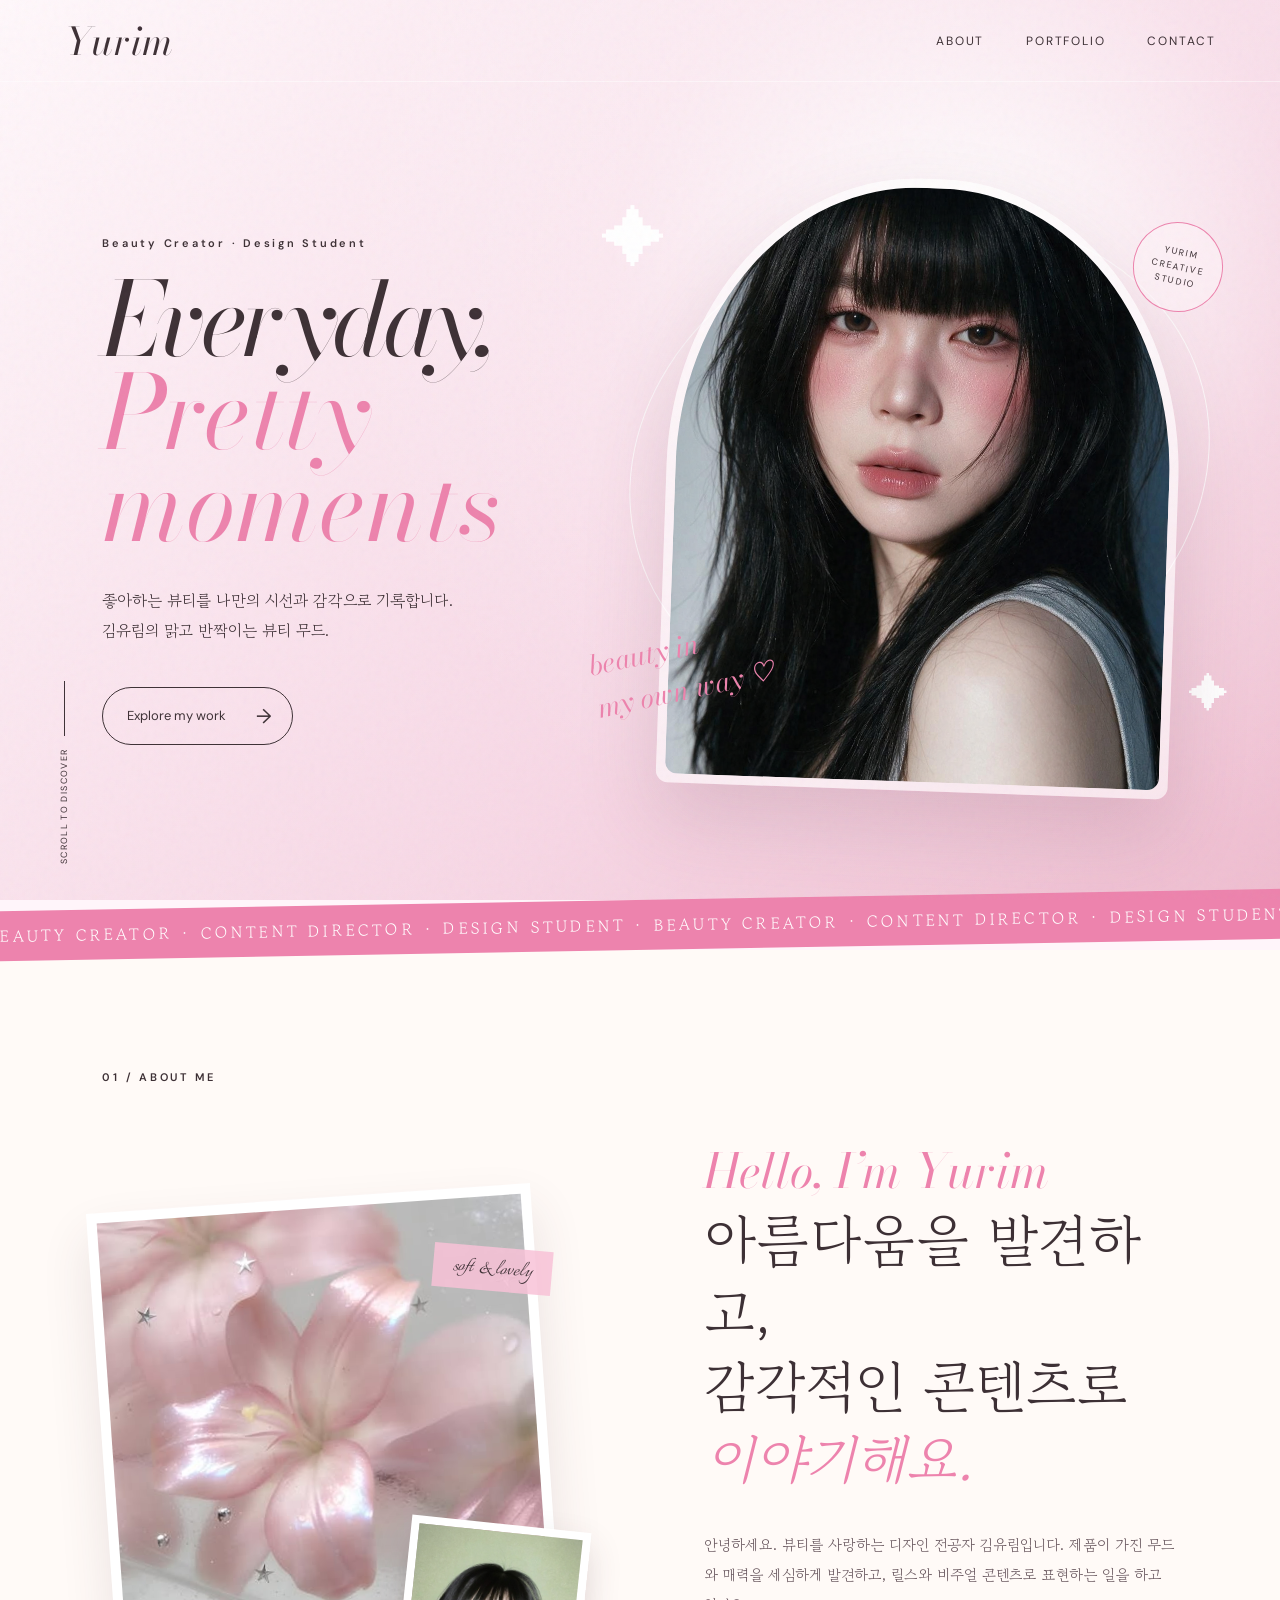
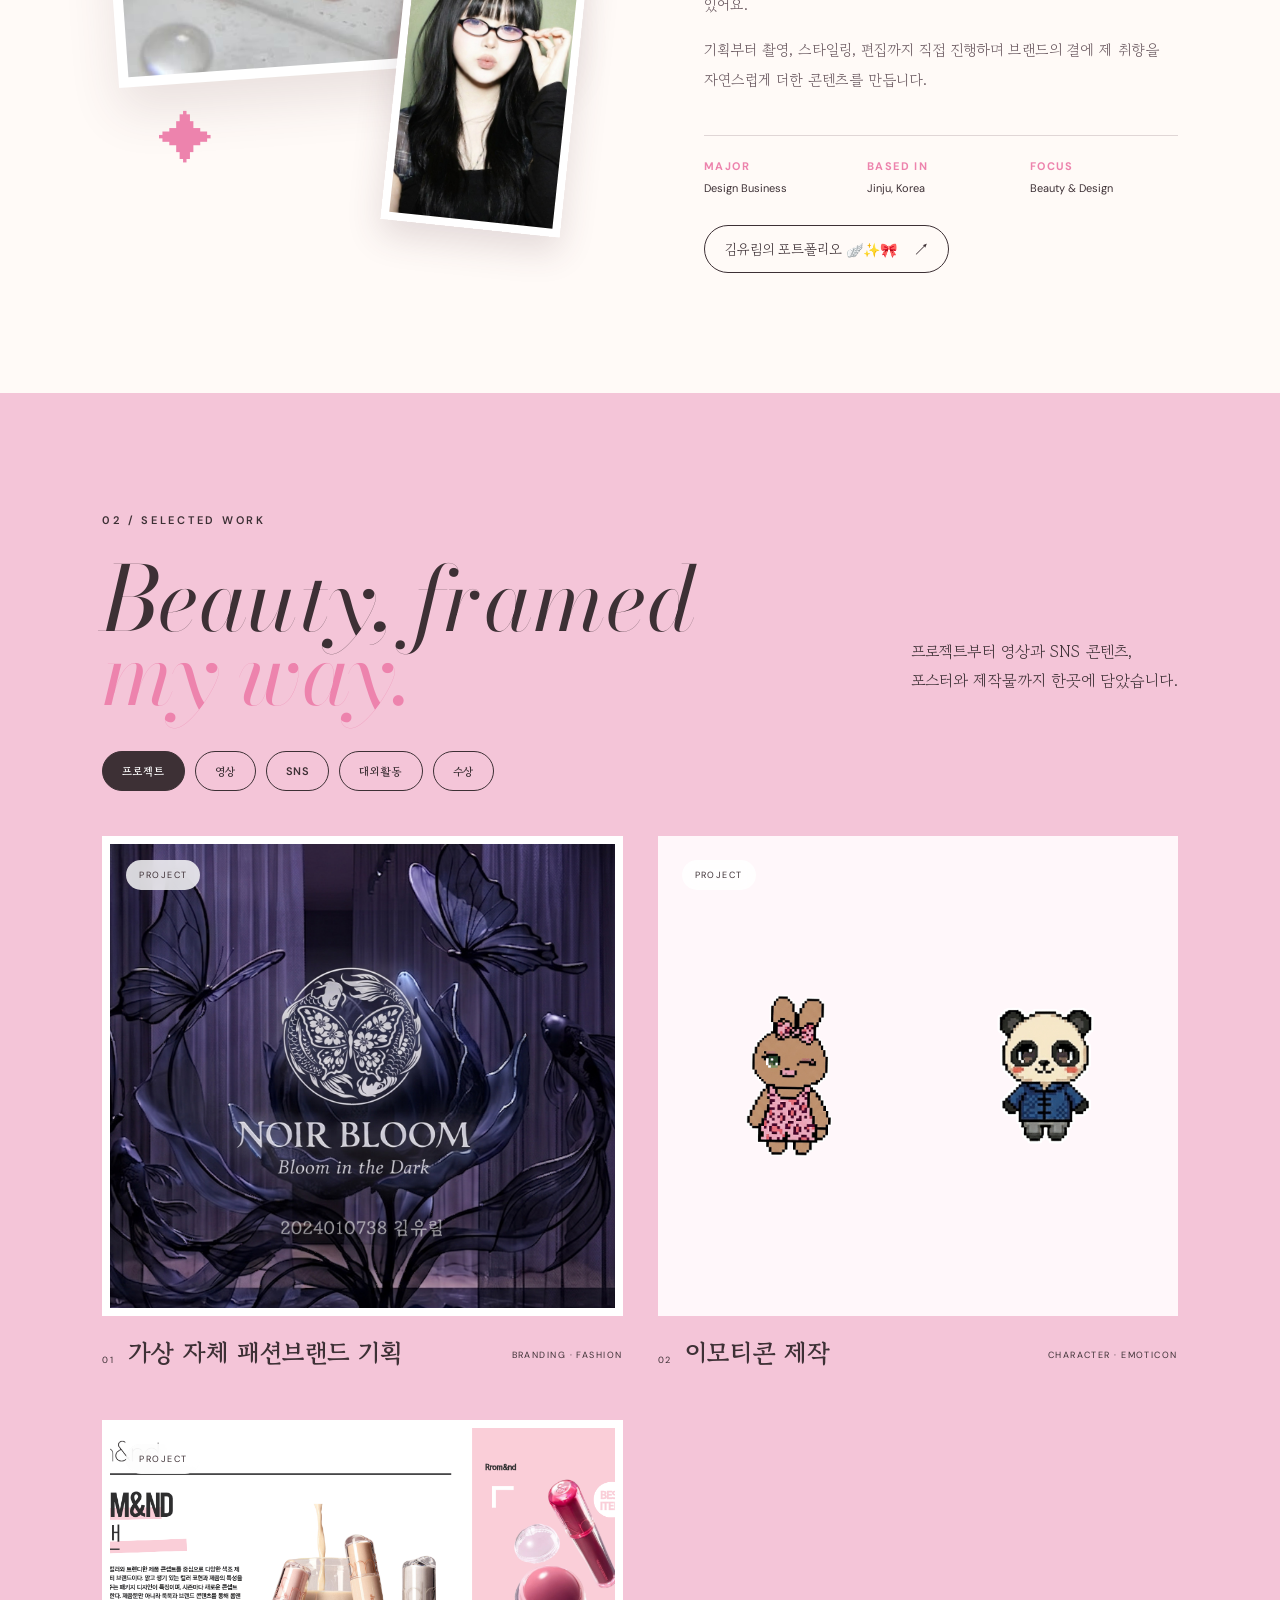
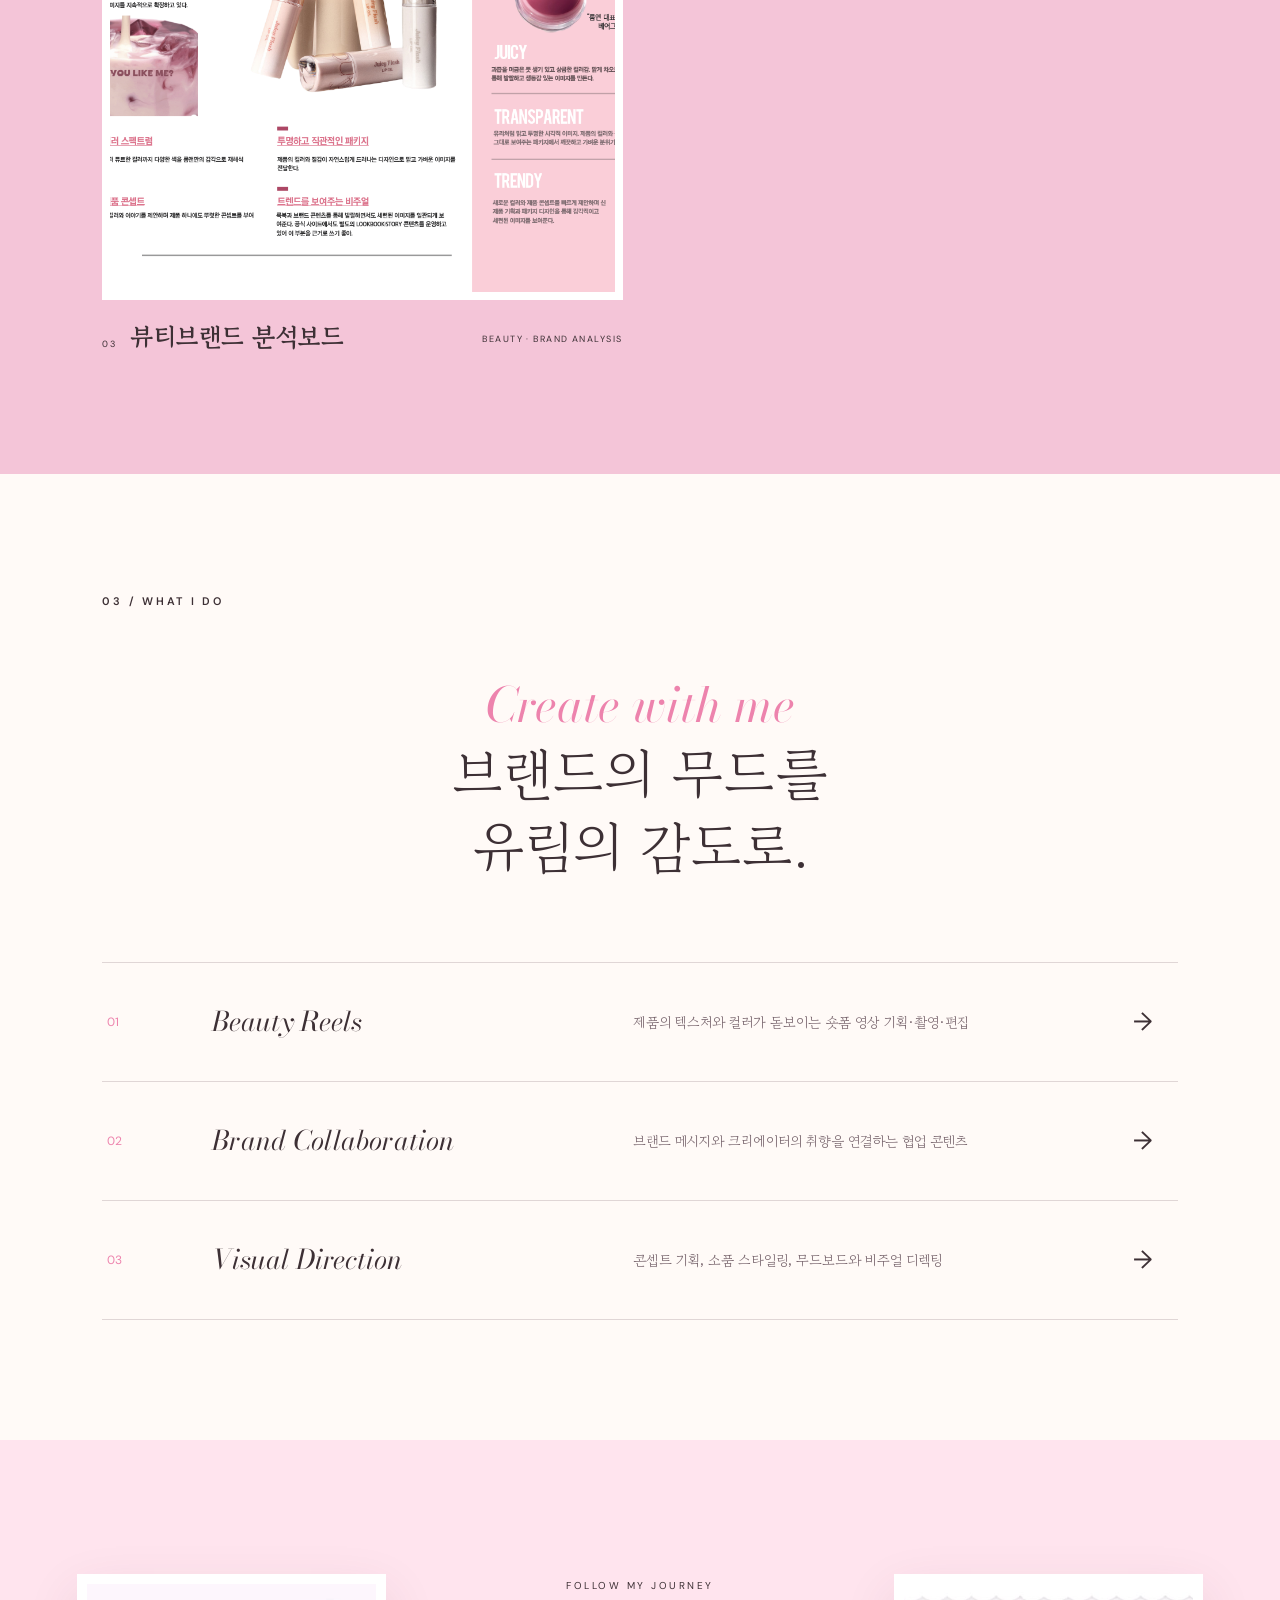
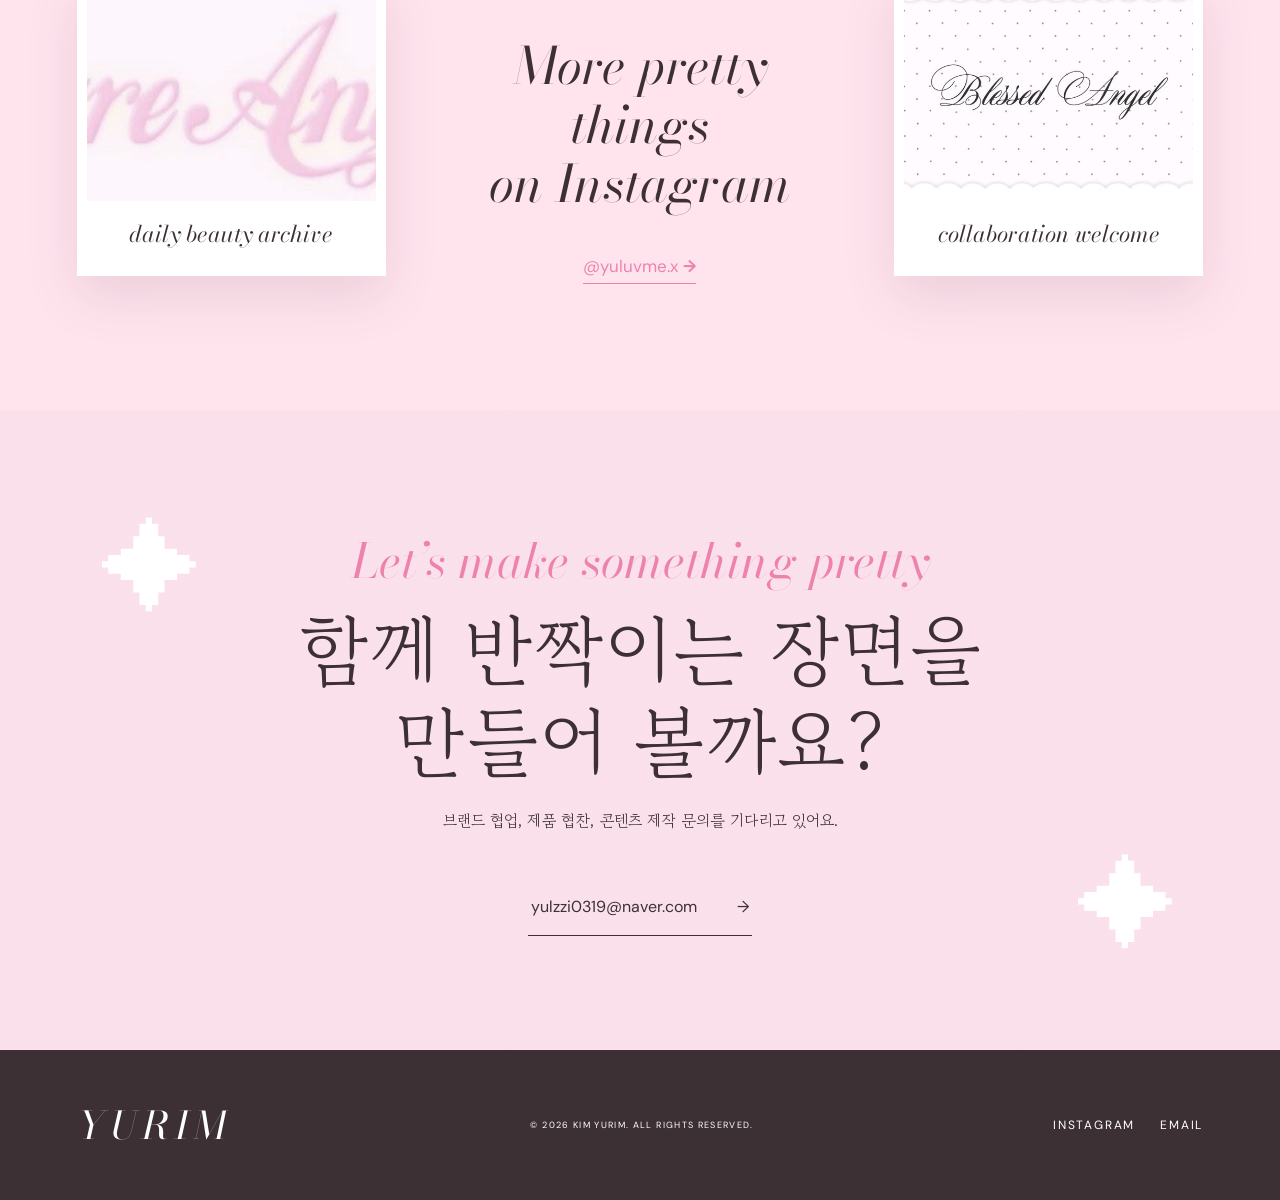
==== index.html @ 6511f972 "feat(projects): add emoticon showcase" ====
<!doctype html>
<html lang="ko">
<head>
  <meta charset="UTF-8">
  <meta name="viewport" content="width=device-width, initial-scale=1.0">
  <meta name="description" content="뷰티 크리에이터이자 디자인 전공자 김유림의 포트폴리오">
  <title>Kim Yurim — Beauty Creator</title>
  <link rel="preconnect" href="https://fonts.googleapis.com">
  <link rel="preconnect" href="https://fonts.gstatic.com" crossorigin>
  <link href="https://fonts.googleapis.com/css2?family=Bodoni+Moda:ital,wght@0,400;0,500;1,400;1,500&family=DM+Sans:wght@400;500;600&family=Gowun+Batang:wght@400;700&family=Italianno&display=swap" rel="stylesheet">
  <link rel="stylesheet" href="style.css">
</head>
<body>
  <div class="noise" aria-hidden="true"></div>
  <header class="header">
    <a class="brand" href="#home" aria-label="첫 화면으로">Yurim</a>
    <button class="menu-button" type="button" aria-label="메뉴 열기" aria-expanded="false" aria-controls="main-nav"><span></span><span></span></button>
    <nav class="nav" id="main-nav" aria-label="주 메뉴">
      <a href="#about">About</a><a href="#portfolio">Portfolio</a><a href="#contact">Contact</a>
    </nav>
  </header>

  <main>
    <section class="hero" id="home">
      <div class="sparkle s1" aria-hidden="true">✦</div><div class="sparkle s2" aria-hidden="true">✦</div>
      <div class="hero-copy reveal">
        <p class="eyebrow">Beauty Creator · Design Student</p>
        <h1>Everyday,<br><em>Pretty moments</em></h1>
        <p class="intro">좋아하는 뷰티를 나만의 시선과 감각으로 기록합니다.<br>김유림의 맑고 반짝이는 뷰티 무드.</p>
        <a class="pill" href="#portfolio">Explore my work <span aria-hidden="true">→</span></a>
      </div>
      <div class="hero-visual reveal">
        <div class="halo"></div>
        <div class="hero-frame"><img src="assets/profile-main.png" alt="김유림 프로필 사진"></div>
        <span class="hand-note">beauty in<br>my own way ♡</span>
        <span class="stamp">YURIM<br>CREATIVE<br>STUDIO</span>
      </div>
      <div class="scroll-cue"><span>scroll to discover</span><i></i></div>
    </section>

    <section class="ticker" aria-label="전문 분야"><div>BEAUTY CREATOR · CONTENT DIRECTOR · DESIGN STUDENT · BEAUTY CREATOR · CONTENT DIRECTOR · DESIGN STUDENT ·</div></section>

    <section class="about" id="about">
      <div class="section-tag reveal">01 / ABOUT ME</div>
      <div class="about-grid">
        <div class="about-art reveal">
          <div class="flower-card"><img src="assets/flower.jpg" alt="물속에 반짝이는 핑크 꽃"></div>
          <div class="mini-photo"><img src="assets/profile-glasses.png" alt="안경을 쓴 김유림 프로필 사진"></div>
          <p class="tape">soft &amp; lovely</p><span class="star" aria-hidden="true">✦</span>
        </div>
        <div class="about-copy reveal">
          <p class="script-title">Hello, I’m Yurim</p>
          <h2>아름다움을 발견하고,<br>감각적인 콘텐츠로<br><span>이야기해요.</span></h2>
          <div class="body-copy">
            <p>안녕하세요. 뷰티를 사랑하는 디자인 전공자 김유림입니다. 제품이 가진 무드와 매력을 세심하게 발견하고, 릴스와 비주얼 콘텐츠로 표현하는 일을 하고 있어요.</p>
            <p>기획부터 촬영, 스타일링, 편집까지 직접 진행하며 브랜드의 결에 제 취향을 자연스럽게 더한 콘텐츠를 만듭니다.</p>
          </div>
          <div class="facts"><span><b>Major</b>Design Business</span><span><b>Based in</b>Jinju, Korea</span><span><b>Focus</b>Beauty &amp; Design</span></div>
          <a class="about-portfolio-link" href="https://app.notion.com/p/3910f32d29c680c88e9dee9b5967221f" target="_blank" rel="noreferrer">김유림의 포트폴리오 🪽✨🎀 <span aria-hidden="true">↗</span></a>
        </div>
      </div>
    </section>

    <section class="portfolio" id="portfolio">
      <div class="portfolio-head reveal">
        <div><div class="section-tag">02 / SELECTED WORK</div><h2>Beauty, framed<br><em>my way.</em></h2></div>
        <p>프로젝트부터 영상과 SNS 콘텐츠,<br>포스터와 제작물까지 한곳에 담았습니다.</p>
      </div>
      <div class="portfolio-filters reveal" role="group" aria-label="포트폴리오 분류">
        <button class="filter-button active" type="button" data-filter="project" aria-pressed="true">프로젝트</button>
        <button class="filter-button" type="button" data-filter="video" aria-pressed="false">영상</button>
        <button class="filter-button" type="button" data-filter="sns" aria-pressed="false">SNS</button>
        <button class="filter-button" type="button" data-filter="poster" aria-pressed="false">대외활동</button>
        <button class="filter-button" type="button" data-filter="activity" aria-pressed="false">수상</button>
      </div>
      <div class="work-grid" aria-live="polite">
        <article class="work-card reveal" data-category="project" data-description="어둠 속에서 피어나는 꽃을 콘셉트로 한 가상 자체 패션 브랜드 NOIR BLOOM 기획 프로젝트입니다." data-role="브랜드 기획 · 비주얼 디자인" data-purpose="브랜드 콘셉트와 정체성을 설정하고 하나의 일관된 패션 브랜드 경험으로 시각화하고자 했습니다." data-process="브랜드 콘셉트부터 로고, 무드와 시각 방향을 기획하고 전체 결과물을 24페이지 기획서로 구성했습니다." data-result="가상 자체 패션 브랜드 NOIR BLOOM 기획서 제작" data-pdf="assets/virtual-fashion-brand-planning.pdf" data-cover="assets/virtual-fashion-brand-planning-cover.jpg"><div class="image-wrap"><img src="assets/virtual-fashion-brand-planning-cover.jpg" alt="NOIR BLOOM 가상 자체 패션브랜드 기획서 표지"><span class="work-type">PROJECT</span></div><div class="work-meta"><div><span>01</span><h3>가상 자체 패션브랜드 기획</h3></div><p>BRANDING · FASHION</p></div></article>
        <article class="work-card multi-image emoticon-card reveal" data-category="project" data-description="여행의 개성을 캐릭터에 담아 제작한 네이버 OGQ 이모티콘 프로젝트입니다." data-role="캐릭터 디자인 · 이모티콘 제작" data-purpose="일본과 중국 여행의 특징을 친근한 동물 캐릭터로 표현하고, 일상 대화에서 재미있게 사용할 수 있는 이모티콘을 제작했습니다." data-result="갸루토끼 우사루짱의 일본여행 · 판다 팡팡이의 중국여행 출시" data-links="갸루토끼 우사루짱의 일본여행|https://naver.me/FjmHIPKU;;판다 팡팡이의 중국여행|https://naver.me/5K6CP2gi"><div class="image-wrap"><img src="assets/emoticon-usaru.png" alt="갸루토끼 우사루짱 대표 이미지"><img src="assets/emoticon-pangpang.png" alt="판다 팡팡이 대표 이미지"><span class="work-type">PROJECT</span></div><div class="work-meta"><div><span>02</span><h3>이모티콘 제작</h3></div><p>CHARACTER · EMOTICON</p></div></article>
        <article class="work-card reveal" data-category="project"><div class="image-wrap"><img src="assets/beauty-brand-analysis.png" alt="롬앤 뷰티브랜드 분석보드"><span class="work-type">PROJECT</span></div><div class="work-meta"><div><span>03</span><h3>뷰티브랜드 분석보드</h3></div><p>BEAUTY · BRAND ANALYSIS</p></div></article>
        <article class="work-card reveal" data-category="video" hidden><div class="image-wrap"><img src="assets/beauty.jpg" alt="Y2K 감성 뷰티 영상"><span class="play" aria-hidden="true">▶</span></div><div class="work-meta"><div><span>03</span><h3>Sweet Archive</h3></div><p>VIDEO · REELS</p></div></article>
        <article class="work-card sns-card reveal" data-category="sns" data-link="https://www.instagram.com/reel/DddzKNyARo2/?stkn=aXluYzd0enB4c3J3" hidden><div class="image-wrap"><img src="assets/sns-banana-treatment.jpeg" alt="프루티드 바나나 헤어 트리트먼트 숏폼 썸네일"><span class="play" aria-hidden="true">↗</span></div><div class="work-meta"><div><span>04</span><h3>바나나 헤어 트리트먼트</h3></div><p>SNS · REELS</p></div></article>
        <article class="work-card sns-card reveal" data-category="sns" data-link="https://www.instagram.com/reel/DdgkE4wgmgV/?stkn=NGltNTlkd3N5aTl5" hidden><div class="image-wrap"><img src="assets/sns-lip-combination.jpeg" alt="데일리 립 조합 숏폼 썸네일"><span class="play" aria-hidden="true">↗</span></div><div class="work-meta"><div><span>05</span><h3>데일리 립 조합</h3></div><p>SNS · REELS</p></div></article>
        <article class="work-card sns-card reveal" data-category="sns" data-link="https://www.instagram.com/yubokrim/reel/DdA_mqagu1J/" hidden><div class="image-wrap"><img src="assets/sns-lensme-review.jpeg" alt="렌즈미 글램엣지 렌즈 숏폼 썸네일"><span class="play" aria-hidden="true">↗</span></div><div class="work-meta"><div><span>06</span><h3>렌즈미 글램엣지 리뷰</h3></div><p>SNS · REELS</p></div></article>
        <article class="work-card sns-card reveal" data-category="sns" data-link="https://www.instagram.com/reel/DddzKNyARo2/?stkn=aXluYzd0enB4c3J3" hidden><div class="image-wrap"><img src="assets/sns-vt-pdrn.jpeg" alt="VT PDRN 에어 클라우드 선스크린 숏폼 썸네일"><span class="play" aria-hidden="true">↗</span></div><div class="work-meta"><div><span>07</span><h3>VT PDRN 선스크린</h3></div><p>SNS · REELS</p></div></article>
        <article class="work-card reveal" data-category="poster" hidden><div class="image-wrap"><img src="assets/flower.jpg" alt="Blooming Glow 포스터 제작물"><span class="work-type">POSTER</span></div><div class="work-meta"><div><span>08</span><h3>Blooming Glow</h3></div><p>POSTER · GRAPHIC</p></div></article>
        <article class="work-card reveal" data-category="activity" data-description="전공 졸업생이 회사에서 위기 상황을 마주하고, 재학 시절 배운 수업과 역량을 활용해 문제를 이끌고 해결해 나가는 과정을 담은 전공소개 UCC입니다." data-role="팀장 · 모델 프롬프트 제작 및 추출 · 총괄 관리/진행" data-purpose="전공에서 배우는 수업과 역량이 실제 업무 현장에서 어떻게 활용되는지를 이야기로 보여주어 학과와 전공의 강점을 소개하고자 했습니다." data-process="졸업생이 회사의 위기 상황을 전공 역량으로 해결하는 서사를 구성하고, AI 모델 제작을 위한 프롬프트 설계와 결과물 추출을 담당했습니다. 팀장으로서 프로젝트 전반의 일정과 제작 과정도 관리하고 진행했습니다." data-result="2026년도 ALL about GNU 전공소개 UCC 기획공모전 대상 수상" data-gallery="assets/all-about-gnu-scene-01.png|assets/all-about-gnu-scene-02.png" hidden><div class="image-wrap"><img src="assets/award-all-about-gnu-2026.jpg" alt="2026년도 ALL about GNU 전공소개 UCC 기획공모전 대상 상장"><span class="work-type">AWARD</span></div><div class="work-meta"><div><span>12</span><h3>2026 ALL about GNU 전공소개 UCC</h3></div><p>대상 · AWARD</p></div></article>
        <article class="work-card reveal" data-category="activity" data-link="https://yulimgim3-del.github.io/Smart-Campus-Planner/" data-description="Claude와 함께 제작한 Kitty Campus Planner로 최우수상을 수상한 앱 제작 실습 프로젝트입니다." hidden><div class="image-wrap"><img src="assets/award-smart-campus-planner.png" alt="Kitty Campus Planner 앱 화면"><span class="work-type">AWARD</span></div><div class="work-meta"><div><span>11</span><h3>Claude 기반 바이브 코딩 입문: AI와 함께하는 앱 제작 실습</h3></div><p>최우수상 · AWARD</p></div></article>
        <article class="work-card reveal" data-category="activity" data-description="지역 간 진로체험 기회 격차를 줄이기 위해 기획한 중학생 진로 탐색 플랫폼 DREAM SEED입니다." data-role="팀장 · UX/UI 디자인" data-purpose="수도권 인프라에 집중된 진로체험 기회로 발생하는 지역 간 격차를 줄이고, 중학생에게 다양한 직업 정보를 제공하는 것을 목표로 했습니다." data-process="팀을 이끌며 서비스 콘셉트와 정보 구조를 정리하고, 중학생이 쉽고 즐겁게 진로를 탐색할 수 있도록 주요 화면과 사용자 경험을 디자인했습니다." data-result="중학생 진로 탐색 플랫폼 DREAM SEED를 제작했으며, 글로컬 디자인씽킹 문제해결 Lab에서 최우수상을 수상했습니다." data-pdf="assets/dream-seed.pdf" data-gallery="assets/dream-seed-5013.jpeg|assets/dream-seed-5012.jpeg|assets/dream-seed-5011.jpeg|assets/dream-seed-5010.jpeg|assets/dream-seed-5009.jpeg|assets/dream-seed-5008.jpeg|assets/dream-seed-5007.jpeg|assets/dream-seed-5006.jpeg" hidden><div class="image-wrap"><img src="assets/award-design-thinking-lab.jpg" alt="글로컬 디자인씽킹 문제해결 Lab 최우수상 수상 기록"><span class="work-type">AWARD</span></div><div class="work-meta"><div><span>10</span><h3>글로컬 디자인씽킹 문제해결 Lab</h3></div><p>최우수상 · AWARD</p></div></article>
        <article class="work-card multi-image reveal" data-category="activity" data-description="학교 마스코트를 활용해 마약 예방 메시지를 전달한 UCC로, 2024년도 학생 주도 UCC 기획공모전에서 장려상을 수상했습니다." data-role="팀장 · 영상 편집 · 이미지 제작" data-purpose="친숙한 학교 마스코트를 활용해 마약 예방 메시지를 쉽고 기억에 남게 전달하고자 했습니다." data-process="기존 광고송을 오마주해 마약 예방 캠페인송을 기획하고, 이미지 제작과 영상 편집을 담당했으며 팀장으로서 전반적인 제작을 이끌었습니다." data-result="2024년도 학생 주도 UCC 기획공모전 장려상 수상" data-gallery="assets/award-ucc-2024-certificate.jpeg|assets/award-ucc-2024-ceremony.jpeg|assets/ucc-2024-mascot-01.jpeg|assets/ucc-2024-mascot-02.jpeg" hidden><div class="image-wrap"><img src="assets/award-ucc-2024-certificate.jpeg" alt="2024년도 학생 주도 UCC 기획공모전 장려상 상장"><img src="assets/award-ucc-2024-ceremony.jpeg" alt="2024년도 학생 주도 UCC 기획공모전 장려상 수상 사진"><span class="work-type">AWARD</span></div><div class="work-meta"><div><span>09</span><h3>2024 학생 주도 UCC 기획공모전</h3></div><p>장려상 · AWARD</p></div></article>
        <p class="work-empty" hidden>수상 내역을 준비 중입니다.</p>
      </div>
    </section>

    <section class="services">
      <div class="section-tag reveal">03 / WHAT I DO</div>
      <div class="service-intro reveal"><p class="script-title">Create with me</p><h2>브랜드의 무드를<br>유림의 감도로.</h2></div>
      <div class="service-list">
        <div class="service reveal"><span>01</span><h3>Beauty Reels</h3><p>제품의 텍스처와 컬러가 돋보이는 숏폼 영상 기획·촬영·편집</p><i aria-hidden="true">→</i></div>
        <div class="service reveal"><span>02</span><h3>Brand Collaboration</h3><p>브랜드 메시지와 크리에이터의 취향을 연결하는 협업 콘텐츠</p><i aria-hidden="true">→</i></div>
        <div class="service reveal"><span>03</span><h3>Visual Direction</h3><p>콘셉트 기획, 소품 스타일링, 무드보드와 비주얼 디렉팅</p><i aria-hidden="true">→</i></div>
      </div>
    </section>

    <section class="instagram">
      <div class="insta-card reveal"><img src="assets/pure-angel.jpg" alt="Pure Angel 네일 팁"><p>daily beauty archive</p></div>
      <div class="insta-copy reveal"><span>FOLLOW MY JOURNEY</span><h2>More pretty things<br>on Instagram</h2><a href="https://www.instagram.com/yuluvme.x?stkn=MWUwcHlyMjI2eXV4MQ%3D%3D&amp;utm_source=qr" target="_blank" rel="noreferrer">@yuluvme.x <b aria-hidden="true">→</b></a></div>
      <div class="insta-card dotted reveal"><img src="assets/blessed-angel.jpg" alt="Blessed Angel 네일 팁"><p>collaboration welcome</p></div>
    </section>

    <section class="contact" id="contact">
      <div class="contact-inner reveal">
        <p class="script-title">Let’s make something pretty</p>
        <h2>함께 반짝이는 장면을<br>만들어 볼까요?</h2>
        <p>브랜드 협업, 제품 협찬, 콘텐츠 제작 문의를 기다리고 있어요.</p>
        <a class="mail" href="mailto:yulzzi0319@naver.com">yulzzi0319@naver.com <span aria-hidden="true">→</span></a>
      </div>
      <span class="contact-star cs1" aria-hidden="true">✦</span><span class="contact-star cs2" aria-hidden="true">✦</span>
    </section>

    <dialog class="work-detail" aria-labelledby="detail-title">
      <button class="detail-back" type="button" aria-label="포트폴리오로 돌아가기">← Back</button>
      <div class="detail-layout">
        <div class="detail-image"></div>
        <div class="detail-copy">
          <p class="detail-type"></p>
          <h2 id="detail-title"></h2>
          <p class="detail-description">김유림의 시선으로 기획하고 제작한 포트폴리오 작업입니다.</p>
          <dl class="detail-facts" hidden>
            <div><dt>담당 역할</dt><dd data-detail="role"></dd></div>
            <div><dt>작업 목적</dt><dd data-detail="purpose"></dd></div>
            <div><dt>제작 과정</dt><dd data-detail="process"></dd></div>
            <div><dt>최종 결과</dt><dd data-detail="result"></dd></div>
          </dl>
          <div class="detail-links" hidden></div>
          <button class="detail-close" type="button">작업 목록으로 돌아가기 <span aria-hidden="true">→</span></button>
        </div>
      </div>
    </dialog>
  </main>
  <footer><a class="brand" href="#home">Yurim</a><p>© 2026 KIM YURIM. ALL RIGHTS RESERVED.</p><div><a href="https://www.instagram.com/yuluvme.x?stkn=MWUwcHlyMjI2eXV4MQ%3D%3D&amp;utm_source=qr" target="_blank" rel="noreferrer">Instagram</a><a href="mailto:yulzzi0319@naver.com">Email</a></div></footer>
  <script src="script.js"></script>
</body>
</html>
---- style.css ----
:root{--pink:#f3b8cf;--hot:#ed83ad;--pale:#fff5fa;--cream:#fffaf7;--ink:#3d3035;--line:rgba(85,52,65,.18)}
*{box-sizing:border-box}html{scroll-behavior:smooth}body{margin:0;background:var(--pale);color:var(--ink);font-family:'DM Sans','Noto Sans KR',sans-serif;overflow-x:hidden}.noise{position:fixed;inset:0;pointer-events:none;z-index:20;opacity:.04;background-image:url("data:image/svg+xml,%3Csvg viewBox='0 0 180 180' xmlns='http://www.w3.org/2000/svg'%3E%3Cfilter id='n'%3E%3CfeTurbulence type='fractalNoise' baseFrequency='.9' numOctaves='3' stitchTiles='stitch'/%3E%3C/filter%3E%3Crect width='100%25' height='100%25' filter='url(%23n)'/%3E%3C/svg%3E")}.header{height:82px;padding:0 5vw;display:flex;align-items:center;justify-content:space-between;position:absolute;z-index:10;width:100%;border-bottom:1px solid rgba(255,255,255,.45)}.brand{font-family:'Italianno',cursive;font-size:38px;text-decoration:none;color:var(--ink)}.nav{display:flex;gap:42px}.nav a,footer a{color:inherit;text-decoration:none;font-size:12px;text-transform:uppercase;letter-spacing:.15em}.menu-button{display:none;background:none;border:0}.hero{min-height:100vh;padding:150px 8vw 80px;display:grid;grid-template-columns:1fr .88fr;align-items:center;position:relative;background:radial-gradient(circle at 75% 30%,#fff 0,rgba(255,255,255,.2) 30%,transparent 55%),linear-gradient(135deg,#fff8fb,#f7d7e5 64%,#efbdd0)}.hero-copy{position:relative;z-index:2}.eyebrow,.section-tag{font-size:11px;letter-spacing:.25em;font-weight:600}.hero h1{font-family:'Gowun Batang',serif;font-weight:400;line-height:.9;font-size:clamp(64px,8vw,132px);margin:23px 0 35px;letter-spacing:-.055em}.hero h1 em,.portfolio h2 em{font-family:'Italianno',cursive;font-weight:400;color:var(--hot);letter-spacing:0}.intro{font-family:'Gowun Batang',serif;font-size:16px;line-height:1.9}.pill{display:inline-flex;align-items:center;gap:30px;border:1px solid var(--ink);border-radius:50px;padding:15px 20px 15px 24px;color:inherit;text-decoration:none;margin-top:25px;font-size:13px}.pill span{font-size:20px}.hero-visual{position:relative;width:min(40vw,540px);justify-self:end}.hero-frame{height:68vh;max-height:680px;border-radius:48% 48% 12px 12px;overflow:hidden;padding:9px;background:rgba(255,255,255,.58);box-shadow:0 35px 80px rgba(114,62,82,.18);transform:rotate(2deg)}.hero-frame img{width:100%;height:100%;object-fit:cover;border-radius:inherit}.halo{position:absolute;width:115%;height:80%;border:1px solid rgba(255,255,255,.8);border-radius:50%;left:-8%;top:7%;transform:rotate(-18deg)}.hand-note{position:absolute;left:-75px;bottom:13%;font-family:'Italianno';font-size:28px;color:var(--hot);transform:rotate(-12deg);z-index:2}.stamp{position:absolute;right:-45px;top:7%;width:90px;height:90px;border:1px solid var(--hot);border-radius:50%;display:grid;place-items:center;text-align:center;font-size:9px;line-height:1.6;letter-spacing:.2em;transform:rotate(12deg);background:rgba(255,245,250,.5)}.sparkle{position:absolute;color:white}.s1{font-size:65px;left:47%;top:22%}.s2{font-size:40px;right:4%;bottom:20%}.scroll-cue{position:absolute;left:5vw;bottom:30px;display:flex;align-items:center;gap:13px;font-size:9px;letter-spacing:.15em;text-transform:uppercase;transform:rotate(-90deg);transform-origin:left}.scroll-cue i{display:block;width:55px;height:1px;background:var(--ink)}.ticker{background:var(--hot);color:white;padding:13px 0;overflow:hidden;white-space:nowrap;transform:rotate(-1deg);width:102%;margin-left:-1%;font-family:'Gowun Batang';letter-spacing:.2em}.ticker div{width:max-content;animation:ticker 22s linear infinite}@keyframes ticker{to{transform:translateX(-50%)}}.about,.portfolio,.services{padding:120px 8vw}.about{background:var(--cream)}.about-grid{display:grid;grid-template-columns:1fr 1fr;gap:10vw;align-items:center;margin-top:50px}.about-art{height:650px;position:relative}.flower-card{position:absolute;inset:3% 6% 24% 0;padding:10px;background:white;box-shadow:0 25px 50px rgba(80,50,60,.12);transform:rotate(-4deg)}.flower-card img{width:100%;height:100%;object-fit:cover}.mini-photo{position:absolute;width:38%;height:47%;right:0;bottom:0;border:8px solid white;transform:rotate(6deg);box-shadow:0 15px 35px rgba(80,50,60,.16)}.mini-photo img{width:100%;height:100%;object-fit:cover}.tape{position:absolute;right:5%;top:7%;padding:8px 20px;background:rgba(248,194,215,.85);transform:rotate(5deg);font-family:'Italianno';font-size:23px}.star{position:absolute;font-size:55px;bottom:8%;left:12%;color:var(--hot)}.script-title{font-family:'Italianno';font-size:48px;color:var(--hot);margin:0 0 -5px}.about h2,.service-intro h2{font-family:'Gowun Batang';font-weight:400;font-size:clamp(38px,4.4vw,66px);line-height:1.3;margin:0 0 35px}.about h2 span{color:var(--hot);font-style:italic}.body-copy{max-width:540px;font-family:'Gowun Batang';font-size:15px;line-height:2;color:#69585f}.facts{margin-top:40px;border-top:1px solid var(--line);display:grid;grid-template-columns:repeat(3,1fr);padding-top:23px;gap:15px;font-size:11px}.facts b{display:block;text-transform:uppercase;letter-spacing:.13em;margin-bottom:8px;color:var(--hot)}.portfolio{background:#f4c5d8}.portfolio-head{display:flex;justify-content:space-between;align-items:end;margin-bottom:65px}.portfolio-head h2{font-family:'Gowun Batang';font-size:clamp(55px,7vw,105px);font-weight:400;line-height:.83;margin:35px 0 0}.portfolio-head p{font-family:'Gowun Batang';line-height:1.8}.work-grid{display:grid;grid-template-columns:1.05fr .95fr;gap:50px 35px}.work-card:nth-child(2){margin-top:120px}.work-card.wide{grid-column:1/-1;width:73%;margin-left:auto}.image-wrap{position:relative;height:480px;overflow:hidden;background:white;padding:8px}.tall .image-wrap{height:690px}.wide .image-wrap{height:470px}.image-wrap img{width:100%;height:100%;object-fit:cover;transition:transform .8s}.work-card:hover img{transform:scale(1.035)}.play{position:absolute;left:50%;top:50%;transform:translate(-50%,-50%);width:64px;height:64px;border-radius:50%;background:rgba(255,255,255,.75);backdrop-filter:blur(8px);display:grid;place-items:center;padding-left:4px;color:var(--hot)}.work-meta{display:flex;justify-content:space-between;align-items:end;padding-top:18px}.work-meta div{display:flex;gap:14px;align-items:baseline}.work-meta span,.work-meta p{font-size:9px;letter-spacing:.16em}.work-meta h3{font-family:'Gowun Batang';font-size:25px;margin:0}.services{background:var(--cream)}.service-intro{text-align:center;margin:60px auto 80px}.service-list{border-top:1px solid var(--line)}.service{display:grid;grid-template-columns:80px 1fr 1.2fr 40px;gap:25px;align-items:center;padding:35px 5px;border-bottom:1px solid var(--line);transition:.25s}.service:hover{padding-left:18px;background:#fff4f8}.service span{color:var(--hot);font-size:12px}.service h3{font-family:'Gowun Batang';font-size:27px;margin:0}.service p{font-family:'Gowun Batang';font-size:14px;color:#76636b}.service i{font-size:25px;font-style:normal}.instagram{min-height:570px;background:#ffe4ee;display:grid;grid-template-columns:1fr 1.15fr 1fr;align-items:center;padding:70px 6vw;gap:6vw;text-align:center}.insta-card{background:white;padding:10px 10px 25px;box-shadow:0 20px 50px rgba(90,50,65,.12);transform:rotate(-5deg)}.insta-card.dotted{transform:rotate(5deg)}.insta-card img{width:100%;aspect-ratio:4/3;object-fit:cover}.insta-card p{font-family:'Italianno';font-size:23px;margin:10px 0 0}.insta-copy span{font-size:10px;letter-spacing:.25em}.insta-copy h2{font-family:'Gowun Batang';font-weight:400;font-size:clamp(38px,4vw,60px);line-height:1.15}.insta-copy a{color:var(--hot);font-size:17px;text-decoration:none;border-bottom:1px solid var(--hot);padding-bottom:6px}.contact{min-height:640px;background:linear-gradient(rgba(250,221,233,.86),rgba(250,221,233,.86)),url('assets/flower.jpg') center/cover fixed;display:grid;place-items:center;text-align:center;position:relative;overflow:hidden}.contact-inner{position:relative;z-index:2}.contact h2{font-family:'Gowun Batang';font-size:clamp(45px,6vw,85px);font-weight:400;line-height:1.2;margin:10px 0 22px}.contact-inner>p:not(.script-title){font-family:'Gowun Batang'}.mail{display:inline-flex;gap:40px;color:inherit;text-decoration:none;border-bottom:1px solid var(--ink);padding:18px 3px;margin-top:30px}.contact-star{position:absolute;color:white;font-size:100px}.cs1{left:8%;top:15%}.cs2{right:8%;bottom:12%}footer{height:150px;padding:0 6vw;background:#3d3035;color:#fff;display:flex;align-items:center;justify-content:space-between}footer .brand{color:white}footer p{font-size:9px;letter-spacing:.15em}footer div{display:flex;gap:25px}.reveal{opacity:0;transform:translateY(35px);transition:opacity .9s ease,transform .9s ease}.reveal.visible{opacity:1;transform:none}
@media(max-width:800px){.header{height:70px;padding:0 22px;position:fixed;background:rgba(255,245,250,.8);backdrop-filter:blur(12px)}.nav{position:fixed;inset:70px 0 auto;background:var(--pale);flex-direction:column;align-items:center;padding:35px;transform:translateY(-140%);transition:.3s}.nav.open{transform:none}.menu-button{display:block;width:34px;height:30px}.menu-button span{display:block;width:25px;height:1px;background:var(--ink);margin:7px}.hero{padding:110px 24px 80px;display:block}.hero h1{font-size:66px}.hero-visual{width:82vw;margin:55px auto 0}.hero-frame{height:58vh}.hand-note{left:-15px}.stamp{right:-10px}.s1{left:80%;top:18%}.scroll-cue{display:none}.about,.portfolio,.services{padding:90px 24px}.about-grid{grid-template-columns:1fr;gap:60px}.about-art{height:480px}.about-copy h2{font-size:40px}.facts{grid-template-columns:1fr}.portfolio-head{display:block}.portfolio-head p{margin-top:30px}.work-grid{display:block}.work-card,.work-card.wide{width:100%;margin:0 0 60px}.work-card:nth-child(2){margin-top:0}.image-wrap,.tall .image-wrap,.wide .image-wrap{height:520px}.work-meta{display:block}.service{grid-template-columns:45px 1fr 30px}.service p{grid-column:2/4;margin-top:0}.instagram{grid-template-columns:1fr;padding:80px 12vw}.insta-card{max-width:330px}.insta-card.dotted{justify-self:end}.contact{min-height:600px;padding:80px 24px;background-attachment:scroll}footer{height:auto;padding:40px 24px;flex-direction:column;gap:20px}.script-title{font-size:39px}}
@media(prefers-reduced-motion:reduce){html{scroll-behavior:auto}.ticker div{animation:none}.reveal{opacity:1;transform:none;transition:none}}

.portfolio-filters{display:flex;flex-wrap:wrap;gap:10px;margin:-25px 0 45px}.filter-button{border:1px solid var(--ink);border-radius:999px;background:transparent;color:var(--ink);padding:11px 19px;font:600 11px 'DM Sans','Noto Sans KR',sans-serif;letter-spacing:.05em;cursor:pointer;transition:background .2s,color .2s,transform .2s}.filter-button:hover{transform:translateY(-2px)}.filter-button:focus-visible{outline:3px solid rgba(237,131,173,.45);outline-offset:3px}.filter-button.active{background:var(--ink);color:white}.work-grid{display:grid;grid-template-columns:repeat(2,minmax(0,1fr));gap:50px 35px}.work-card,.work-card:nth-child(2){width:auto;margin:0}.work-card[hidden]{display:none}.work-type{position:absolute;left:24px;top:24px;background:rgba(255,255,255,.82);backdrop-filter:blur(8px);border-radius:999px;padding:9px 13px;font-size:9px;letter-spacing:.16em}
@media(max-width:800px){.portfolio-filters{margin-top:35px}.portfolio-filters .filter-button{flex:1 1 calc(50% - 10px)}.work-grid{display:block}.work-card,.work-card:nth-child(2){width:100%;margin:0 0 60px}}

.brand,.hero h1,.hero h1 em,.portfolio-head h2,.portfolio h2 em,.script-title,.hand-note,.insta-card p,.insta-copy h2,.service h3{font-family:'Bodoni Moda','Gowun Batang',serif;font-style:italic;font-weight:400}

body{font-family:'DM Sans','Gowun Batang',serif}.filter-button{font-family:'DM Sans','Gowun Batang',serif}

.work-card{cursor:pointer}.work-card:focus-visible{outline:3px solid rgba(61,48,53,.55);outline-offset:8px}.work-detail{position:fixed;inset:0;width:100%;max-width:none;height:100%;max-height:none;margin:0;padding:0;border:0;background:var(--cream);color:var(--ink);transform:translateX(100%);transition:transform .55s cubic-bezier(.76,0,.24,1);overflow:auto}.work-detail.open{transform:translateX(0)}.work-detail::backdrop{background:rgba(61,48,53,.22)}.detail-back{position:fixed;top:28px;left:4vw;z-index:2;border:1px solid var(--ink);border-radius:999px;background:rgba(255,250,247,.88);color:inherit;padding:11px 18px;font:600 11px 'DM Sans','Gowun Batang',serif;cursor:pointer;backdrop-filter:blur(8px)}.detail-layout{min-height:100%;display:grid;grid-template-columns:1.25fr .75fr}.detail-image{min-height:100vh;padding:7vw 4vw;background:var(--pale);display:grid;place-items:center}.detail-image img{display:block;width:100%;max-height:82vh;object-fit:contain;box-shadow:0 25px 70px rgba(80,50,60,.16)}.detail-copy{padding:12vw 6vw 8vw;display:flex;flex-direction:column;justify-content:center}.detail-type{font-size:10px;letter-spacing:.22em;color:var(--hot)}.detail-copy h2{font-family:'Gowun Batang',serif;font-size:clamp(36px,4vw,64px);font-weight:400;line-height:1.25;margin:18px 0 28px}.detail-description{font-size:15px;line-height:1.9;color:#69585f}.detail-close{align-self:flex-start;margin-top:35px;padding:14px 0;border:0;border-bottom:1px solid var(--ink);background:none;color:inherit;font:inherit;cursor:pointer}.detail-close span{margin-left:25px}@media(max-width:800px){.work-detail{height:100dvh}.detail-layout{display:block}.detail-image{min-height:auto;padding:95px 20px 35px}.detail-image img{max-height:58vh}.detail-copy{padding:40px 24px 80px}.detail-back{top:20px;left:20px}}@media(prefers-reduced-motion:reduce){.work-detail{transition:none}}

.sns-card .image-wrap{height:auto;aspect-ratio:9/16}.sns-card .image-wrap img{object-position:center}.sns-card{width:100%;max-width:320px;justify-self:center}@media(max-width:800px){.sns-card,.sns-card:nth-child(2){max-width:280px;margin:0 auto 60px}}

.work-empty{grid-column:1/-1;margin:40px 0;padding:80px 24px;border:1px dashed rgba(61,48,53,.28);text-align:center;font-family:'Gowun Batang',serif;font-size:18px;color:#69585f}

.multi-image .image-wrap{display:grid;grid-template-columns:repeat(2,minmax(0,1fr));gap:8px}.multi-image .image-wrap img{min-width:0}.detail-image.multi{grid-template-columns:repeat(2,minmax(0,1fr));gap:24px}.detail-image.multi img{min-width:0;max-height:72vh}@media(max-width:800px){.detail-image.multi{grid-template-columns:1fr}.detail-image.multi img{max-height:58vh}}

.work-card[data-category="activity"]{width:100%;max-width:340px;justify-self:center}.work-card[data-category="activity"] .image-wrap{height:360px;display:flex;align-items:center;justify-content:center}.work-card[data-category="activity"] .image-wrap img{width:auto;height:auto;max-width:100%;max-height:100%;object-fit:contain}.work-card[data-category="activity"].multi-image .image-wrap{display:grid;place-items:center}.detail-image img{width:auto;max-width:100%}@media(max-width:800px){.work-card[data-category="activity"],.work-card[data-category="activity"]:nth-child(2){max-width:300px;margin:0 auto 60px}}

.detail-facts{margin:40px 0 0}.detail-facts div{padding:22px 0;border-top:1px solid var(--line)}.detail-facts dt{margin-bottom:8px;color:var(--hot);font-size:11px;font-weight:600;letter-spacing:.13em}.detail-facts dd{margin:0;font-family:'Gowun Batang',serif;font-size:15px;line-height:1.9;color:#69585f}.work-detail.has-document .detail-layout{display:block}.work-detail.has-document .detail-image{min-height:0;padding:100px 6vw 70px;display:grid;grid-template-columns:repeat(2,minmax(0,1fr));gap:28px}.work-detail.has-document .detail-image>img{width:100%;max-height:none}.work-detail.has-document .detail-copy{max-width:900px;margin:auto;padding:80px 6vw 120px}.detail-pdf-wrap{grid-column:1/-1;width:100%}.detail-pdf-cover{display:block;width:100%;height:auto;box-shadow:0 25px 70px rgba(80,50,60,.16)}.detail-pdf-link{display:inline-block;margin-top:14px;color:var(--ink);font-size:12px;text-decoration:none;border-bottom:1px solid var(--ink);padding-bottom:4px}@media(max-width:800px){.work-detail.has-document .detail-image{padding:80px 18px 45px;grid-template-columns:1fr;gap:20px}.detail-pdf-wrap{grid-column:auto}.work-detail.has-document .detail-copy{padding:55px 24px 90px}}

.about-portfolio-link{display:inline-flex;align-items:center;gap:18px;margin-top:30px;padding:13px 20px;border:1px solid var(--ink);border-radius:999px;color:var(--ink);font-family:'Gowun Batang',serif;font-size:14px;text-decoration:none;transition:background .2s,color .2s,transform .2s}.about-portfolio-link:hover{background:var(--ink);color:white;transform:translateY(-2px)}.about-portfolio-link:focus-visible{outline:3px solid rgba(237,131,173,.45);outline-offset:3px}

.emoticon-card .image-wrap{background:#fff7fa}.emoticon-card .image-wrap img{object-fit:contain;padding:clamp(18px,3vw,48px)}.detail-links{display:flex;flex-wrap:wrap;gap:12px;margin-top:32px}.detail-links[hidden]{display:none}.detail-links a{display:inline-flex;padding:12px 17px;border:1px solid var(--ink);border-radius:999px;color:var(--ink);font-size:12px;text-decoration:none;transition:background .2s,color .2s,transform .2s}.detail-links a:hover{background:var(--ink);color:white;transform:translateY(-2px)}.detail-links a:focus-visible{outline:3px solid rgba(237,131,173,.45);outline-offset:3px}
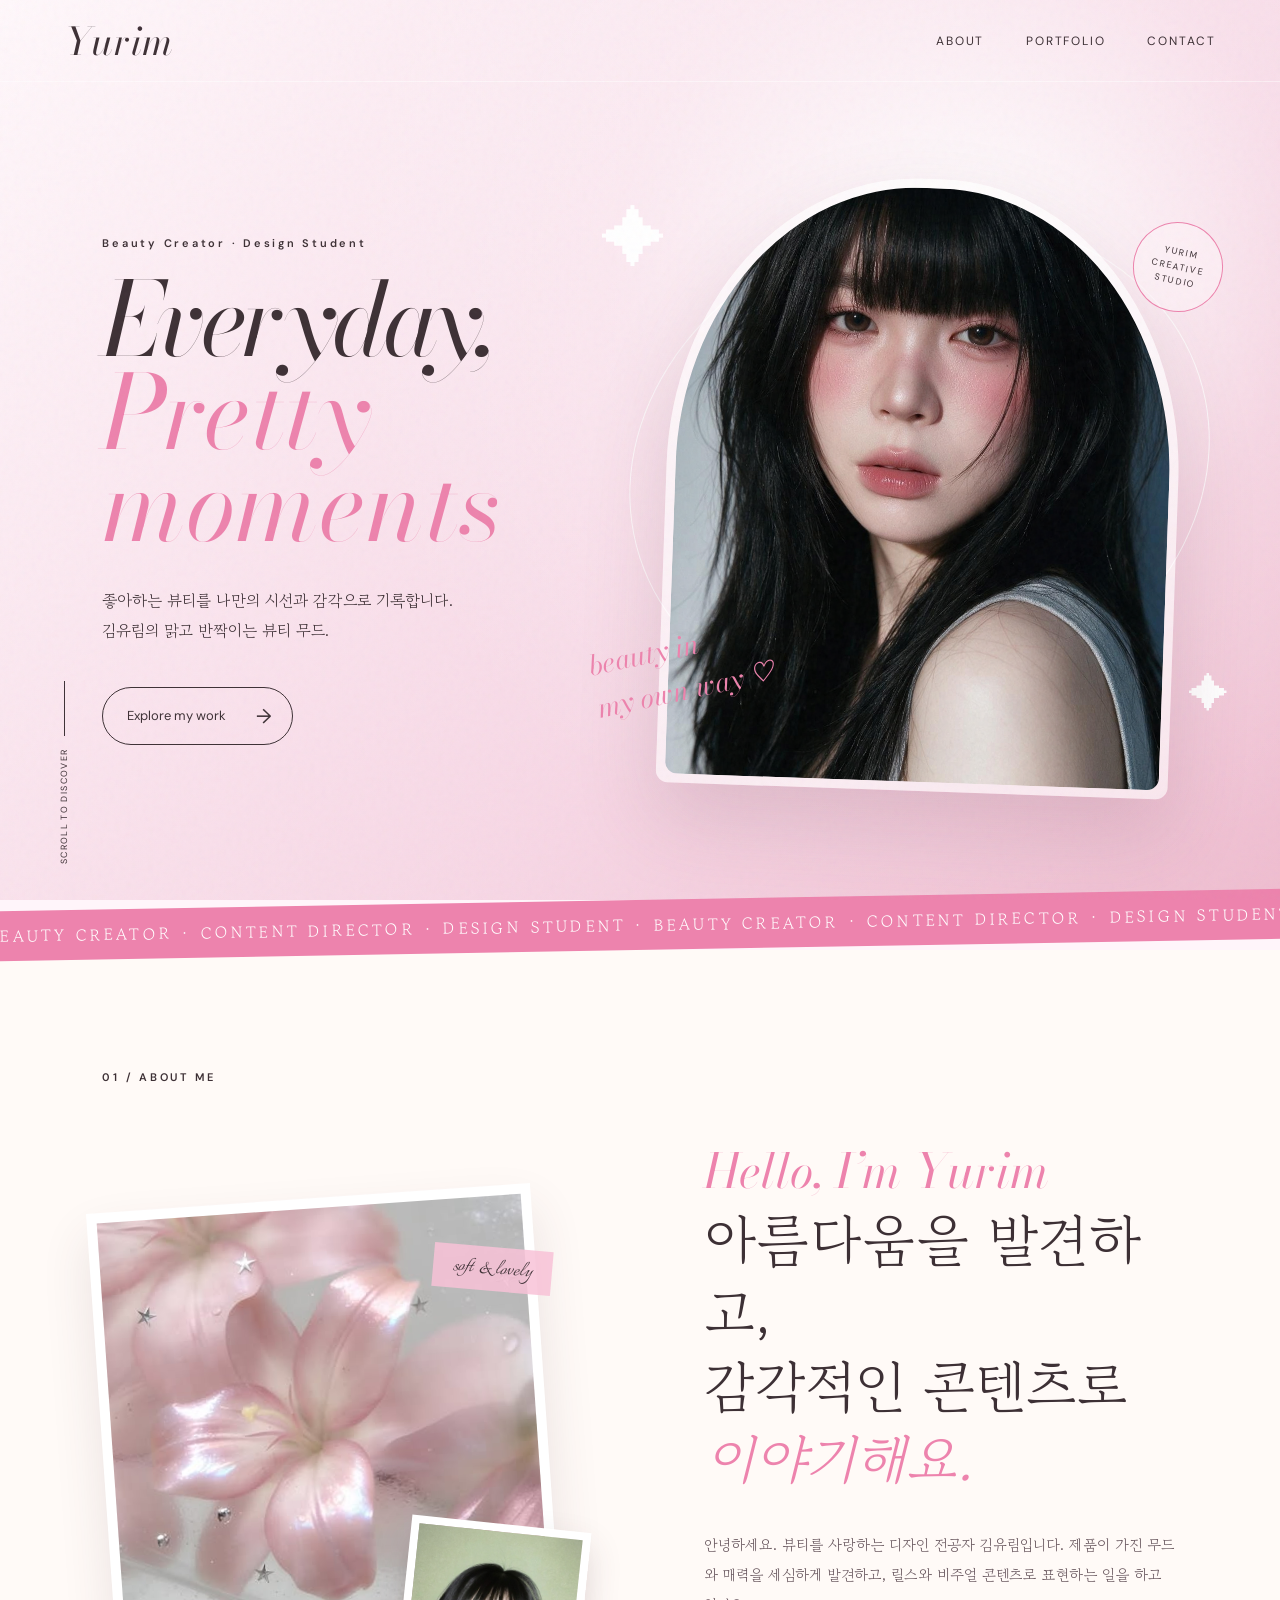
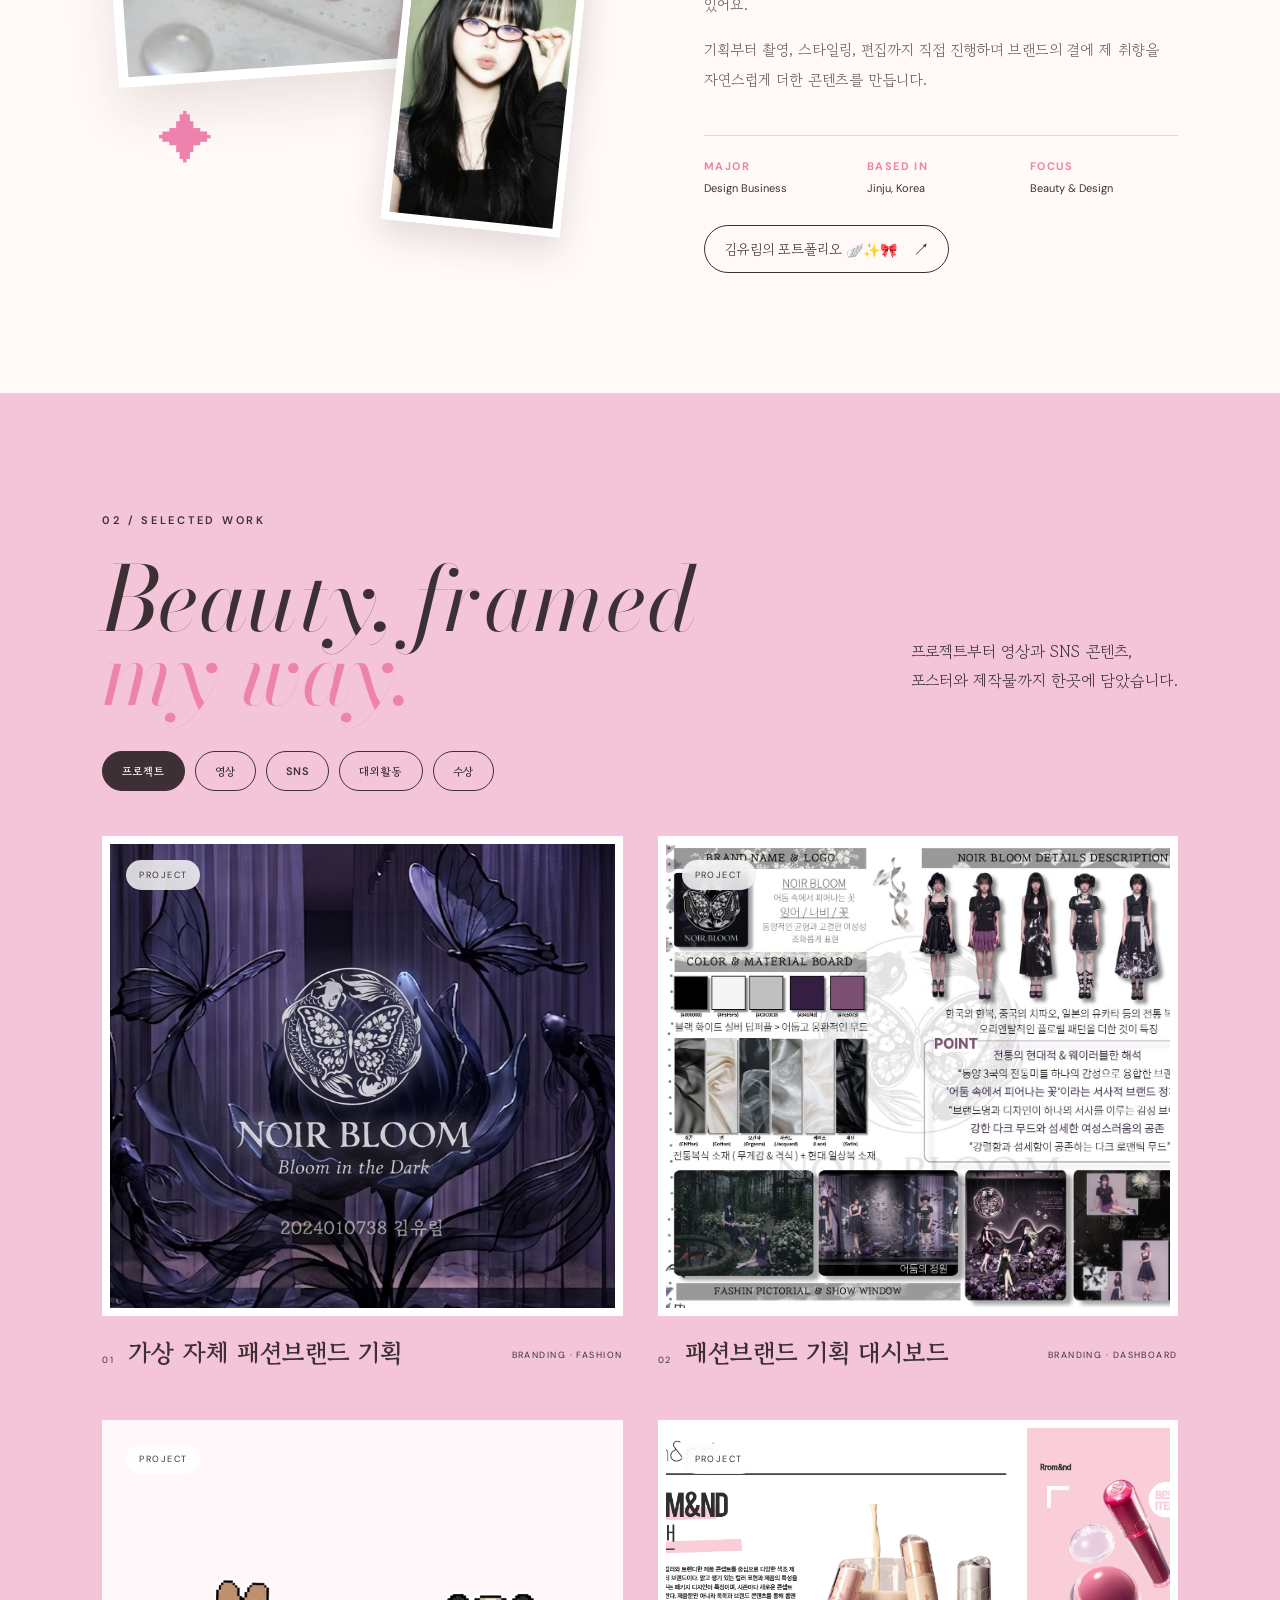
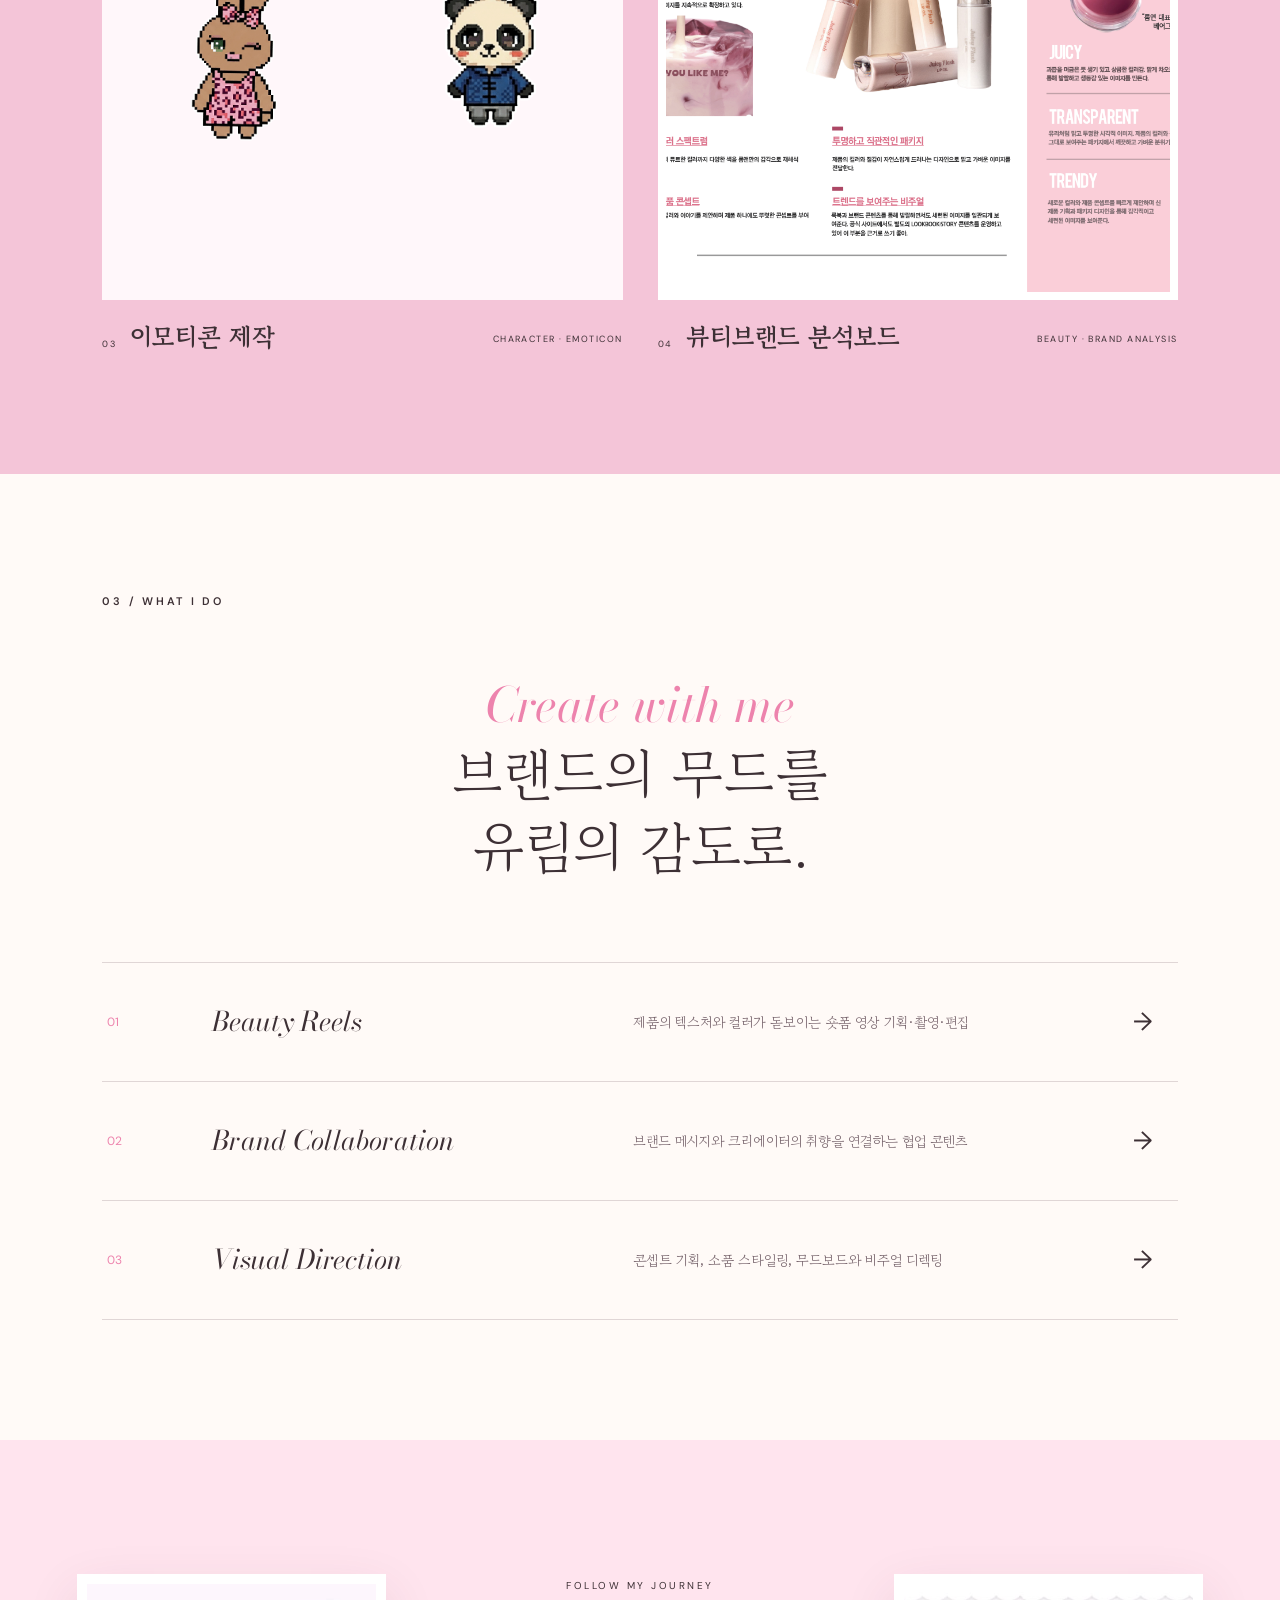
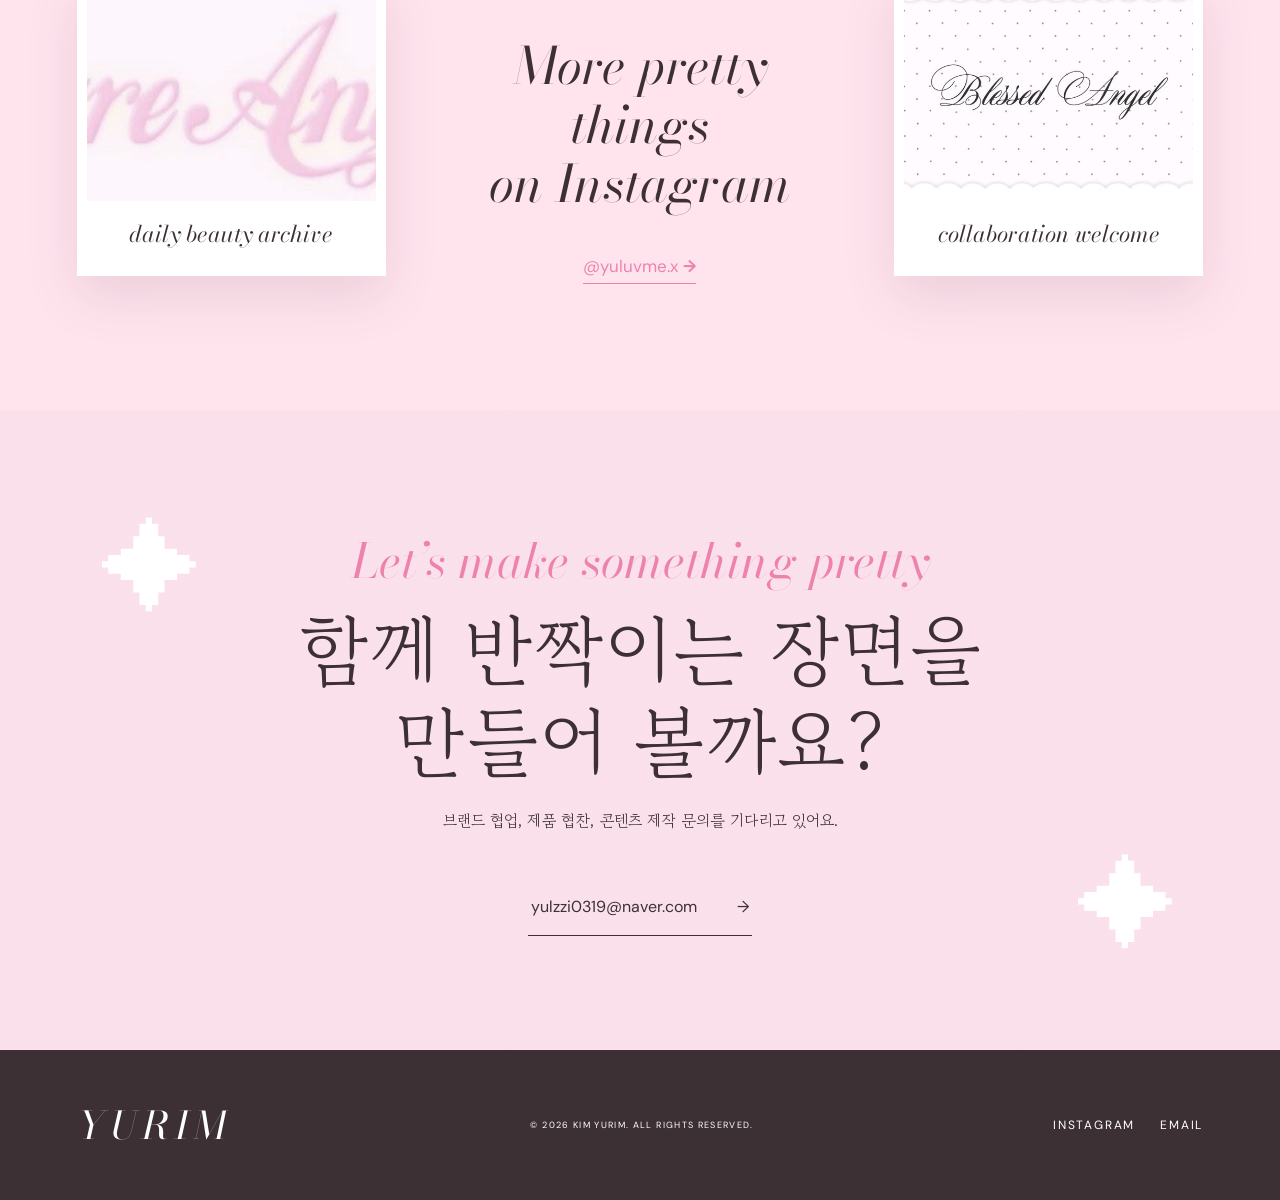
==== commit 083e935d: "fix(projects): separate fashion dashboard card" ====
--- a/index.html
+++ b/index.html
@@ -75,8 +75,9 @@
       </div>
       <div class="work-grid" aria-live="polite">
         <article class="work-card reveal" data-category="project" data-description="어둠 속에서 피어나는 꽃을 콘셉트로 한 가상 자체 패션 브랜드 NOIR BLOOM 기획 프로젝트입니다." data-role="브랜드 기획 · 비주얼 디자인" data-purpose="브랜드 콘셉트와 정체성을 설정하고 하나의 일관된 패션 브랜드 경험으로 시각화하고자 했습니다." data-process="브랜드 콘셉트부터 로고, 무드와 시각 방향을 기획하고 전체 결과물을 24페이지 기획서로 구성했습니다." data-result="가상 자체 패션 브랜드 NOIR BLOOM 기획서 제작" data-pdf="assets/virtual-fashion-brand-planning.pdf" data-cover="assets/virtual-fashion-brand-planning-cover.jpg"><div class="image-wrap"><img src="assets/virtual-fashion-brand-planning-cover.jpg" alt="NOIR BLOOM 가상 자체 패션브랜드 기획서 표지"><span class="work-type">PROJECT</span></div><div class="work-meta"><div><span>01</span><h3>가상 자체 패션브랜드 기획</h3></div><p>BRANDING · FASHION</p></div></article>
-        <article class="work-card multi-image emoticon-card reveal" data-category="project" data-description="여행의 개성을 캐릭터에 담아 제작한 네이버 OGQ 이모티콘 프로젝트입니다." data-role="캐릭터 디자인 · 이모티콘 제작" data-purpose="일본과 중국 여행의 특징을 친근한 동물 캐릭터로 표현하고, 일상 대화에서 재미있게 사용할 수 있는 이모티콘을 제작했습니다." data-result="갸루토끼 우사루짱의 일본여행 · 판다 팡팡이의 중국여행 출시" data-links="갸루토끼 우사루짱의 일본여행|https://naver.me/FjmHIPKU;;판다 팡팡이의 중국여행|https://naver.me/5K6CP2gi"><div class="image-wrap"><img src="assets/emoticon-usaru.png" alt="갸루토끼 우사루짱 대표 이미지"><img src="assets/emoticon-pangpang.png" alt="판다 팡팡이 대표 이미지"><span class="work-type">PROJECT</span></div><div class="work-meta"><div><span>02</span><h3>이모티콘 제작</h3></div><p>CHARACTER · EMOTICON</p></div></article>
-        <article class="work-card reveal" data-category="project"><div class="image-wrap"><img src="assets/beauty-brand-analysis.png" alt="롬앤 뷰티브랜드 분석보드"><span class="work-type">PROJECT</span></div><div class="work-meta"><div><span>03</span><h3>뷰티브랜드 분석보드</h3></div><p>BEAUTY · BRAND ANALYSIS</p></div></article>
+        <article class="work-card reveal" data-category="project" data-description="NOIR BLOOM의 브랜드 콘셉트, 로고, 색상과 소재, 패션 비주얼을 한 화면에 정리한 기획 대시보드입니다." data-role="브랜드 기획 · 비주얼 디자인" data-result="패션브랜드 NOIR BLOOM 기획 대시보드 제작"><div class="image-wrap"><img src="assets/fashion-brand-dashboard.jpg" alt="NOIR BLOOM 패션브랜드 기획 대시보드"><span class="work-type">PROJECT</span></div><div class="work-meta"><div><span>02</span><h3>패션브랜드 기획 대시보드</h3></div><p>BRANDING · DASHBOARD</p></div></article>
+        <article class="work-card multi-image emoticon-card reveal" data-category="project" data-description="여행의 개성을 캐릭터에 담아 제작한 네이버 OGQ 이모티콘 프로젝트입니다." data-role="캐릭터 디자인 · 이모티콘 제작" data-purpose="일본과 중국 여행의 특징을 친근한 동물 캐릭터로 표현하고, 일상 대화에서 재미있게 사용할 수 있는 이모티콘을 제작했습니다." data-result="갸루토끼 우사루짱의 일본여행 · 판다 팡팡이의 중국여행 출시" data-links="갸루토끼 우사루짱의 일본여행|https://naver.me/FjmHIPKU;;판다 팡팡이의 중국여행|https://naver.me/5K6CP2gi"><div class="image-wrap"><img src="assets/emoticon-usaru.png" alt="갸루토끼 우사루짱 대표 이미지"><img src="assets/emoticon-pangpang.png" alt="판다 팡팡이 대표 이미지"><span class="work-type">PROJECT</span></div><div class="work-meta"><div><span>03</span><h3>이모티콘 제작</h3></div><p>CHARACTER · EMOTICON</p></div></article>
+        <article class="work-card reveal" data-category="project"><div class="image-wrap"><img src="assets/beauty-brand-analysis.png" alt="롬앤 뷰티브랜드 분석보드"><span class="work-type">PROJECT</span></div><div class="work-meta"><div><span>04</span><h3>뷰티브랜드 분석보드</h3></div><p>BEAUTY · BRAND ANALYSIS</p></div></article>
         <article class="work-card reveal" data-category="video" hidden><div class="image-wrap"><img src="assets/beauty.jpg" alt="Y2K 감성 뷰티 영상"><span class="play" aria-hidden="true">▶</span></div><div class="work-meta"><div><span>03</span><h3>Sweet Archive</h3></div><p>VIDEO · REELS</p></div></article>
         <article class="work-card sns-card reveal" data-category="sns" data-link="https://www.instagram.com/reel/DddzKNyARo2/?stkn=aXluYzd0enB4c3J3" hidden><div class="image-wrap"><img src="assets/sns-banana-treatment.jpeg" alt="프루티드 바나나 헤어 트리트먼트 숏폼 썸네일"><span class="play" aria-hidden="true">↗</span></div><div class="work-meta"><div><span>04</span><h3>바나나 헤어 트리트먼트</h3></div><p>SNS · REELS</p></div></article>
         <article class="work-card sns-card reveal" data-category="sns" data-link="https://www.instagram.com/reel/DdgkE4wgmgV/?stkn=NGltNTlkd3N5aTl5" hidden><div class="image-wrap"><img src="assets/sns-lip-combination.jpeg" alt="데일리 립 조합 숏폼 썸네일"><span class="play" aria-hidden="true">↗</span></div><div class="work-meta"><div><span>05</span><h3>데일리 립 조합</h3></div><p>SNS · REELS</p></div></article>
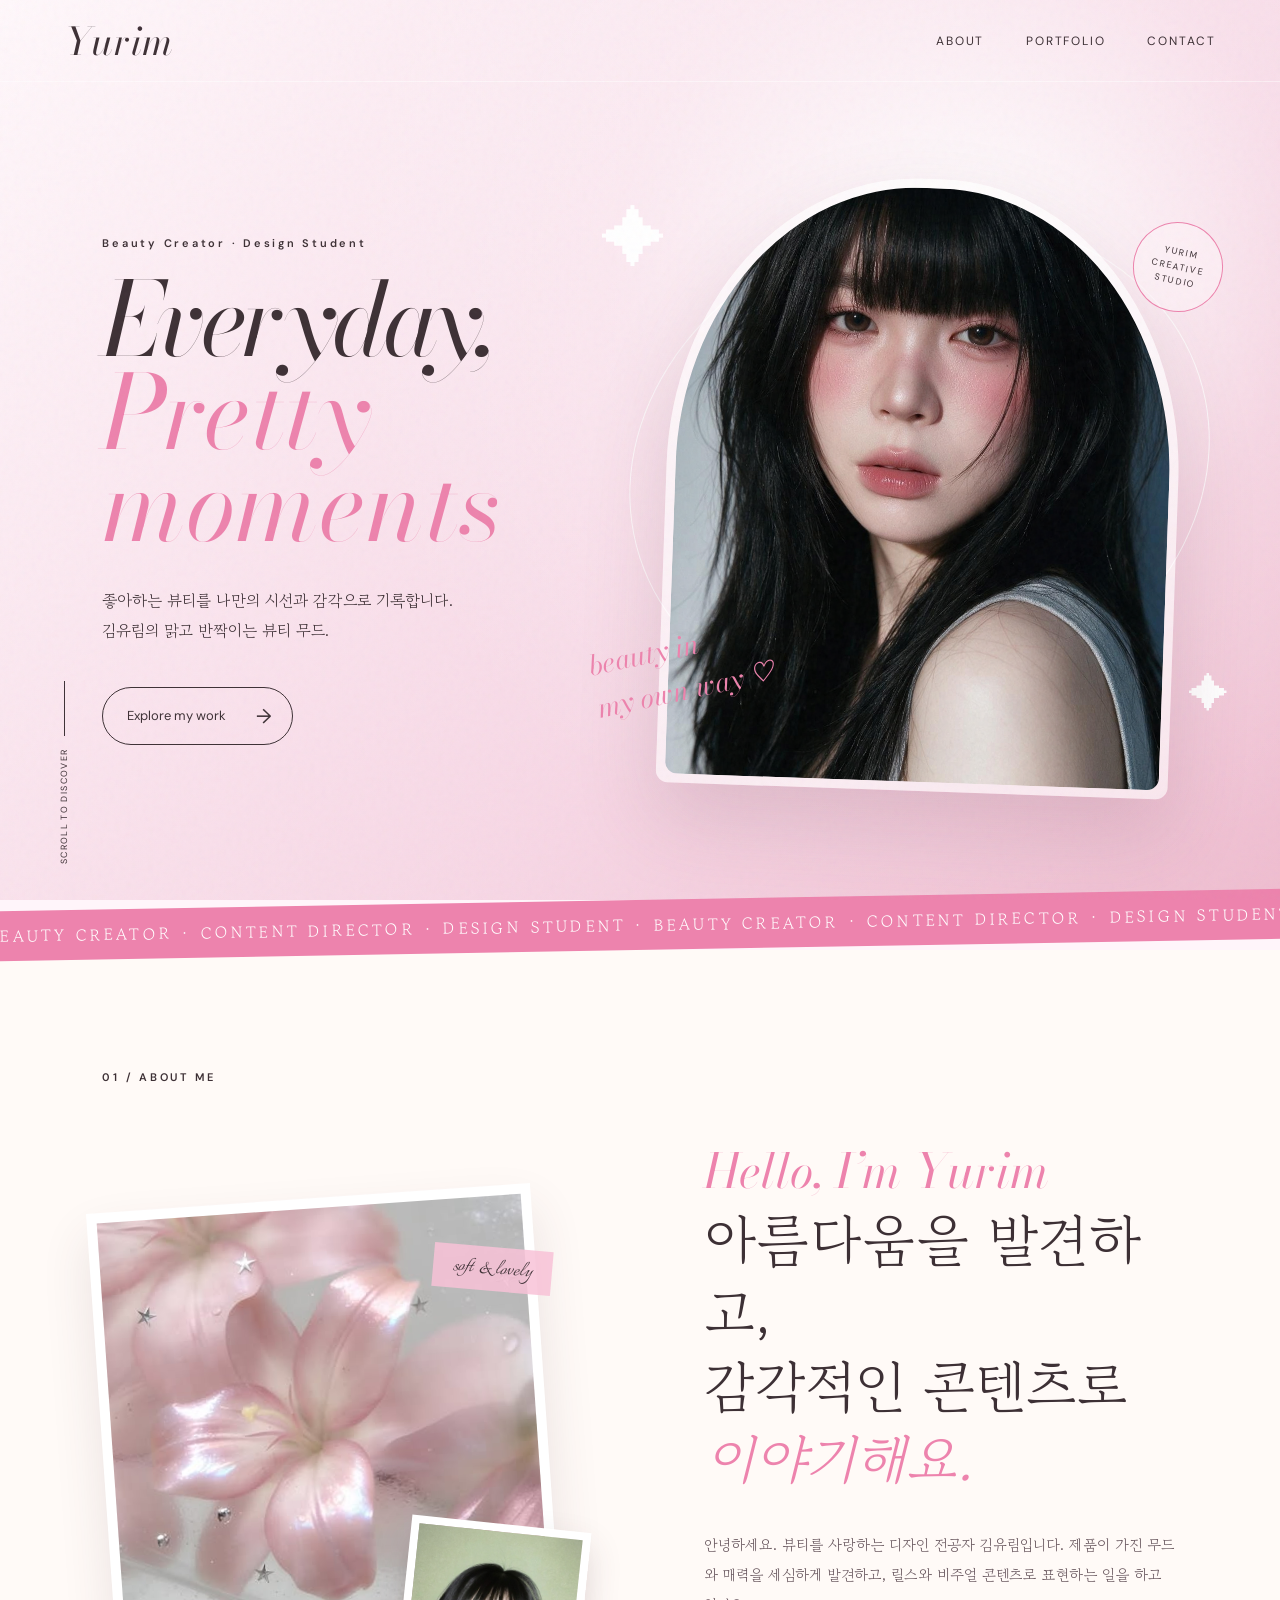
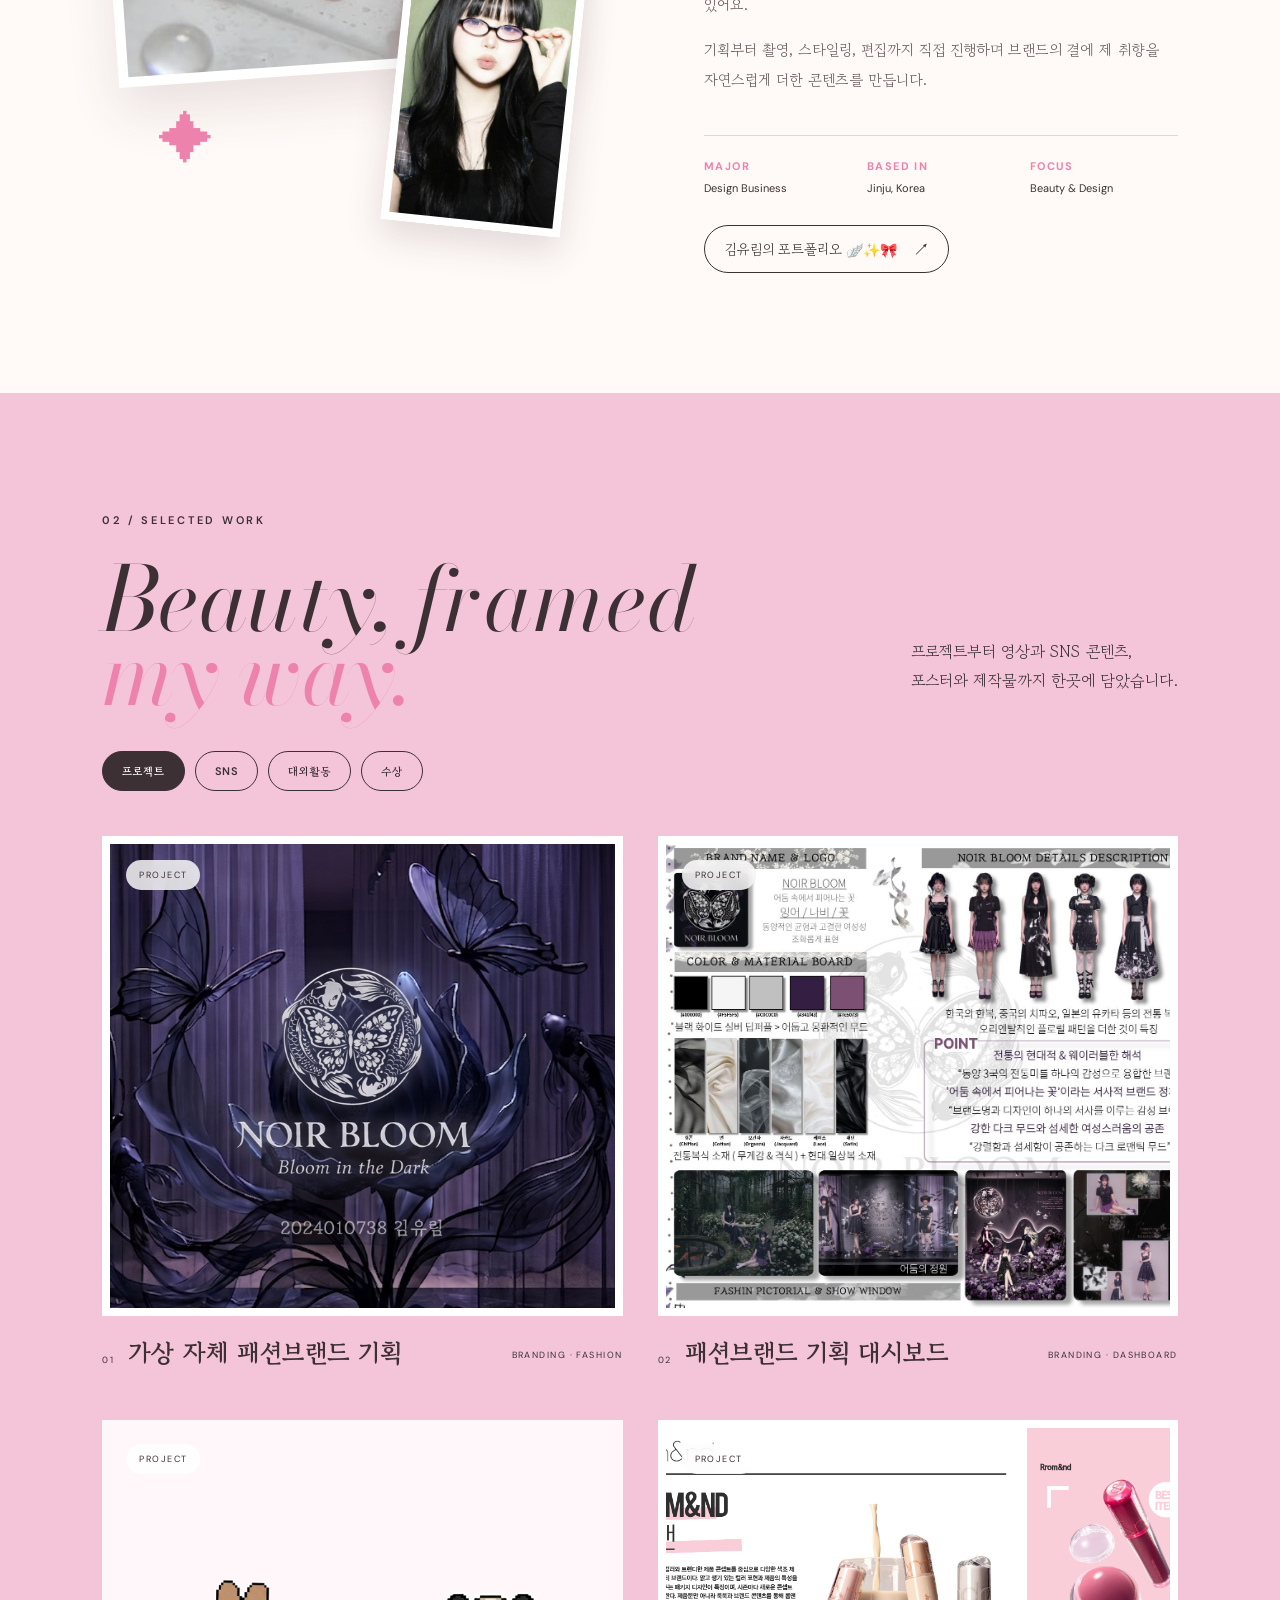
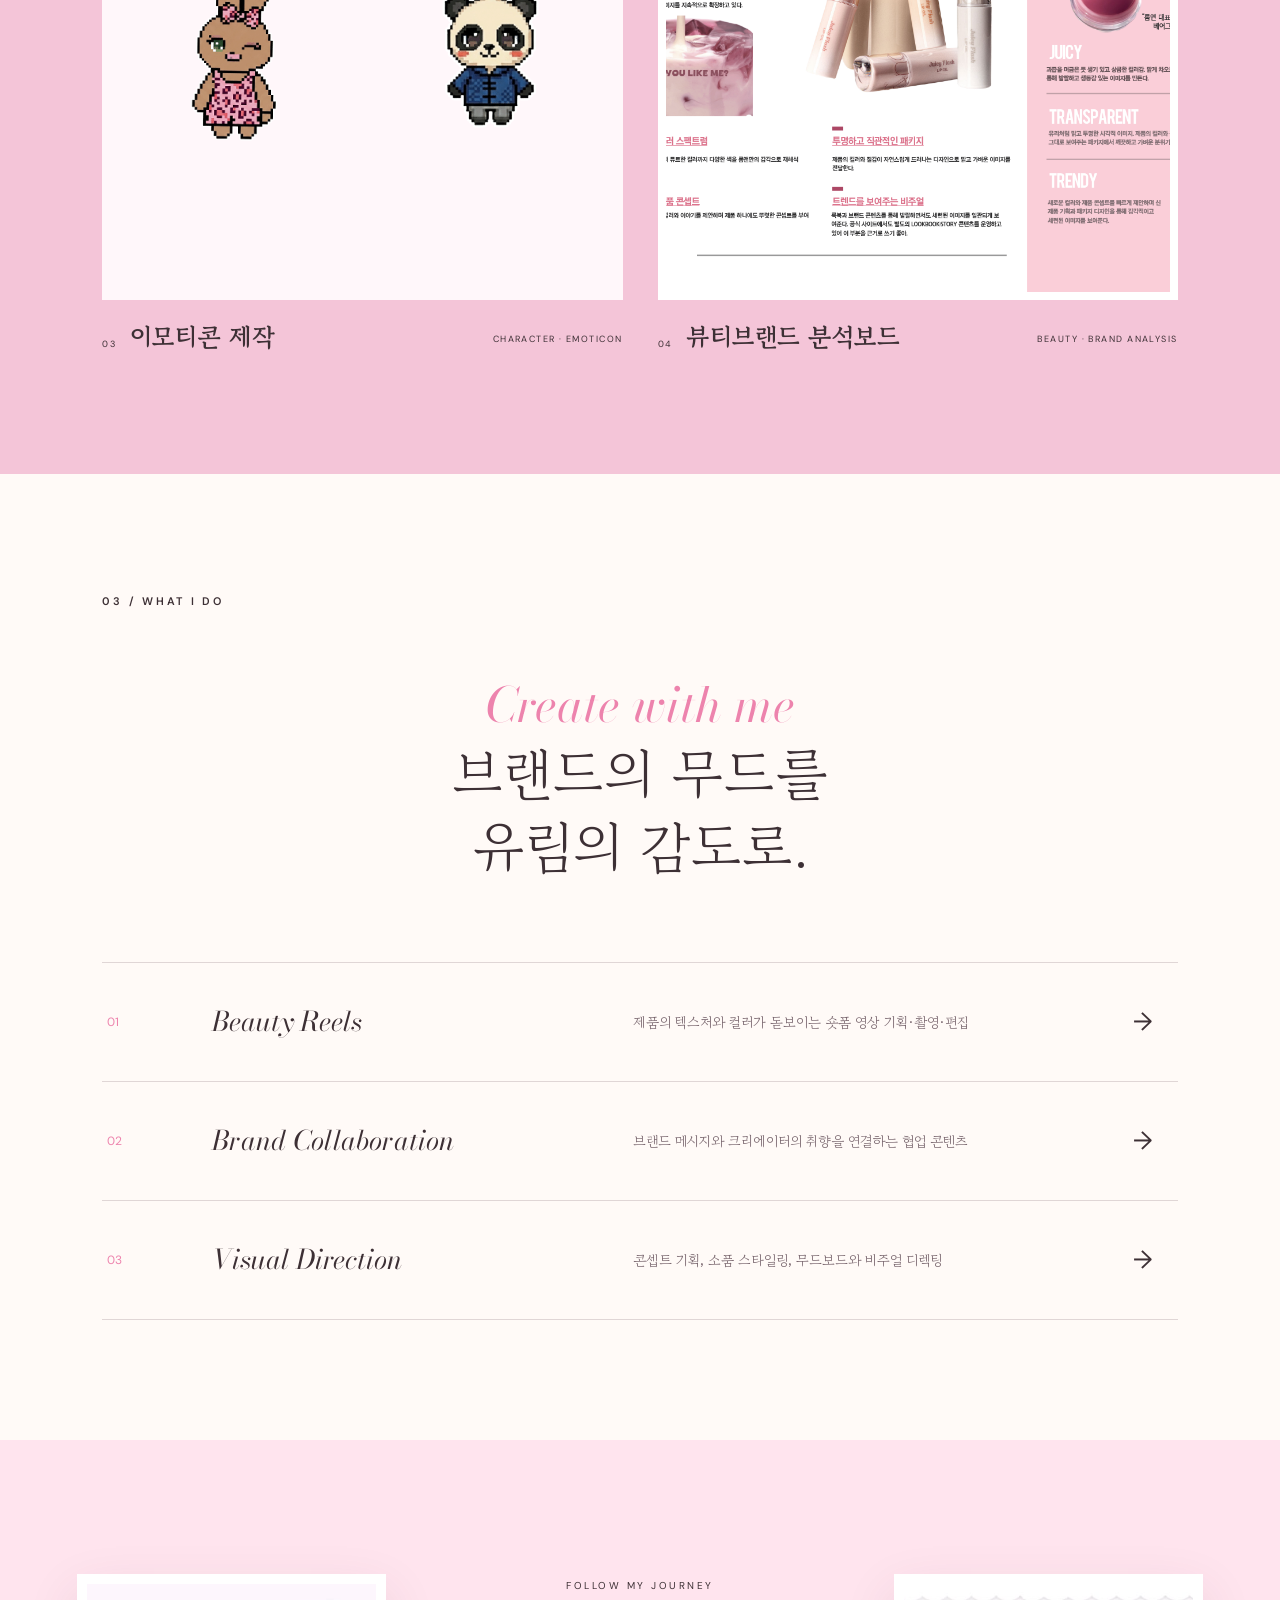
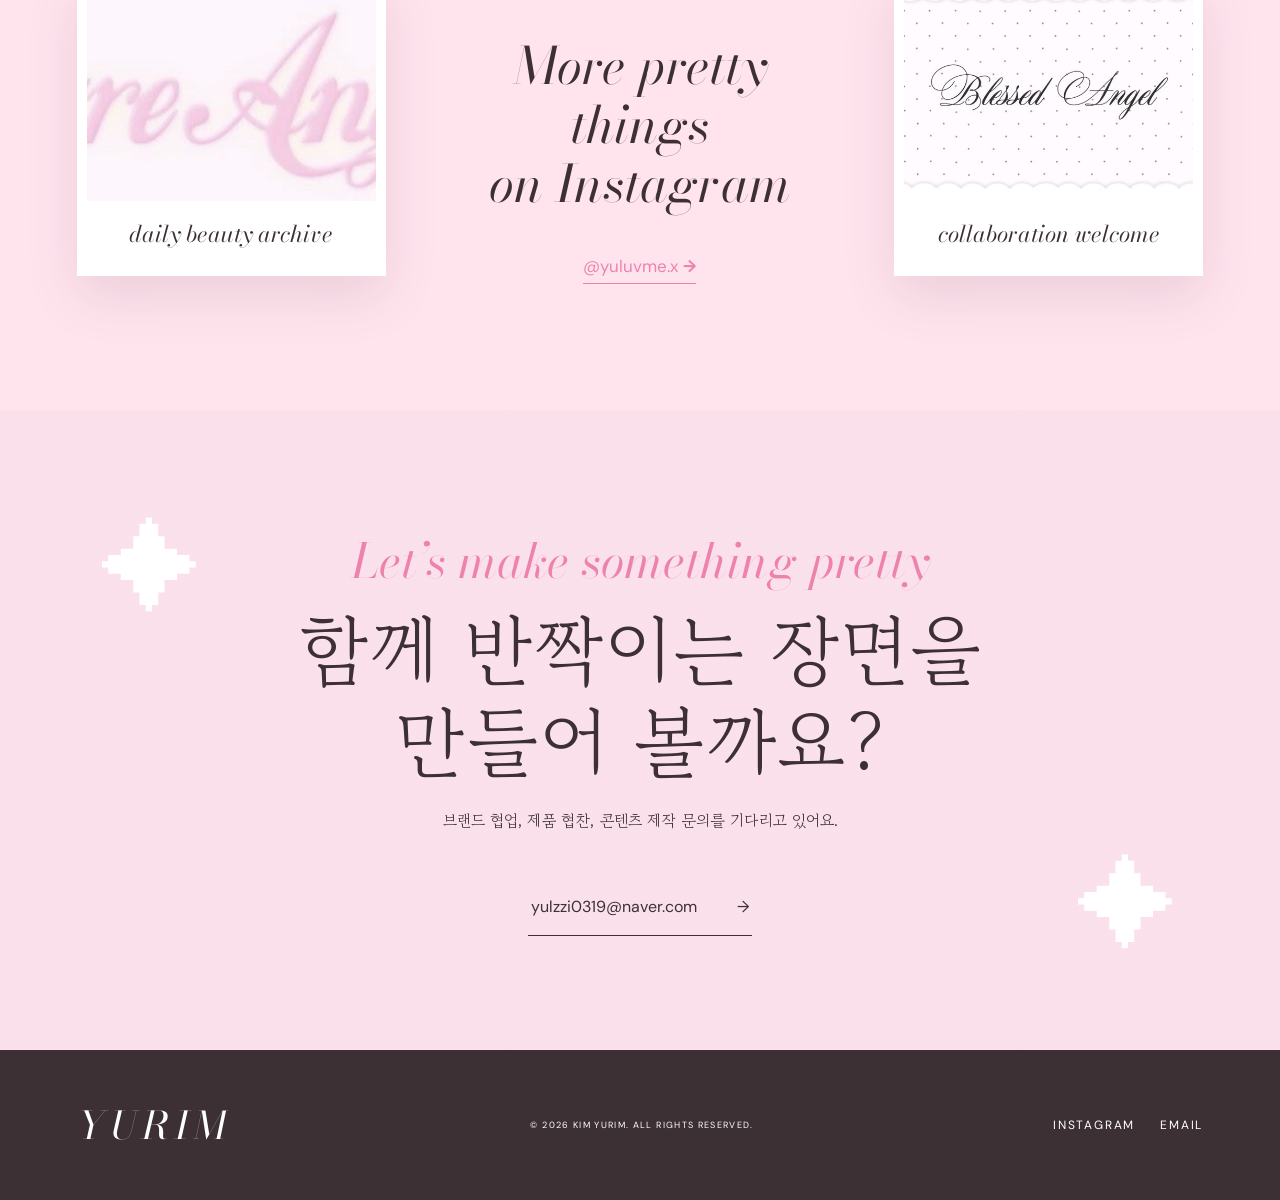
==== commit b2d59501: "refactor(portfolio): remove video category" ====
--- a/index.html
+++ b/index.html
@@ -68,7 +68,6 @@
       </div>
       <div class="portfolio-filters reveal" role="group" aria-label="포트폴리오 분류">
         <button class="filter-button active" type="button" data-filter="project" aria-pressed="true">프로젝트</button>
-        <button class="filter-button" type="button" data-filter="video" aria-pressed="false">영상</button>
         <button class="filter-button" type="button" data-filter="sns" aria-pressed="false">SNS</button>
         <button class="filter-button" type="button" data-filter="poster" aria-pressed="false">대외활동</button>
         <button class="filter-button" type="button" data-filter="activity" aria-pressed="false">수상</button>
@@ -78,7 +77,6 @@
         <article class="work-card reveal" data-category="project" data-description="NOIR BLOOM의 브랜드 콘셉트, 로고, 색상과 소재, 패션 비주얼을 한 화면에 정리한 기획 대시보드입니다." data-role="브랜드 기획 · 비주얼 디자인" data-result="패션브랜드 NOIR BLOOM 기획 대시보드 제작"><div class="image-wrap"><img src="assets/fashion-brand-dashboard.jpg" alt="NOIR BLOOM 패션브랜드 기획 대시보드"><span class="work-type">PROJECT</span></div><div class="work-meta"><div><span>02</span><h3>패션브랜드 기획 대시보드</h3></div><p>BRANDING · DASHBOARD</p></div></article>
         <article class="work-card multi-image emoticon-card reveal" data-category="project" data-description="여행의 개성을 캐릭터에 담아 제작한 네이버 OGQ 이모티콘 프로젝트입니다." data-role="캐릭터 디자인 · 이모티콘 제작" data-purpose="일본과 중국 여행의 특징을 친근한 동물 캐릭터로 표현하고, 일상 대화에서 재미있게 사용할 수 있는 이모티콘을 제작했습니다." data-result="갸루토끼 우사루짱의 일본여행 · 판다 팡팡이의 중국여행 출시" data-links="갸루토끼 우사루짱의 일본여행|https://naver.me/FjmHIPKU;;판다 팡팡이의 중국여행|https://naver.me/5K6CP2gi"><div class="image-wrap"><img src="assets/emoticon-usaru.png" alt="갸루토끼 우사루짱 대표 이미지"><img src="assets/emoticon-pangpang.png" alt="판다 팡팡이 대표 이미지"><span class="work-type">PROJECT</span></div><div class="work-meta"><div><span>03</span><h3>이모티콘 제작</h3></div><p>CHARACTER · EMOTICON</p></div></article>
         <article class="work-card reveal" data-category="project"><div class="image-wrap"><img src="assets/beauty-brand-analysis.png" alt="롬앤 뷰티브랜드 분석보드"><span class="work-type">PROJECT</span></div><div class="work-meta"><div><span>04</span><h3>뷰티브랜드 분석보드</h3></div><p>BEAUTY · BRAND ANALYSIS</p></div></article>
-        <article class="work-card reveal" data-category="video" hidden><div class="image-wrap"><img src="assets/beauty.jpg" alt="Y2K 감성 뷰티 영상"><span class="play" aria-hidden="true">▶</span></div><div class="work-meta"><div><span>03</span><h3>Sweet Archive</h3></div><p>VIDEO · REELS</p></div></article>
         <article class="work-card sns-card reveal" data-category="sns" data-link="https://www.instagram.com/reel/DddzKNyARo2/?stkn=aXluYzd0enB4c3J3" hidden><div class="image-wrap"><img src="assets/sns-banana-treatment.jpeg" alt="프루티드 바나나 헤어 트리트먼트 숏폼 썸네일"><span class="play" aria-hidden="true">↗</span></div><div class="work-meta"><div><span>04</span><h3>바나나 헤어 트리트먼트</h3></div><p>SNS · REELS</p></div></article>
         <article class="work-card sns-card reveal" data-category="sns" data-link="https://www.instagram.com/reel/DdgkE4wgmgV/?stkn=NGltNTlkd3N5aTl5" hidden><div class="image-wrap"><img src="assets/sns-lip-combination.jpeg" alt="데일리 립 조합 숏폼 썸네일"><span class="play" aria-hidden="true">↗</span></div><div class="work-meta"><div><span>05</span><h3>데일리 립 조합</h3></div><p>SNS · REELS</p></div></article>
         <article class="work-card sns-card reveal" data-category="sns" data-link="https://www.instagram.com/yubokrim/reel/DdA_mqagu1J/" hidden><div class="image-wrap"><img src="assets/sns-lensme-review.jpeg" alt="렌즈미 글램엣지 렌즈 숏폼 썸네일"><span class="play" aria-hidden="true">↗</span></div><div class="work-meta"><div><span>06</span><h3>렌즈미 글램엣지 리뷰</h3></div><p>SNS · REELS</p></div></article>
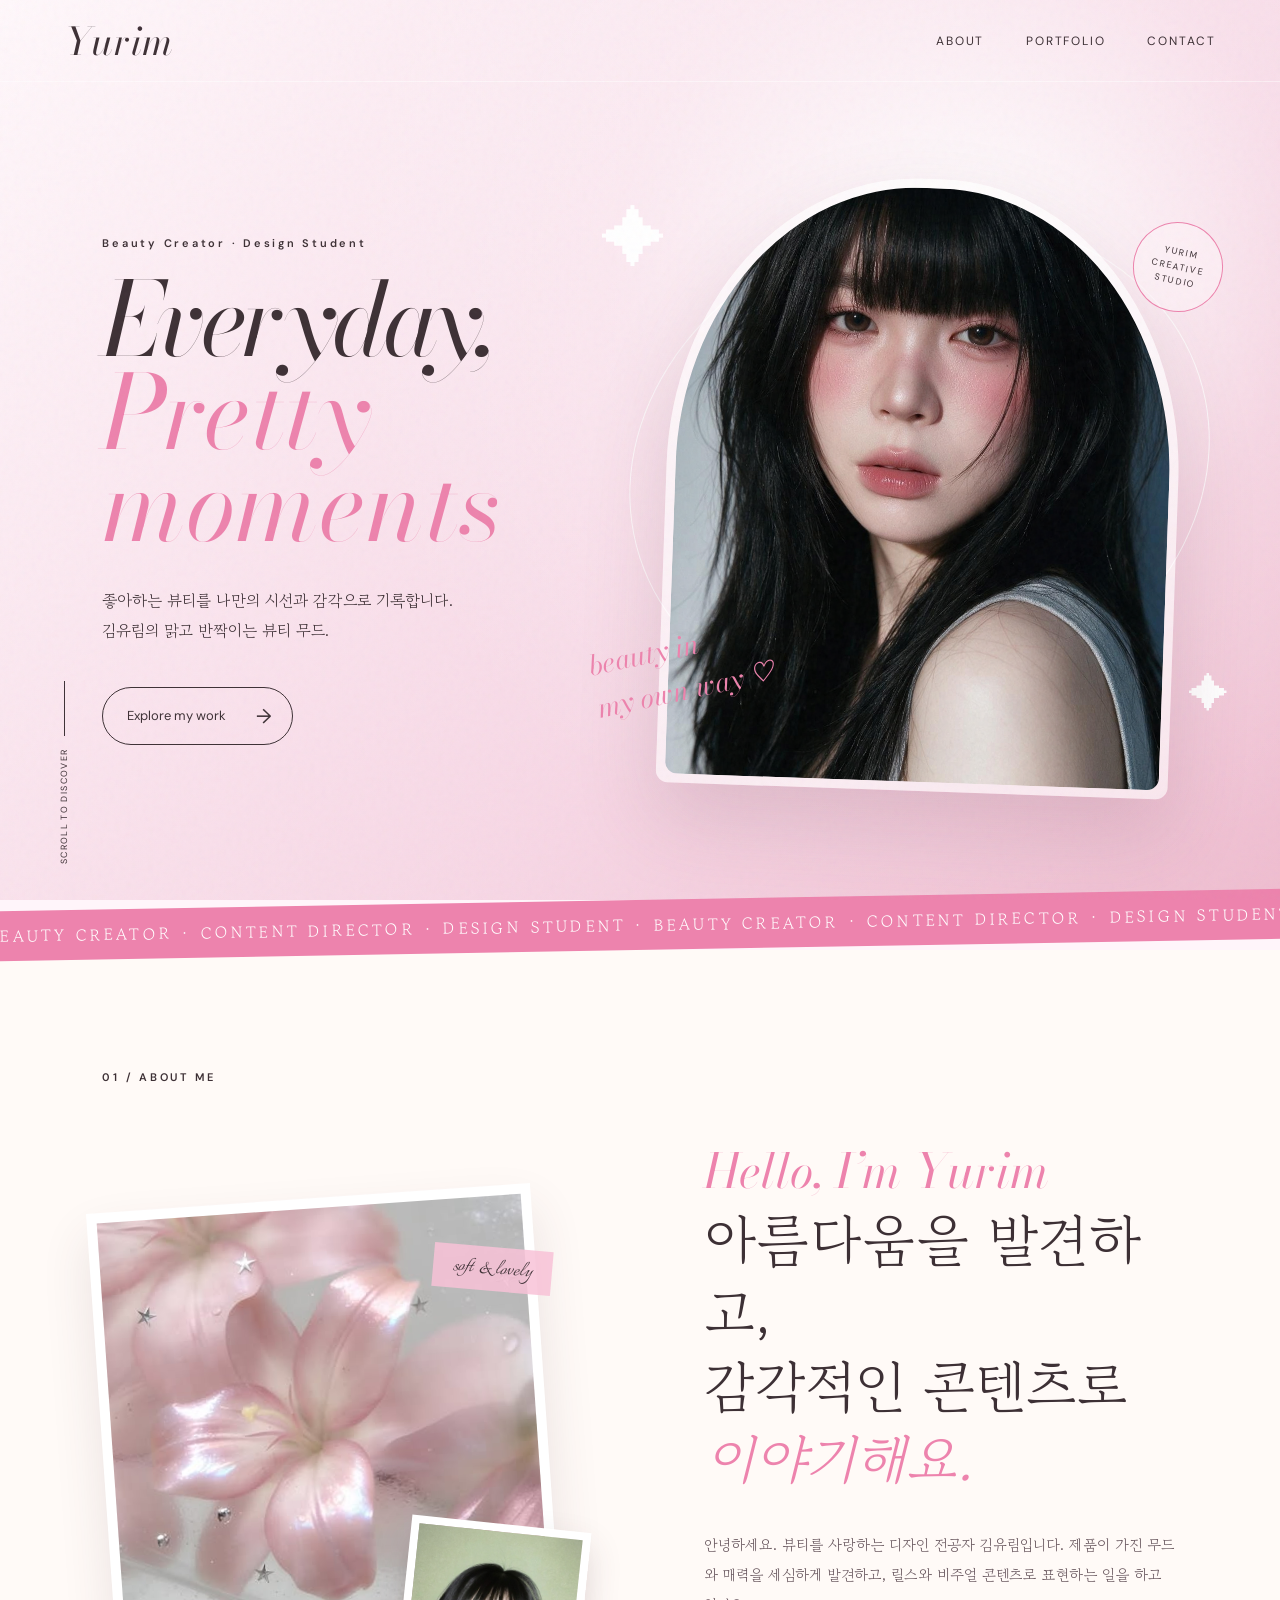
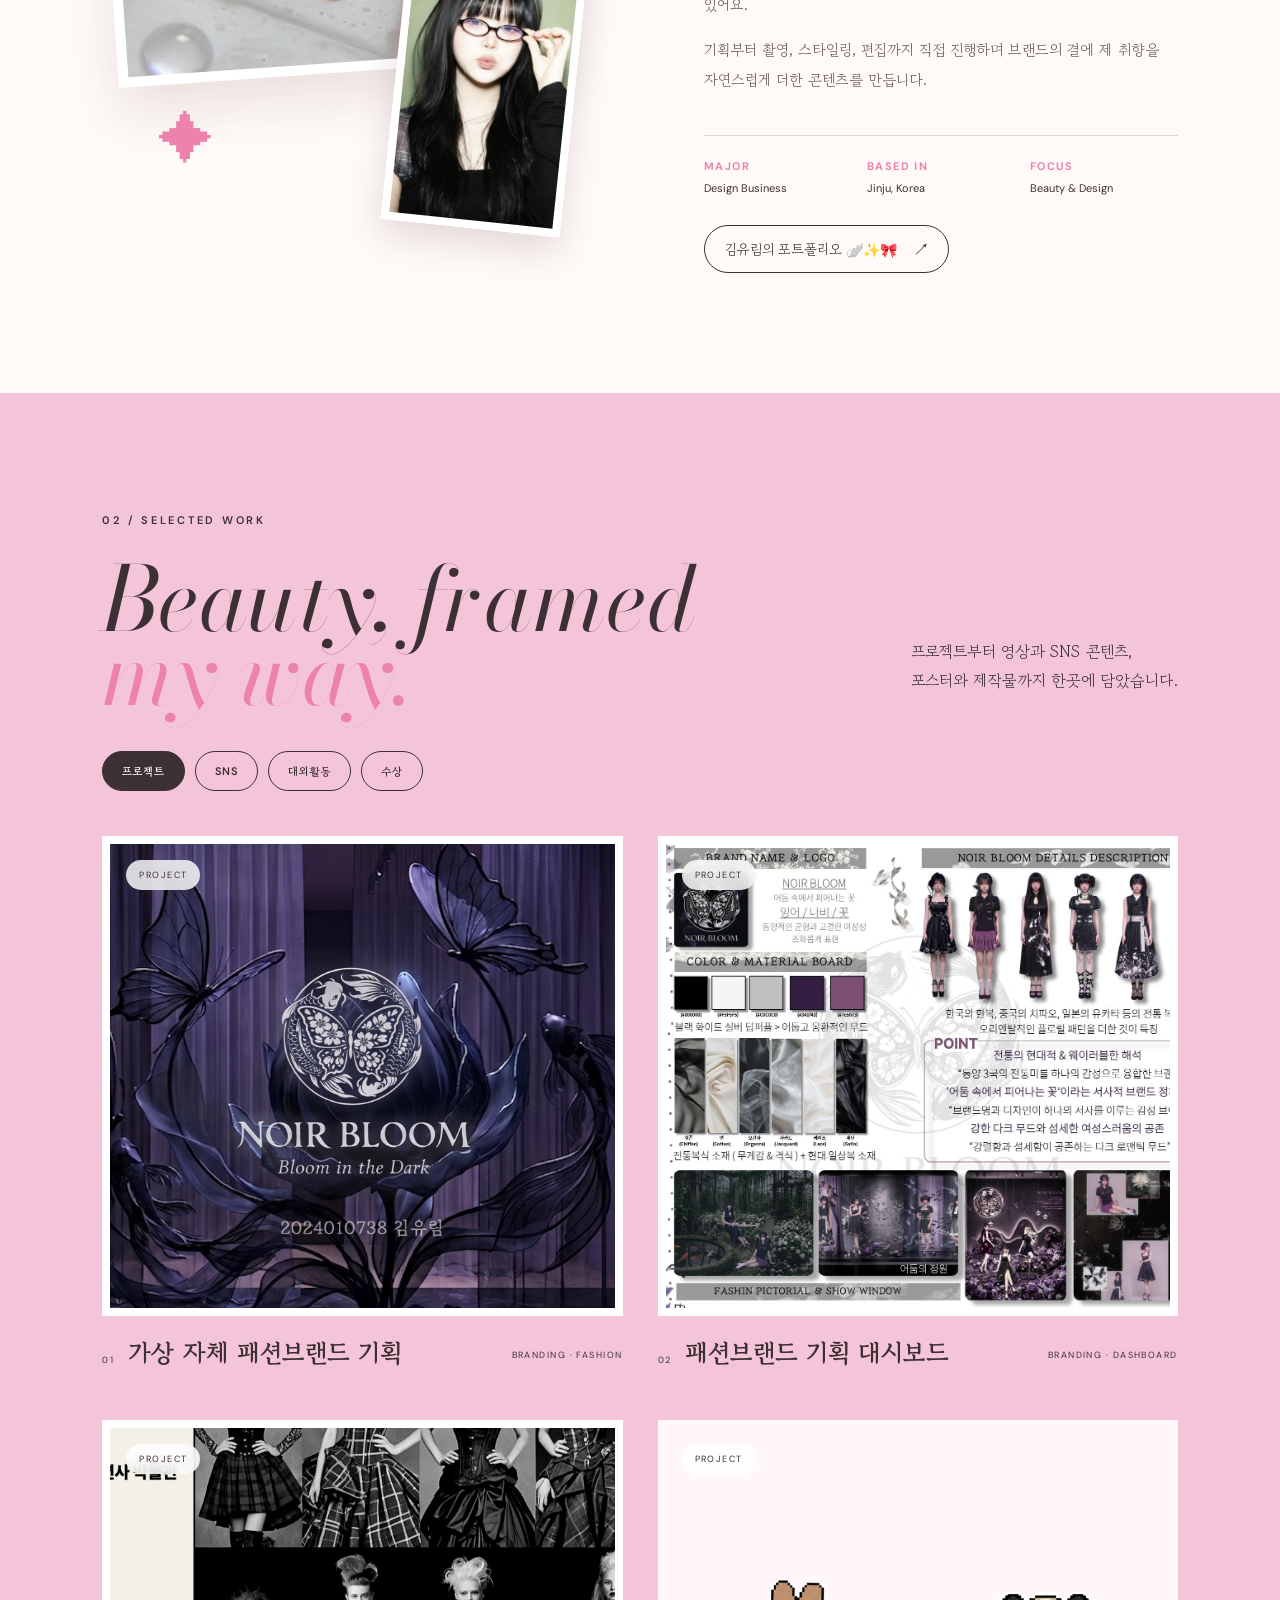
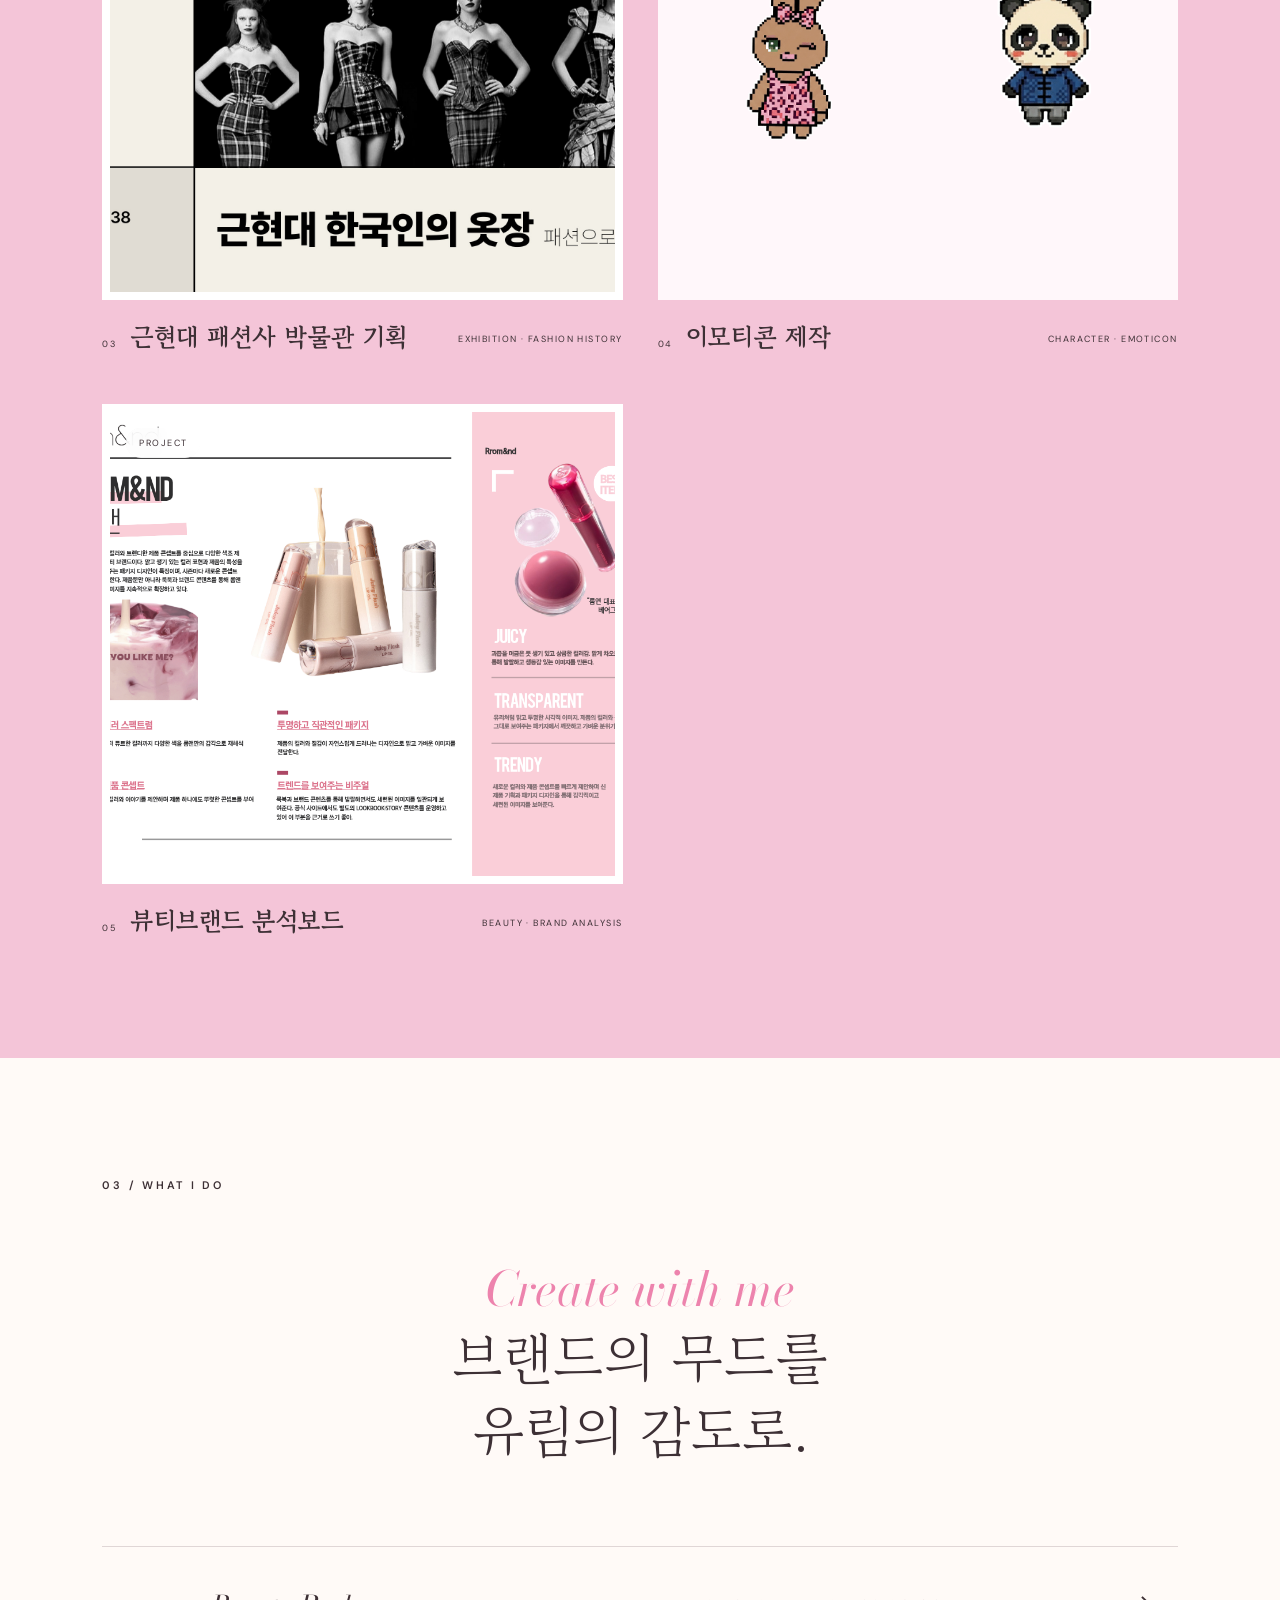
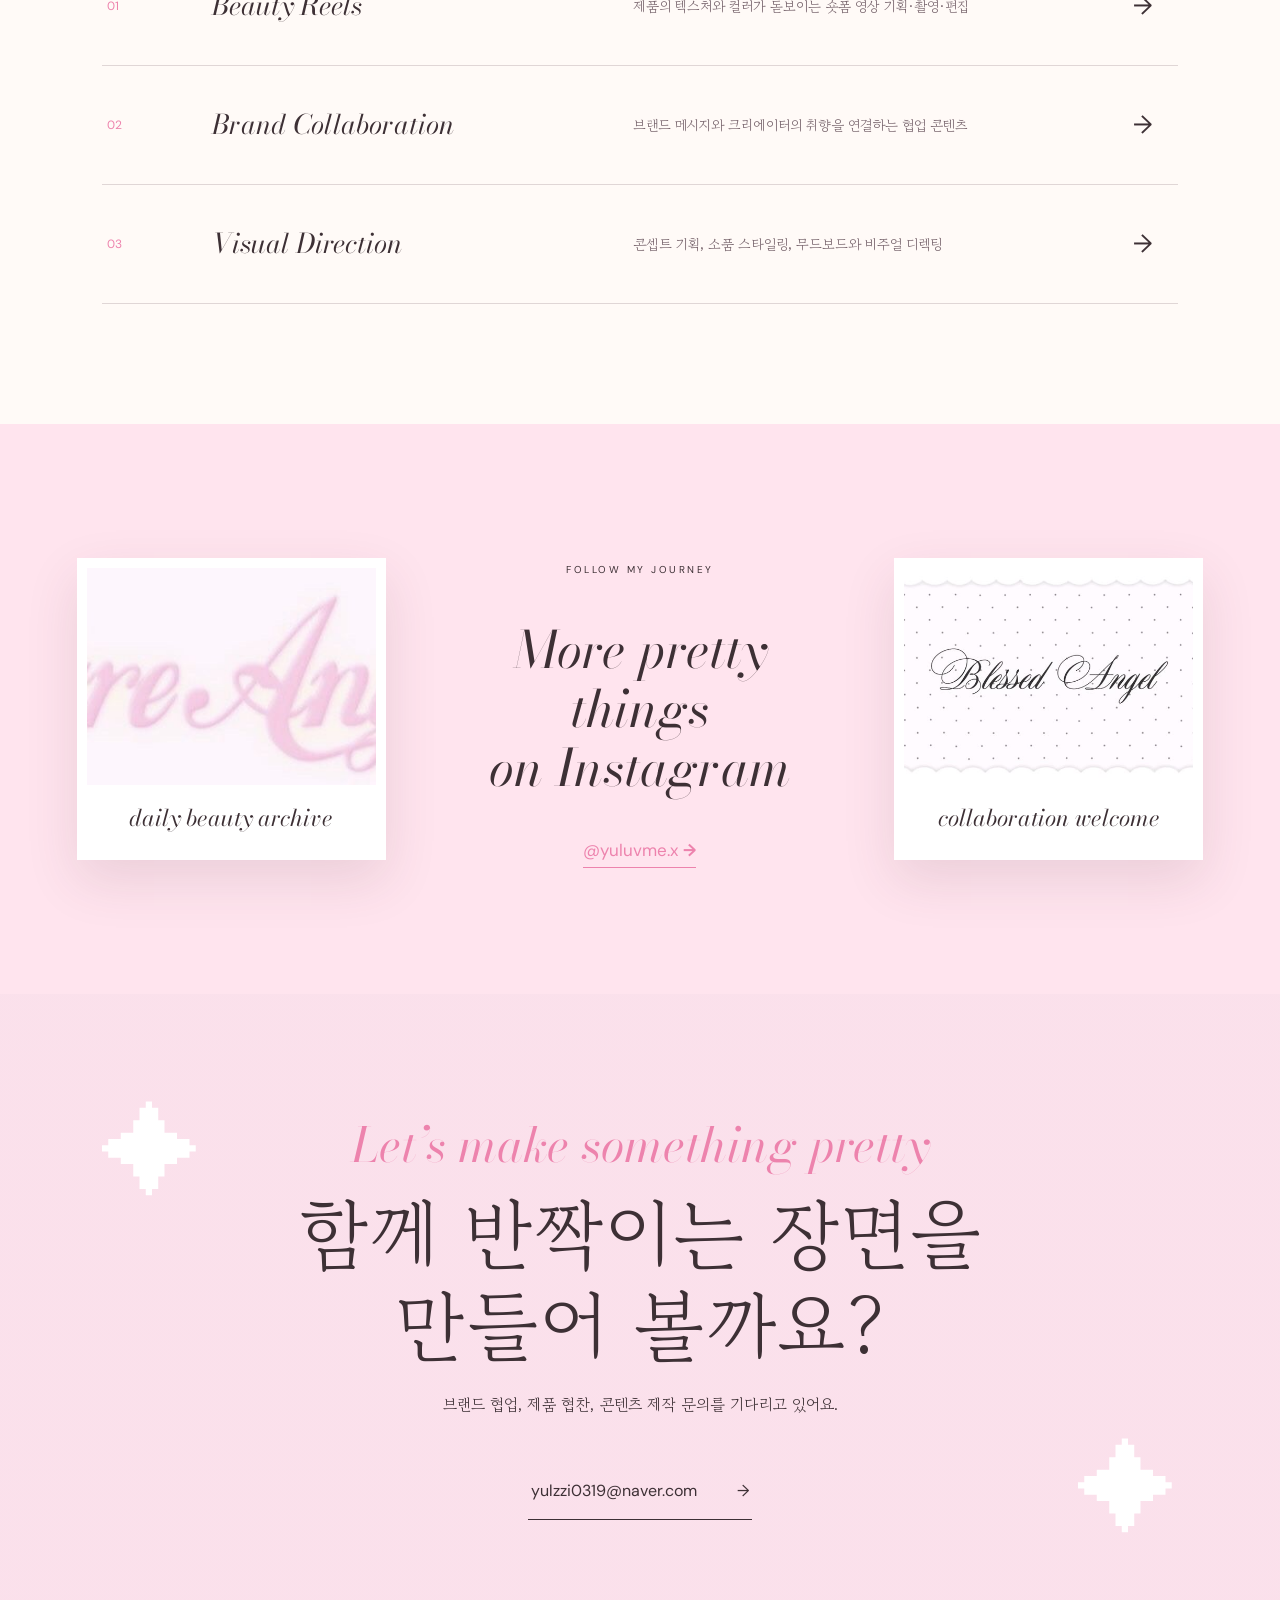
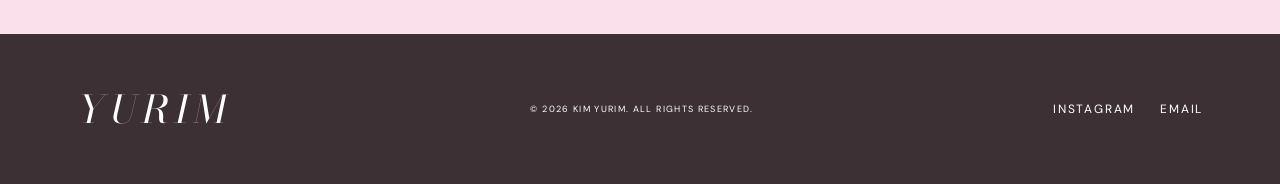
==== commit 7c683ca2: "feat(projects): add fashion history museum pdf" ====
--- a/index.html
+++ b/index.html
@@ -75,8 +75,9 @@
       <div class="work-grid" aria-live="polite">
         <article class="work-card reveal" data-category="project" data-description="어둠 속에서 피어나는 꽃을 콘셉트로 한 가상 자체 패션 브랜드 NOIR BLOOM 기획 프로젝트입니다." data-role="브랜드 기획 · 비주얼 디자인" data-purpose="브랜드 콘셉트와 정체성을 설정하고 하나의 일관된 패션 브랜드 경험으로 시각화하고자 했습니다." data-process="브랜드 콘셉트부터 로고, 무드와 시각 방향을 기획하고 전체 결과물을 24페이지 기획서로 구성했습니다." data-result="가상 자체 패션 브랜드 NOIR BLOOM 기획서 제작" data-pdf="assets/virtual-fashion-brand-planning.pdf" data-cover="assets/virtual-fashion-brand-planning-cover.jpg"><div class="image-wrap"><img src="assets/virtual-fashion-brand-planning-cover.jpg" alt="NOIR BLOOM 가상 자체 패션브랜드 기획서 표지"><span class="work-type">PROJECT</span></div><div class="work-meta"><div><span>01</span><h3>가상 자체 패션브랜드 기획</h3></div><p>BRANDING · FASHION</p></div></article>
         <article class="work-card reveal" data-category="project" data-description="NOIR BLOOM의 브랜드 콘셉트, 로고, 색상과 소재, 패션 비주얼을 한 화면에 정리한 기획 대시보드입니다." data-role="브랜드 기획 · 비주얼 디자인" data-result="패션브랜드 NOIR BLOOM 기획 대시보드 제작"><div class="image-wrap"><img src="assets/fashion-brand-dashboard.jpg" alt="NOIR BLOOM 패션브랜드 기획 대시보드"><span class="work-type">PROJECT</span></div><div class="work-meta"><div><span>02</span><h3>패션브랜드 기획 대시보드</h3></div><p>BRANDING · DASHBOARD</p></div></article>
-        <article class="work-card multi-image emoticon-card reveal" data-category="project" data-description="여행의 개성을 캐릭터에 담아 제작한 네이버 OGQ 이모티콘 프로젝트입니다." data-role="캐릭터 디자인 · 이모티콘 제작" data-purpose="일본과 중국 여행의 특징을 친근한 동물 캐릭터로 표현하고, 일상 대화에서 재미있게 사용할 수 있는 이모티콘을 제작했습니다." data-result="갸루토끼 우사루짱의 일본여행 · 판다 팡팡이의 중국여행 출시" data-links="갸루토끼 우사루짱의 일본여행|https://naver.me/FjmHIPKU;;판다 팡팡이의 중국여행|https://naver.me/5K6CP2gi"><div class="image-wrap"><img src="assets/emoticon-usaru.png" alt="갸루토끼 우사루짱 대표 이미지"><img src="assets/emoticon-pangpang.png" alt="판다 팡팡이 대표 이미지"><span class="work-type">PROJECT</span></div><div class="work-meta"><div><span>03</span><h3>이모티콘 제작</h3></div><p>CHARACTER · EMOTICON</p></div></article>
-        <article class="work-card reveal" data-category="project"><div class="image-wrap"><img src="assets/beauty-brand-analysis.png" alt="롬앤 뷰티브랜드 분석보드"><span class="work-type">PROJECT</span></div><div class="work-meta"><div><span>04</span><h3>뷰티브랜드 분석보드</h3></div><p>BEAUTY · BRAND ANALYSIS</p></div></article>
+        <article class="work-card reveal" data-category="project" data-description="한국 근현대 패션의 100년 역사를 전시 콘텐츠로 구성한 박물관 기획 프로젝트입니다." data-role="박물관 기획 · 콘텐츠 구성" data-purpose="한국 근현대 패션사의 흐름과 시대별 특징을 관람객이 이해하기 쉽게 전달하고자 했습니다." data-process="시대별 패션 자료와 전시 흐름을 정리하고 박물관의 콘텐츠 구성과 시각 방향을 기획했습니다." data-result="한국 근현대 패션사 박물관 기획서 제작" data-pdf="assets/modern-korean-fashion-museum.pdf" data-cover="assets/modern-korean-fashion-museum-cover.jpg"><div class="image-wrap"><img src="assets/modern-korean-fashion-museum-cover.jpg" alt="한국 근현대 패션사 박물관 기획서 표지"><span class="work-type">PROJECT</span></div><div class="work-meta"><div><span>03</span><h3>근현대 패션사 박물관 기획</h3></div><p>EXHIBITION · FASHION HISTORY</p></div></article>
+        <article class="work-card multi-image emoticon-card reveal" data-category="project" data-description="여행의 개성을 캐릭터에 담아 제작한 네이버 OGQ 이모티콘 프로젝트입니다." data-role="캐릭터 디자인 · 이모티콘 제작" data-purpose="일본과 중국 여행의 특징을 친근한 동물 캐릭터로 표현하고, 일상 대화에서 재미있게 사용할 수 있는 이모티콘을 제작했습니다." data-result="갸루토끼 우사루짱의 일본여행 · 판다 팡팡이의 중국여행 출시" data-links="갸루토끼 우사루짱의 일본여행|https://naver.me/FjmHIPKU;;판다 팡팡이의 중국여행|https://naver.me/5K6CP2gi"><div class="image-wrap"><img src="assets/emoticon-usaru.png" alt="갸루토끼 우사루짱 대표 이미지"><img src="assets/emoticon-pangpang.png" alt="판다 팡팡이 대표 이미지"><span class="work-type">PROJECT</span></div><div class="work-meta"><div><span>04</span><h3>이모티콘 제작</h3></div><p>CHARACTER · EMOTICON</p></div></article>
+        <article class="work-card reveal" data-category="project"><div class="image-wrap"><img src="assets/beauty-brand-analysis.png" alt="롬앤 뷰티브랜드 분석보드"><span class="work-type">PROJECT</span></div><div class="work-meta"><div><span>05</span><h3>뷰티브랜드 분석보드</h3></div><p>BEAUTY · BRAND ANALYSIS</p></div></article>
         <article class="work-card sns-card reveal" data-category="sns" data-link="https://www.instagram.com/reel/DddzKNyARo2/?stkn=aXluYzd0enB4c3J3" hidden><div class="image-wrap"><img src="assets/sns-banana-treatment.jpeg" alt="프루티드 바나나 헤어 트리트먼트 숏폼 썸네일"><span class="play" aria-hidden="true">↗</span></div><div class="work-meta"><div><span>04</span><h3>바나나 헤어 트리트먼트</h3></div><p>SNS · REELS</p></div></article>
         <article class="work-card sns-card reveal" data-category="sns" data-link="https://www.instagram.com/reel/DdgkE4wgmgV/?stkn=NGltNTlkd3N5aTl5" hidden><div class="image-wrap"><img src="assets/sns-lip-combination.jpeg" alt="데일리 립 조합 숏폼 썸네일"><span class="play" aria-hidden="true">↗</span></div><div class="work-meta"><div><span>05</span><h3>데일리 립 조합</h3></div><p>SNS · REELS</p></div></article>
         <article class="work-card sns-card reveal" data-category="sns" data-link="https://www.instagram.com/yubokrim/reel/DdA_mqagu1J/" hidden><div class="image-wrap"><img src="assets/sns-lensme-review.jpeg" alt="렌즈미 글램엣지 렌즈 숏폼 썸네일"><span class="play" aria-hidden="true">↗</span></div><div class="work-meta"><div><span>06</span><h3>렌즈미 글램엣지 리뷰</h3></div><p>SNS · REELS</p></div></article>
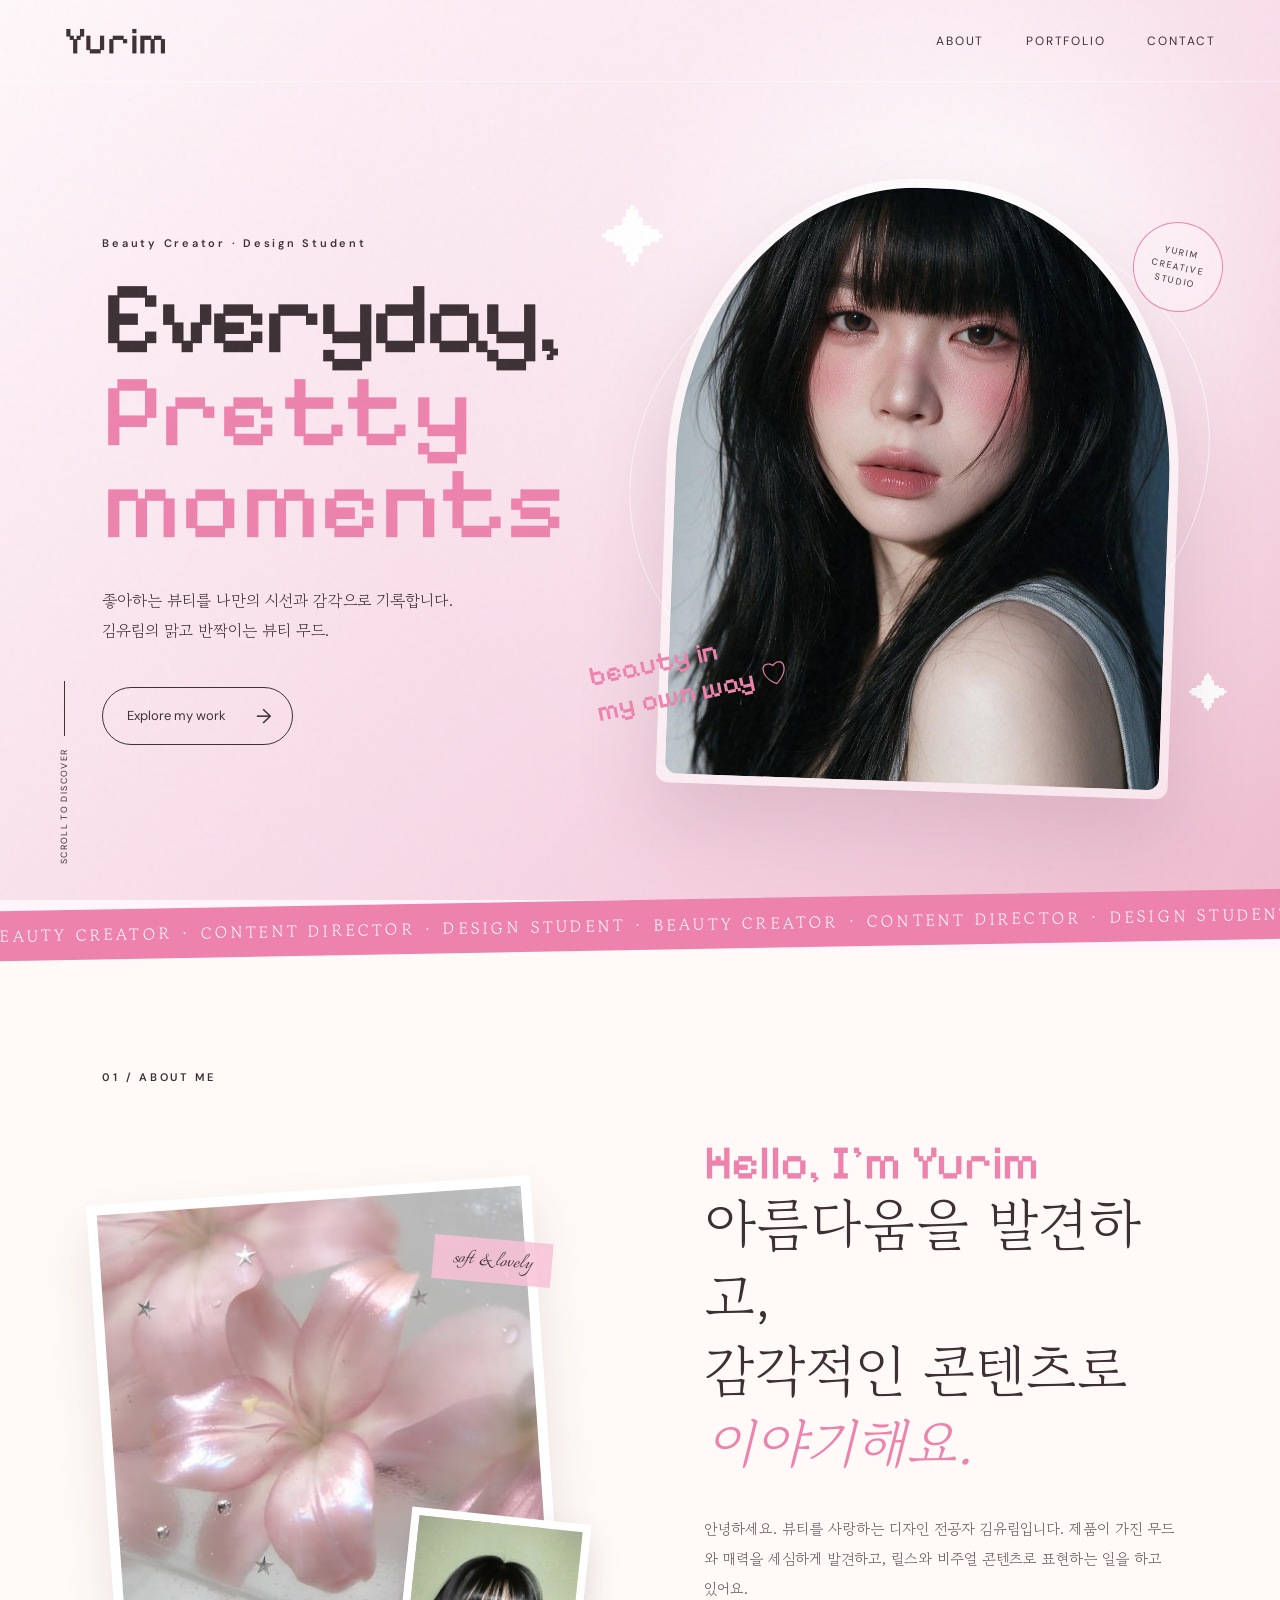
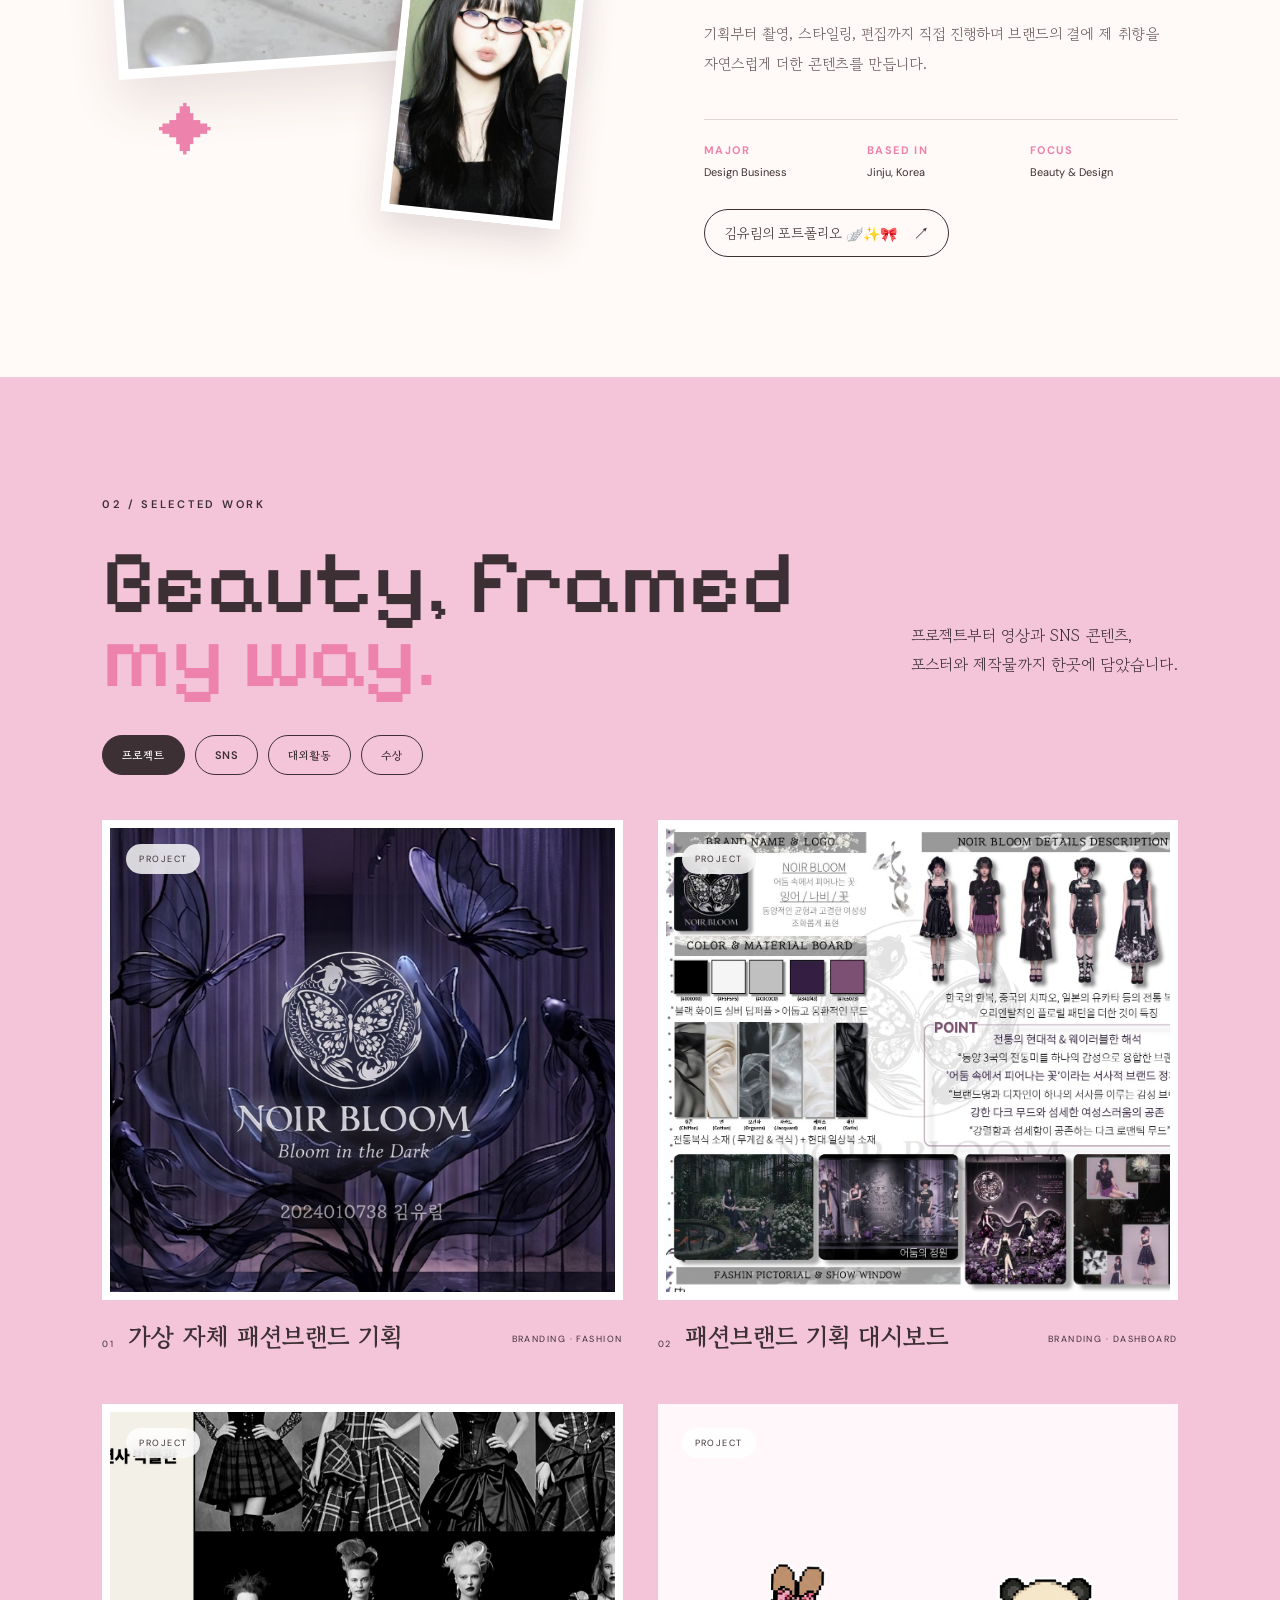
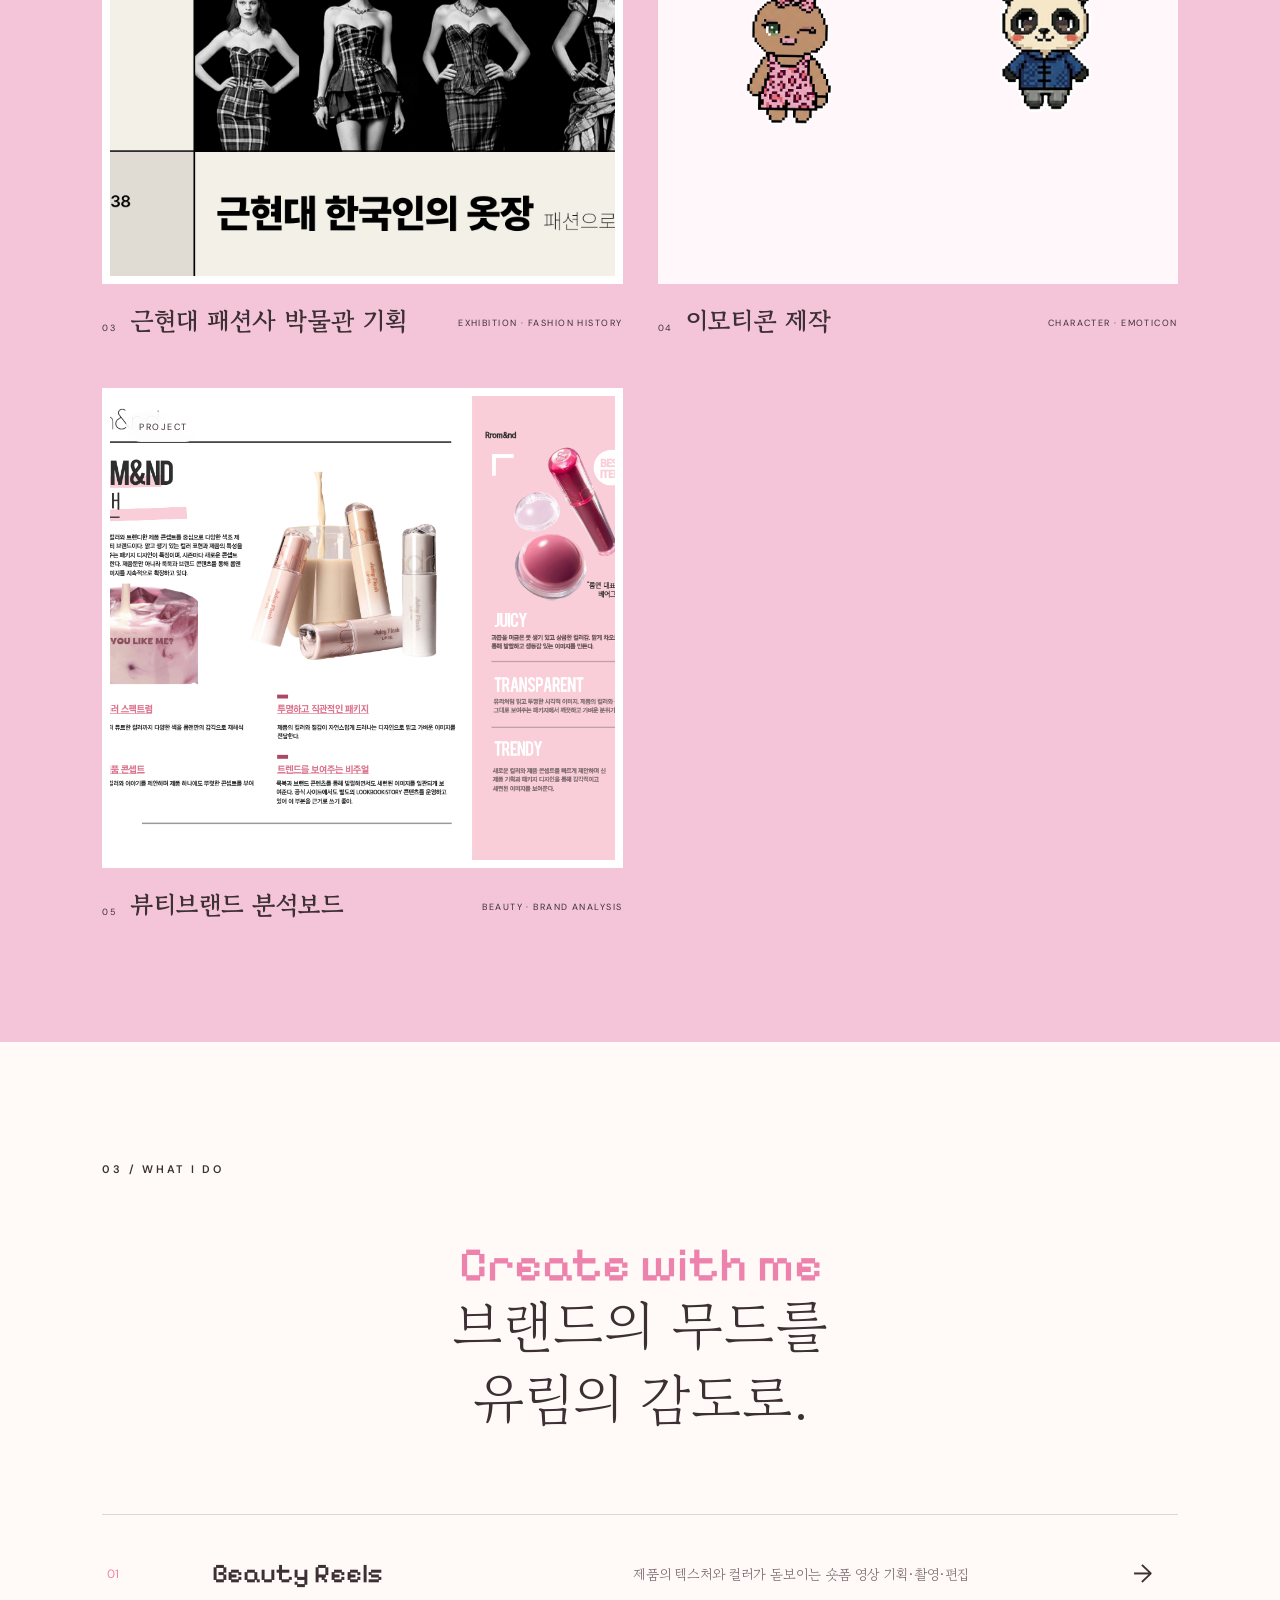
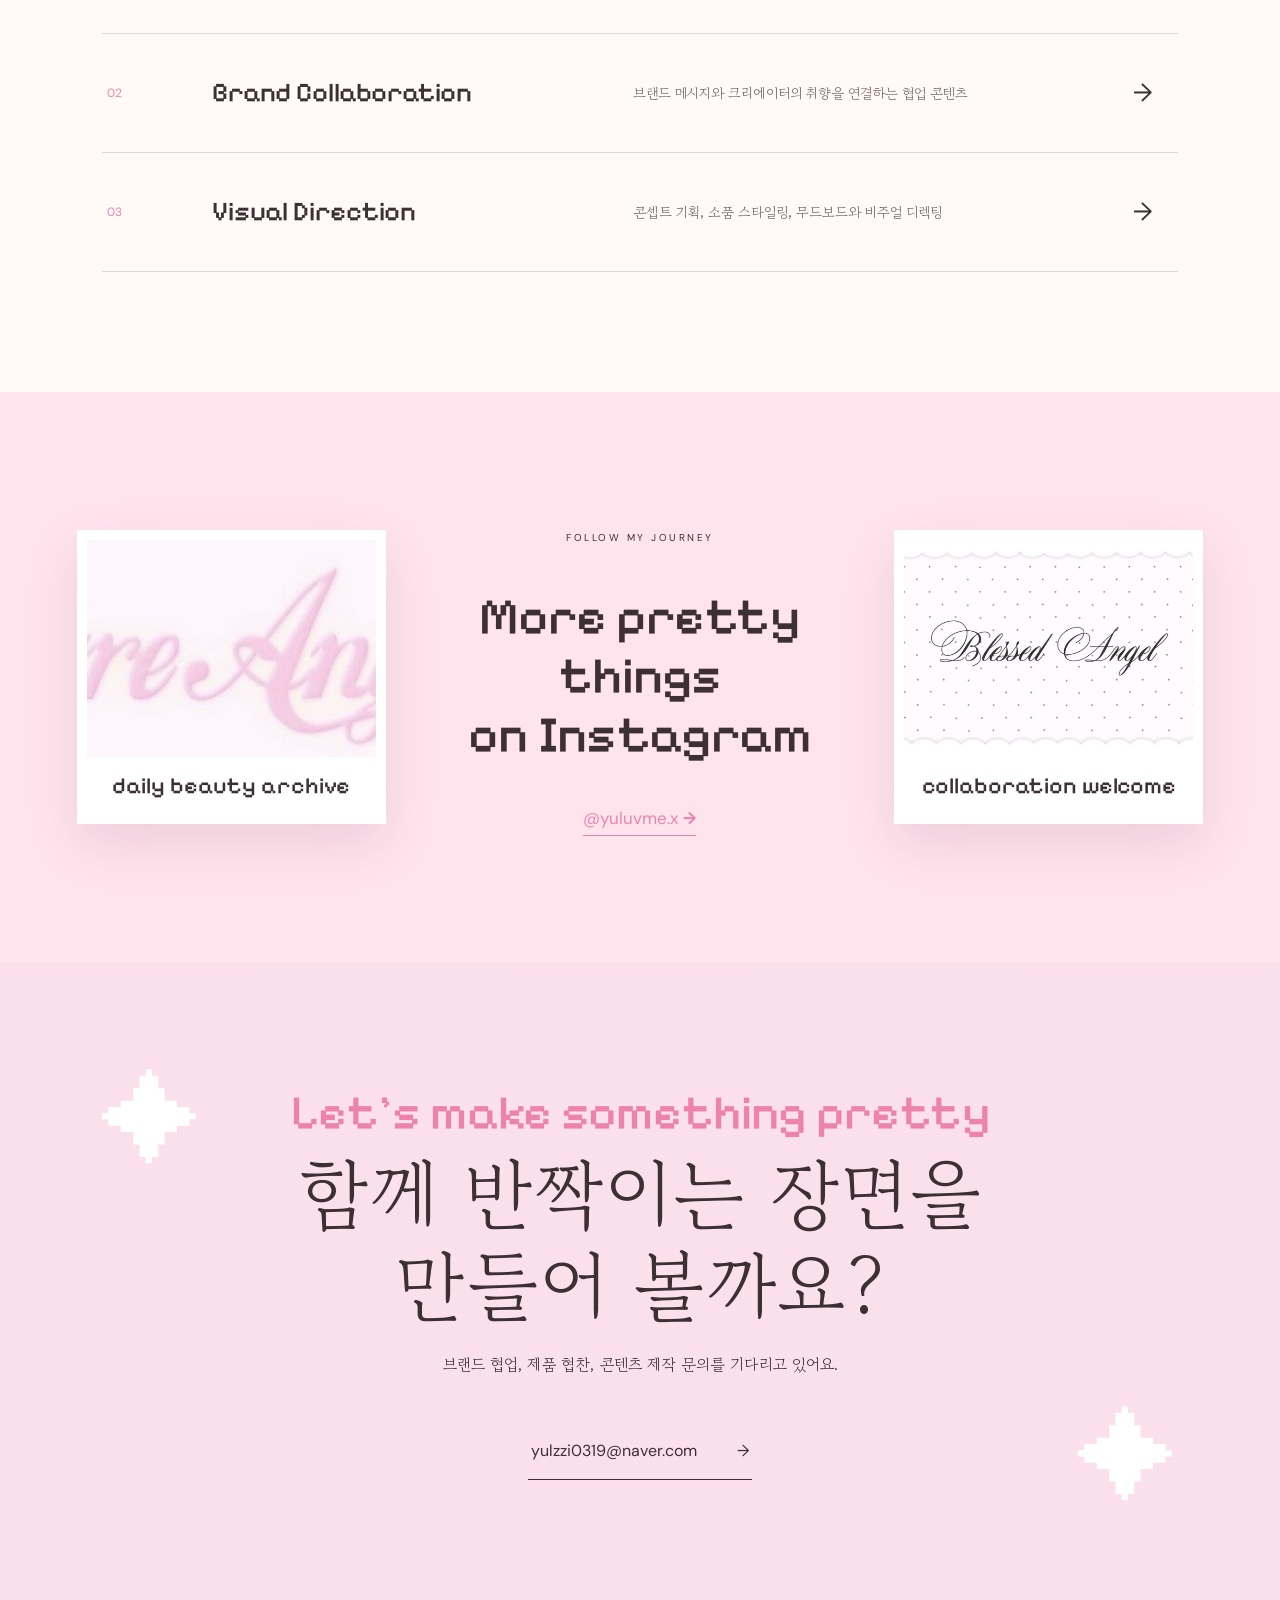
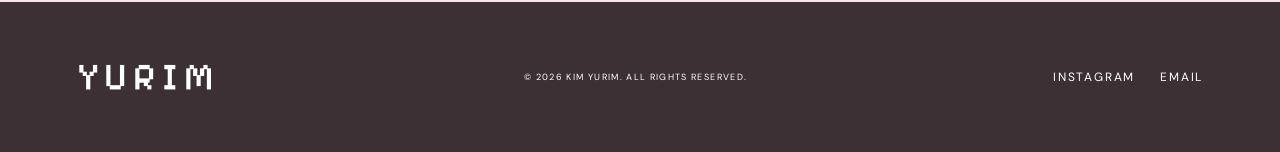
==== commit 6bc25aa0: "style(typography): use pixel font for english display text" ====
--- a/index.html
+++ b/index.html
@@ -7,7 +7,7 @@
   <title>Kim Yurim — Beauty Creator</title>
   <link rel="preconnect" href="https://fonts.googleapis.com">
   <link rel="preconnect" href="https://fonts.gstatic.com" crossorigin>
-  <link href="https://fonts.googleapis.com/css2?family=Bodoni+Moda:ital,wght@0,400;0,500;1,400;1,500&family=DM+Sans:wght@400;500;600&family=Gowun+Batang:wght@400;700&family=Italianno&display=swap" rel="stylesheet">
+  <link href="https://fonts.googleapis.com/css2?family=DM+Sans:wght@400;500;600&family=Gowun+Batang:wght@400;700&family=Italianno&family=Pixelify+Sans:wght@400;500;600&display=swap" rel="stylesheet">
   <link rel="stylesheet" href="style.css">
 </head>
 <body>
--- a/style.css
+++ b/style.css
@@ -6,7 +6,7 @@
 .portfolio-filters{display:flex;flex-wrap:wrap;gap:10px;margin:-25px 0 45px}.filter-button{border:1px solid var(--ink);border-radius:999px;background:transparent;color:var(--ink);padding:11px 19px;font:600 11px 'DM Sans','Noto Sans KR',sans-serif;letter-spacing:.05em;cursor:pointer;transition:background .2s,color .2s,transform .2s}.filter-button:hover{transform:translateY(-2px)}.filter-button:focus-visible{outline:3px solid rgba(237,131,173,.45);outline-offset:3px}.filter-button.active{background:var(--ink);color:white}.work-grid{display:grid;grid-template-columns:repeat(2,minmax(0,1fr));gap:50px 35px}.work-card,.work-card:nth-child(2){width:auto;margin:0}.work-card[hidden]{display:none}.work-type{position:absolute;left:24px;top:24px;background:rgba(255,255,255,.82);backdrop-filter:blur(8px);border-radius:999px;padding:9px 13px;font-size:9px;letter-spacing:.16em}
 @media(max-width:800px){.portfolio-filters{margin-top:35px}.portfolio-filters .filter-button{flex:1 1 calc(50% - 10px)}.work-grid{display:block}.work-card,.work-card:nth-child(2){width:100%;margin:0 0 60px}}
 
-.brand,.hero h1,.hero h1 em,.portfolio-head h2,.portfolio h2 em,.script-title,.hand-note,.insta-card p,.insta-copy h2,.service h3{font-family:'Bodoni Moda','Gowun Batang',serif;font-style:italic;font-weight:400}
+.brand,.hero h1,.hero h1 em,.portfolio-head h2,.portfolio h2 em,.script-title,.hand-note,.insta-card p,.insta-copy h2,.service h3{font-family:'Pixelify Sans','DM Sans',sans-serif;font-style:normal;font-weight:500}
 
 body{font-family:'DM Sans','Gowun Batang',serif}.filter-button{font-family:'DM Sans','Gowun Batang',serif}
 
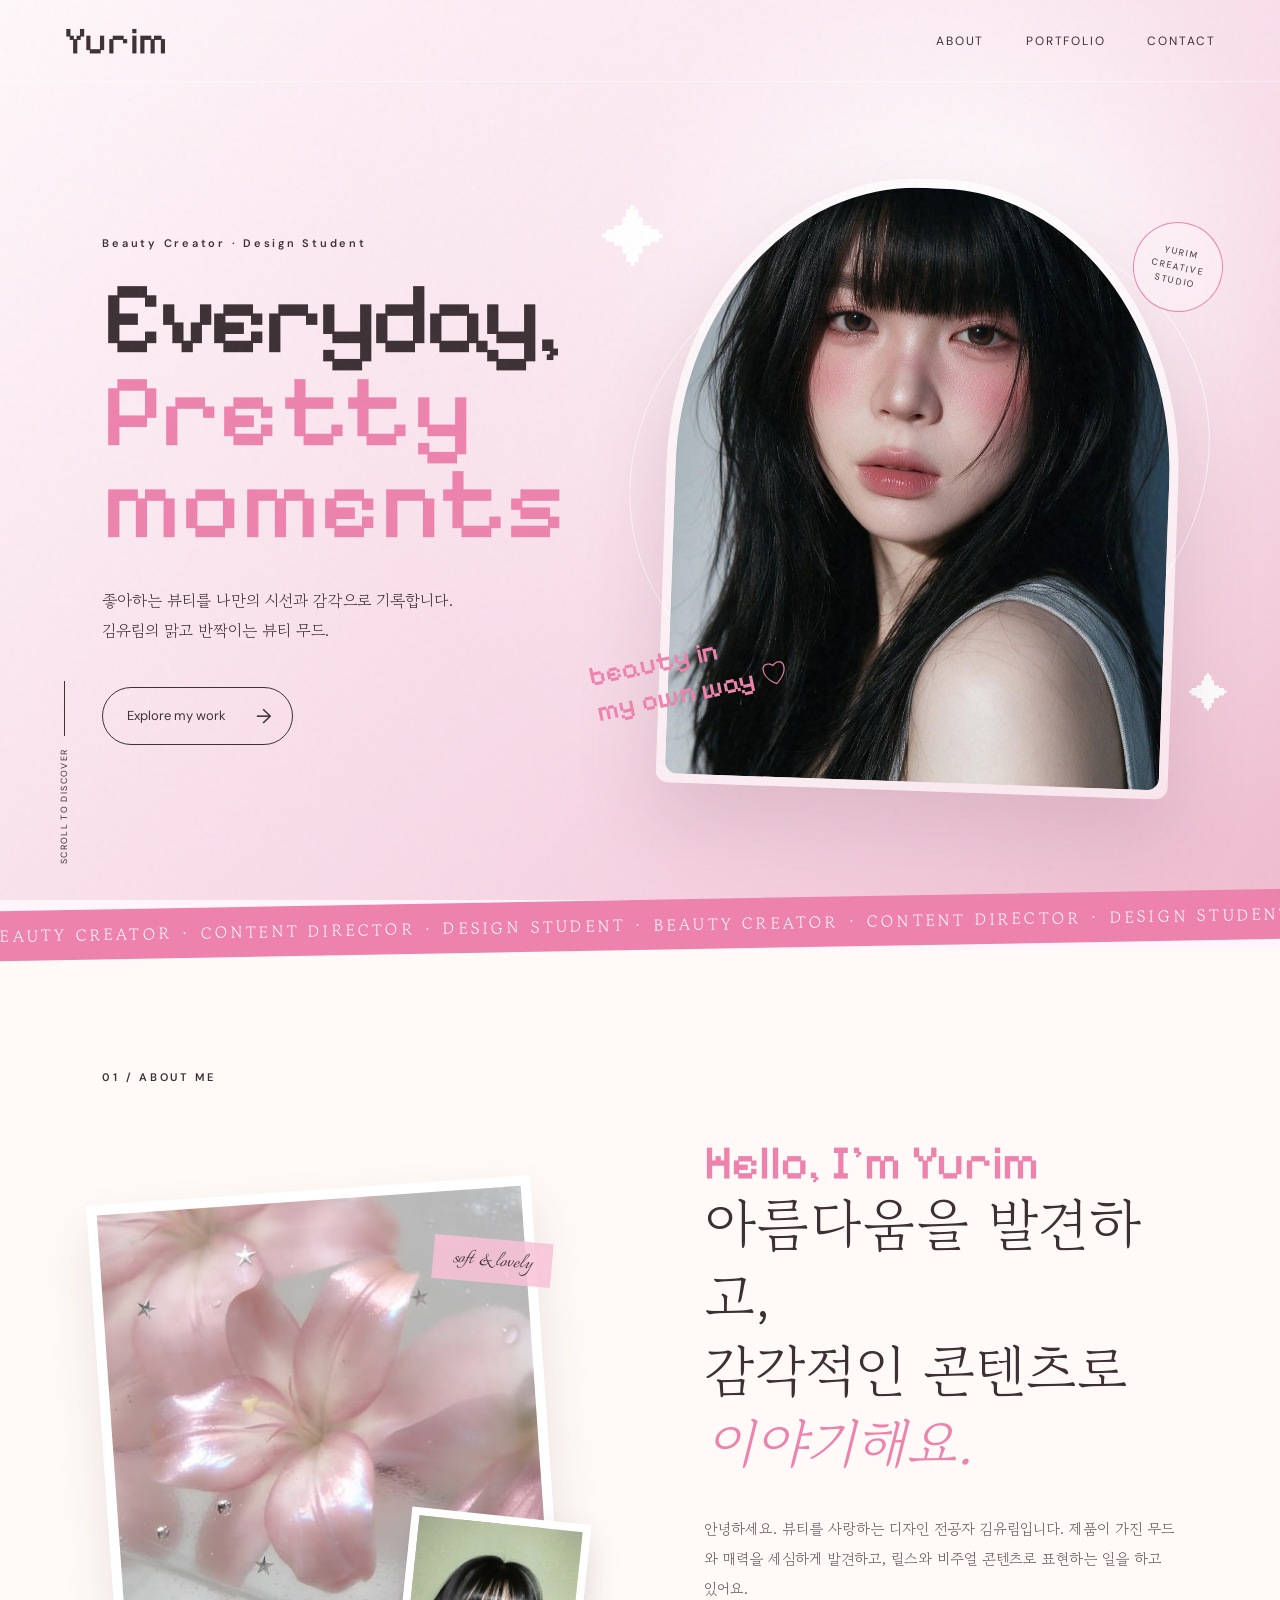
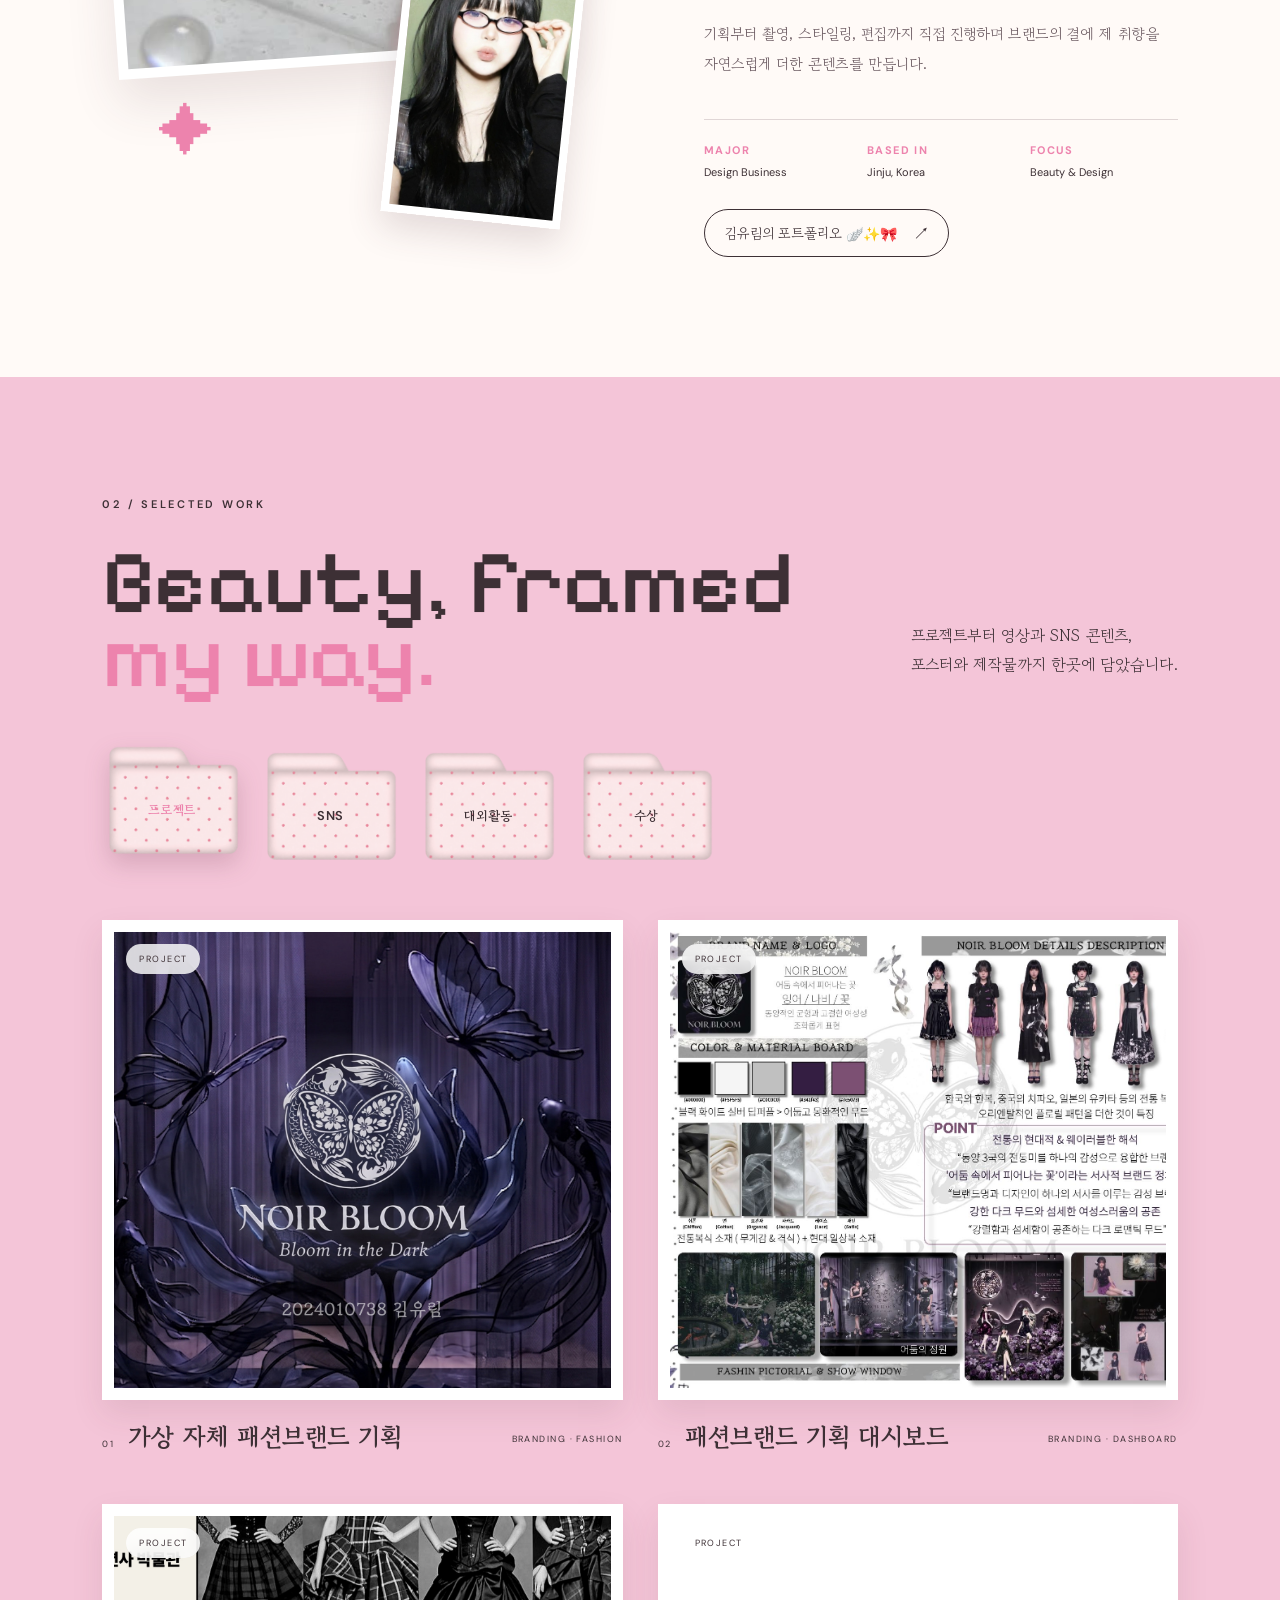
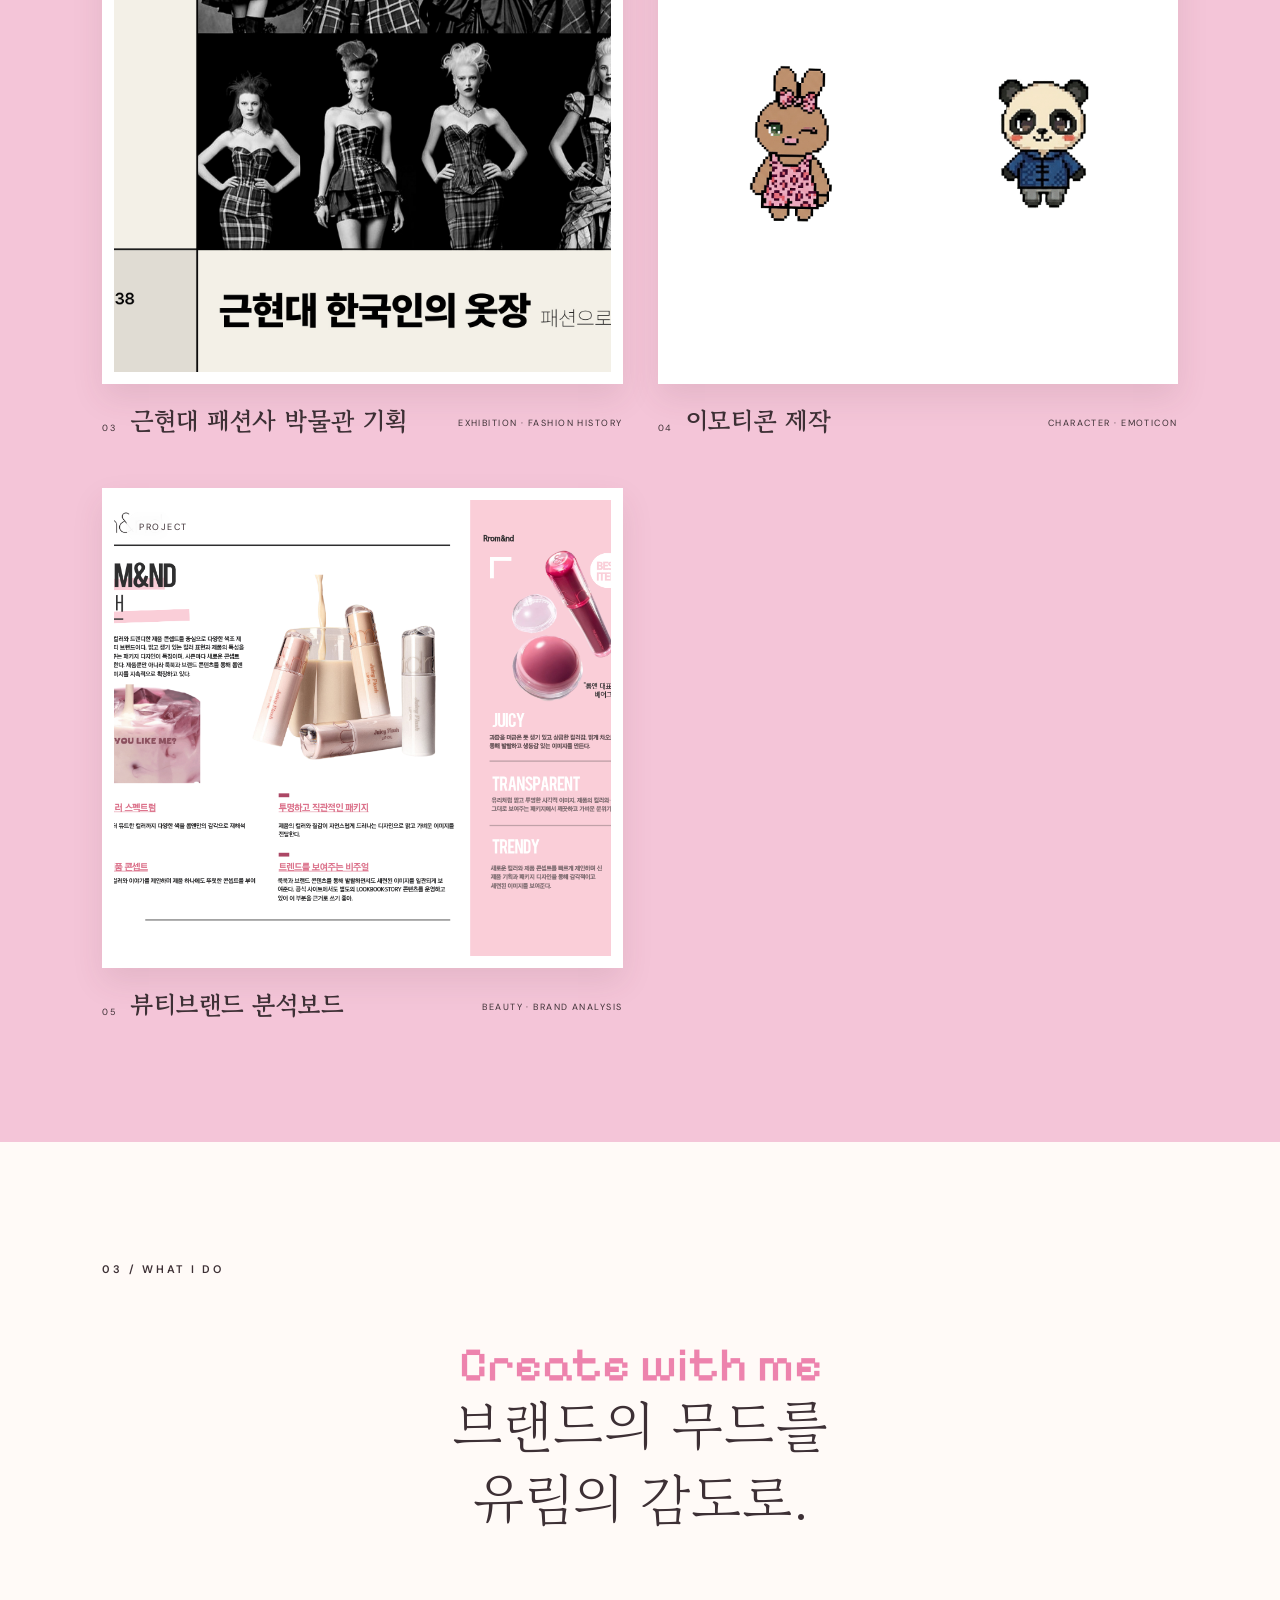
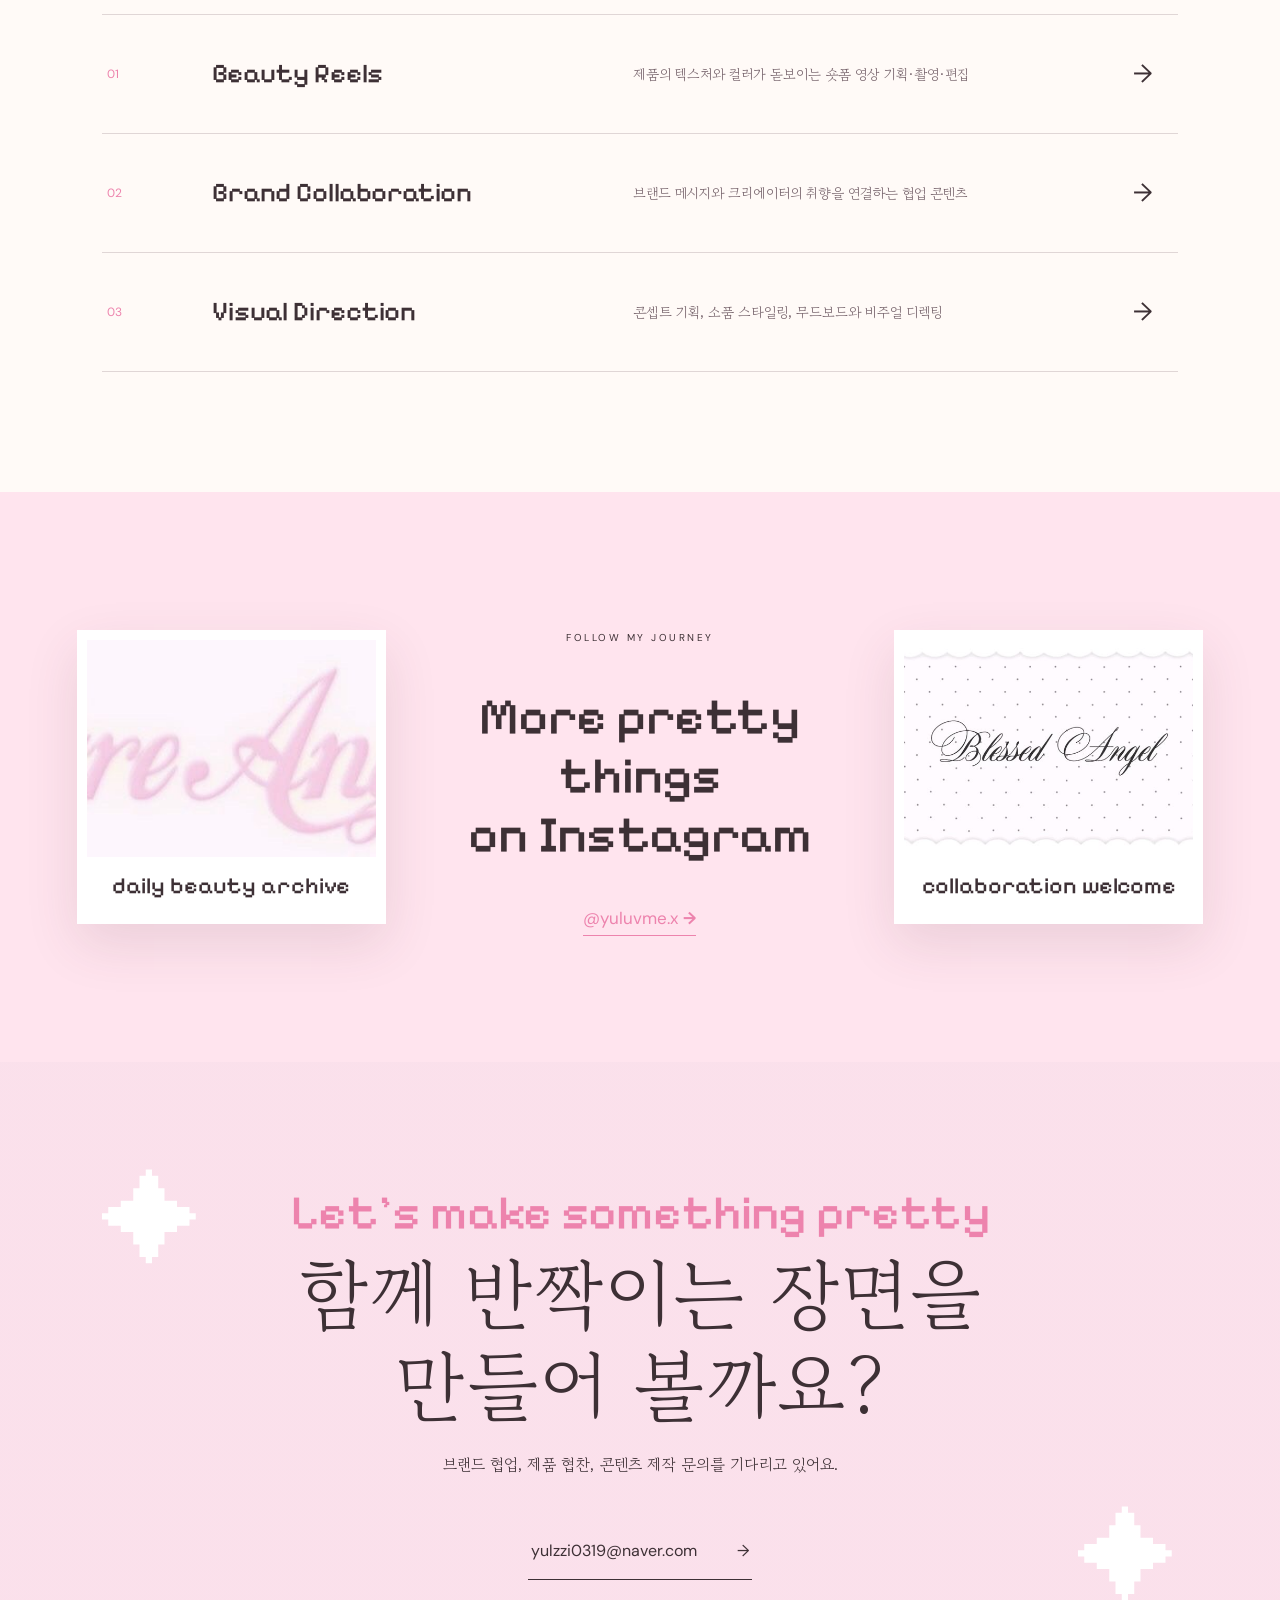
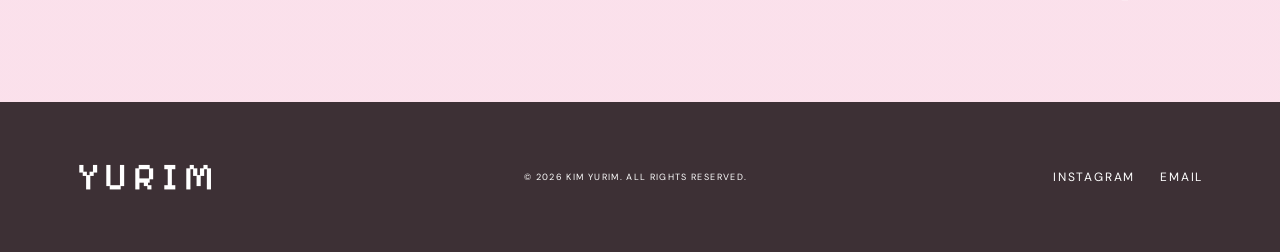
==== commit 34495943: "feat(activities): add unpa supporters card" ====
--- a/index.html
+++ b/index.html
@@ -82,7 +82,7 @@
         <article class="work-card sns-card reveal" data-category="sns" data-link="https://www.instagram.com/reel/DdgkE4wgmgV/?stkn=NGltNTlkd3N5aTl5" hidden><div class="image-wrap"><img src="assets/sns-lip-combination.jpeg" alt="데일리 립 조합 숏폼 썸네일"><span class="play" aria-hidden="true">↗</span></div><div class="work-meta"><div><span>05</span><h3>데일리 립 조합</h3></div><p>SNS · REELS</p></div></article>
         <article class="work-card sns-card reveal" data-category="sns" data-link="https://www.instagram.com/yubokrim/reel/DdA_mqagu1J/" hidden><div class="image-wrap"><img src="assets/sns-lensme-review.jpeg" alt="렌즈미 글램엣지 렌즈 숏폼 썸네일"><span class="play" aria-hidden="true">↗</span></div><div class="work-meta"><div><span>06</span><h3>렌즈미 글램엣지 리뷰</h3></div><p>SNS · REELS</p></div></article>
         <article class="work-card sns-card reveal" data-category="sns" data-link="https://www.instagram.com/reel/DddzKNyARo2/?stkn=aXluYzd0enB4c3J3" hidden><div class="image-wrap"><img src="assets/sns-vt-pdrn.jpeg" alt="VT PDRN 에어 클라우드 선스크린 숏폼 썸네일"><span class="play" aria-hidden="true">↗</span></div><div class="work-meta"><div><span>07</span><h3>VT PDRN 선스크린</h3></div><p>SNS · REELS</p></div></article>
-        <article class="work-card reveal" data-category="poster" hidden><div class="image-wrap"><img src="assets/flower.jpg" alt="Blooming Glow 포스터 제작물"><span class="work-type">POSTER</span></div><div class="work-meta"><div><span>08</span><h3>Blooming Glow</h3></div><p>POSTER · GRAPHIC</p></div></article>
+        <article class="work-card external-activity-card reveal" data-category="poster" data-description="뷰티 리뷰 플랫폼 언니의파우치 서포터즈 14기로 활동하며 뷰티 콘텐츠를 제작합니다." data-role="서포터즈 · 뷰티 콘텐츠 제작" data-purpose="제품 경험을 김유림의 감도로 기록하고 유용한 뷰티 정보를 전달하고자 합니다." data-result="언니의파우치 서포터즈 14기 활동" hidden><div class="image-wrap"><img src="assets/unpa-logo.png" alt="언니의파우치 로고"><span class="work-type">ACTIVITY</span></div><div class="work-meta"><div><span>08</span><h3>언니의파우치 서포터즈 14기</h3></div><p>2026년 10월 13일 ~ 2026년 12월 31일</p></div></article>
         <article class="work-card reveal" data-category="activity" data-description="전공 졸업생이 회사에서 위기 상황을 마주하고, 재학 시절 배운 수업과 역량을 활용해 문제를 이끌고 해결해 나가는 과정을 담은 전공소개 UCC입니다." data-role="팀장 · 모델 프롬프트 제작 및 추출 · 총괄 관리/진행" data-purpose="전공에서 배우는 수업과 역량이 실제 업무 현장에서 어떻게 활용되는지를 이야기로 보여주어 학과와 전공의 강점을 소개하고자 했습니다." data-process="졸업생이 회사의 위기 상황을 전공 역량으로 해결하는 서사를 구성하고, AI 모델 제작을 위한 프롬프트 설계와 결과물 추출을 담당했습니다. 팀장으로서 프로젝트 전반의 일정과 제작 과정도 관리하고 진행했습니다." data-result="2026년도 ALL about GNU 전공소개 UCC 기획공모전 대상 수상" data-gallery="assets/all-about-gnu-scene-01.png|assets/all-about-gnu-scene-02.png" hidden><div class="image-wrap"><img src="assets/award-all-about-gnu-2026.jpg" alt="2026년도 ALL about GNU 전공소개 UCC 기획공모전 대상 상장"><span class="work-type">AWARD</span></div><div class="work-meta"><div><span>12</span><h3>2026 ALL about GNU 전공소개 UCC</h3></div><p>대상 · AWARD</p></div></article>
         <article class="work-card reveal" data-category="activity" data-link="https://yulimgim3-del.github.io/Smart-Campus-Planner/" data-description="Claude와 함께 제작한 Kitty Campus Planner로 최우수상을 수상한 앱 제작 실습 프로젝트입니다." hidden><div class="image-wrap"><img src="assets/award-smart-campus-planner.png" alt="Kitty Campus Planner 앱 화면"><span class="work-type">AWARD</span></div><div class="work-meta"><div><span>11</span><h3>Claude 기반 바이브 코딩 입문: AI와 함께하는 앱 제작 실습</h3></div><p>최우수상 · AWARD</p></div></article>
         <article class="work-card reveal" data-category="activity" data-description="지역 간 진로체험 기회 격차를 줄이기 위해 기획한 중학생 진로 탐색 플랫폼 DREAM SEED입니다." data-role="팀장 · UX/UI 디자인" data-purpose="수도권 인프라에 집중된 진로체험 기회로 발생하는 지역 간 격차를 줄이고, 중학생에게 다양한 직업 정보를 제공하는 것을 목표로 했습니다." data-process="팀을 이끌며 서비스 콘셉트와 정보 구조를 정리하고, 중학생이 쉽고 즐겁게 진로를 탐색할 수 있도록 주요 화면과 사용자 경험을 디자인했습니다." data-result="중학생 진로 탐색 플랫폼 DREAM SEED를 제작했으며, 글로컬 디자인씽킹 문제해결 Lab에서 최우수상을 수상했습니다." data-pdf="assets/dream-seed.pdf" data-gallery="assets/dream-seed-5013.jpeg|assets/dream-seed-5012.jpeg|assets/dream-seed-5011.jpeg|assets/dream-seed-5010.jpeg|assets/dream-seed-5009.jpeg|assets/dream-seed-5008.jpeg|assets/dream-seed-5007.jpeg|assets/dream-seed-5006.jpeg" hidden><div class="image-wrap"><img src="assets/award-design-thinking-lab.jpg" alt="글로컬 디자인씽킹 문제해결 Lab 최우수상 수상 기록"><span class="work-type">AWARD</span></div><div class="work-meta"><div><span>10</span><h3>글로컬 디자인씽킹 문제해결 Lab</h3></div><p>최우수상 · AWARD</p></div></article>
--- a/style.css
+++ b/style.css
@@ -3,8 +3,8 @@
 @media(max-width:800px){.header{height:70px;padding:0 22px;position:fixed;background:rgba(255,245,250,.8);backdrop-filter:blur(12px)}.nav{position:fixed;inset:70px 0 auto;background:var(--pale);flex-direction:column;align-items:center;padding:35px;transform:translateY(-140%);transition:.3s}.nav.open{transform:none}.menu-button{display:block;width:34px;height:30px}.menu-button span{display:block;width:25px;height:1px;background:var(--ink);margin:7px}.hero{padding:110px 24px 80px;display:block}.hero h1{font-size:66px}.hero-visual{width:82vw;margin:55px auto 0}.hero-frame{height:58vh}.hand-note{left:-15px}.stamp{right:-10px}.s1{left:80%;top:18%}.scroll-cue{display:none}.about,.portfolio,.services{padding:90px 24px}.about-grid{grid-template-columns:1fr;gap:60px}.about-art{height:480px}.about-copy h2{font-size:40px}.facts{grid-template-columns:1fr}.portfolio-head{display:block}.portfolio-head p{margin-top:30px}.work-grid{display:block}.work-card,.work-card.wide{width:100%;margin:0 0 60px}.work-card:nth-child(2){margin-top:0}.image-wrap,.tall .image-wrap,.wide .image-wrap{height:520px}.work-meta{display:block}.service{grid-template-columns:45px 1fr 30px}.service p{grid-column:2/4;margin-top:0}.instagram{grid-template-columns:1fr;padding:80px 12vw}.insta-card{max-width:330px}.insta-card.dotted{justify-self:end}.contact{min-height:600px;padding:80px 24px;background-attachment:scroll}footer{height:auto;padding:40px 24px;flex-direction:column;gap:20px}.script-title{font-size:39px}}
 @media(prefers-reduced-motion:reduce){html{scroll-behavior:auto}.ticker div{animation:none}.reveal{opacity:1;transform:none;transition:none}}
 
-.portfolio-filters{display:flex;flex-wrap:wrap;gap:10px;margin:-25px 0 45px}.filter-button{border:1px solid var(--ink);border-radius:999px;background:transparent;color:var(--ink);padding:11px 19px;font:600 11px 'DM Sans','Noto Sans KR',sans-serif;letter-spacing:.05em;cursor:pointer;transition:background .2s,color .2s,transform .2s}.filter-button:hover{transform:translateY(-2px)}.filter-button:focus-visible{outline:3px solid rgba(237,131,173,.45);outline-offset:3px}.filter-button.active{background:var(--ink);color:white}.work-grid{display:grid;grid-template-columns:repeat(2,minmax(0,1fr));gap:50px 35px}.work-card,.work-card:nth-child(2){width:auto;margin:0}.work-card[hidden]{display:none}.work-type{position:absolute;left:24px;top:24px;background:rgba(255,255,255,.82);backdrop-filter:blur(8px);border-radius:999px;padding:9px 13px;font-size:9px;letter-spacing:.16em}
-@media(max-width:800px){.portfolio-filters{margin-top:35px}.portfolio-filters .filter-button{flex:1 1 calc(50% - 10px)}.work-grid{display:block}.work-card,.work-card:nth-child(2){width:100%;margin:0 0 60px}}
+.portfolio-filters{display:grid;grid-template-columns:repeat(4,minmax(80px,140px));justify-content:center;gap:18px;margin:-25px 0 45px}.filter-button{aspect-ratio:1;border:0;background:transparent url('assets/category-folder.png') center/contain no-repeat;color:var(--ink);padding:19% 10% 4%;font:600 clamp(10px,1vw,13px) 'DM Sans','Noto Sans KR',sans-serif;letter-spacing:.03em;cursor:pointer;transition:color .2s,filter .2s,transform .2s}.filter-button:hover{transform:translateY(-6px)}.filter-button:focus-visible{outline:3px solid rgba(237,131,173,.55);outline-offset:-10px}.filter-button.active{color:var(--hot);filter:drop-shadow(0 10px 12px rgba(95,47,65,.2));transform:translateY(-6px)}.work-grid{display:grid;grid-template-columns:repeat(2,minmax(0,1fr));gap:50px 35px}.work-card,.work-card:nth-child(2){width:auto;margin:0}.work-card[hidden]{display:none}.work-type{position:absolute;left:24px;top:24px;background:rgba(255,255,255,.82);backdrop-filter:blur(8px);border-radius:999px;padding:9px 13px;font-size:9px;letter-spacing:.16em}
+@media(max-width:800px){.portfolio-filters{grid-template-columns:repeat(2,minmax(90px,130px));gap:8px;margin-top:35px}.work-grid{display:block}.work-card,.work-card:nth-child(2){width:100%;margin:0 0 60px}}
 
 .brand,.hero h1,.hero h1 em,.portfolio-head h2,.portfolio h2 em,.script-title,.hand-note,.insta-card p,.insta-copy h2,.service h3{font-family:'Pixelify Sans','DM Sans',sans-serif;font-style:normal;font-weight:500}
 
@@ -24,4 +24,12 @@
 
 .about-portfolio-link{display:inline-flex;align-items:center;gap:18px;margin-top:30px;padding:13px 20px;border:1px solid var(--ink);border-radius:999px;color:var(--ink);font-family:'Gowun Batang',serif;font-size:14px;text-decoration:none;transition:background .2s,color .2s,transform .2s}.about-portfolio-link:hover{background:var(--ink);color:white;transform:translateY(-2px)}.about-portfolio-link:focus-visible{outline:3px solid rgba(237,131,173,.45);outline-offset:3px}
 
+.portfolio-filters{justify-content:start}
+
+.work-card[data-category="project"] .image-wrap{padding:12px;background:#fff;box-shadow:0 14px 30px rgba(88,48,63,.1)}.sns-card .image-wrap{padding:8% 8% 21%;background:#fbe8f0}.sns-card .image-wrap::after{content:"";position:absolute;inset:0;background:url('assets/sns-polaroid-frame.png') center/100% 100% no-repeat;pointer-events:none;z-index:2}.work-type,.play{z-index:3}
+
+.work-card[data-category="activity"] .image-wrap{padding:9% 10% 14%;background:#fff9fb}.work-card[data-category="activity"] .image-wrap::after{content:"";position:absolute;inset:0;background:url('assets/award-ribbon-frame.png') center/100% 100% no-repeat;pointer-events:none;z-index:2}
+
+.external-activity-card{width:min(100%,520px)}.external-activity-card .image-wrap{height:150px;padding:35px;background:#fff;display:grid;place-items:center}.external-activity-card .image-wrap img{width:auto;height:auto;max-width:100%;max-height:100%;object-fit:contain}.external-activity-card .work-meta{display:block}.external-activity-card .work-meta p{margin:10px 0 0 38px;font-size:12px;letter-spacing:0;color:#69585f}
+
 .emoticon-card .image-wrap{background:#fff7fa}.emoticon-card .image-wrap img{object-fit:contain;padding:clamp(18px,3vw,48px)}.detail-links{display:flex;flex-wrap:wrap;gap:12px;margin-top:32px}.detail-links[hidden]{display:none}.detail-links a{display:inline-flex;padding:12px 17px;border:1px solid var(--ink);border-radius:999px;color:var(--ink);font-size:12px;text-decoration:none;transition:background .2s,color .2s,transform .2s}.detail-links a:hover{background:var(--ink);color:white;transform:translateY(-2px)}.detail-links a:focus-visible{outline:3px solid rgba(237,131,173,.45);outline-offset:3px}
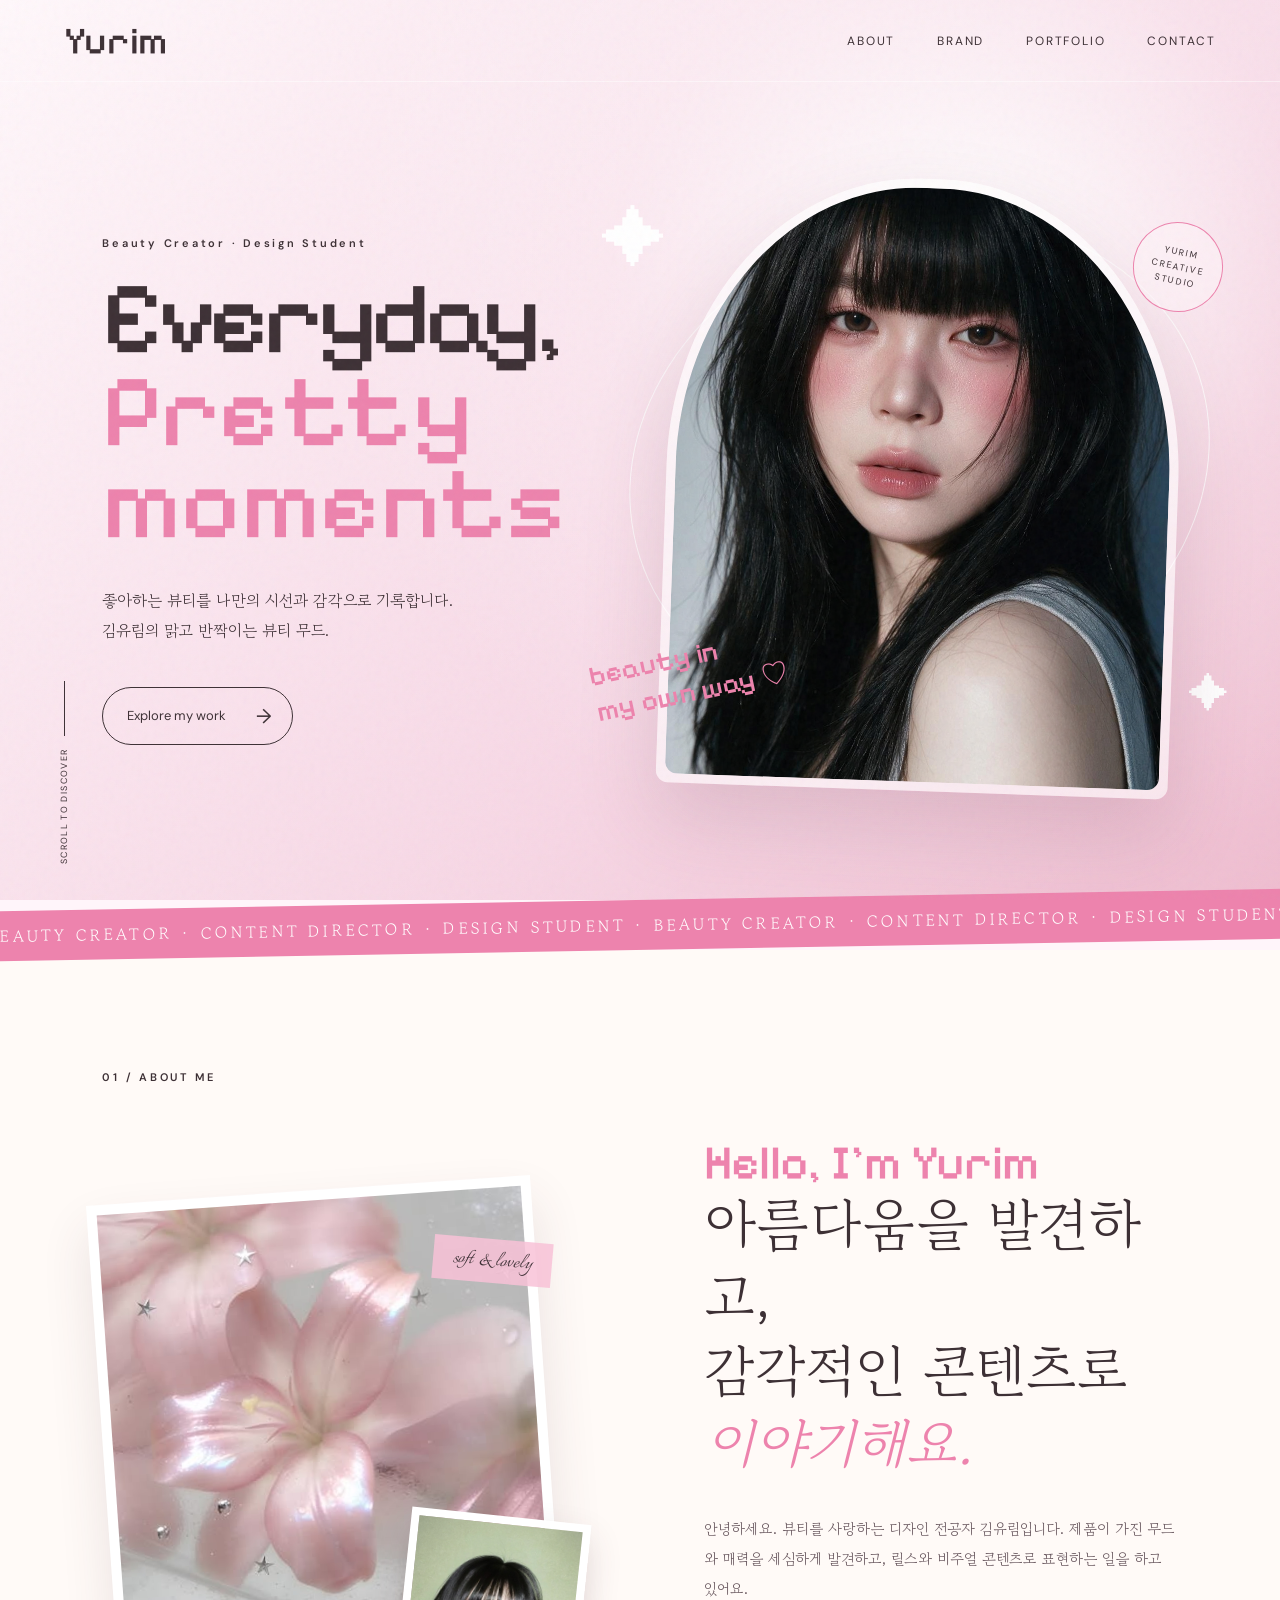
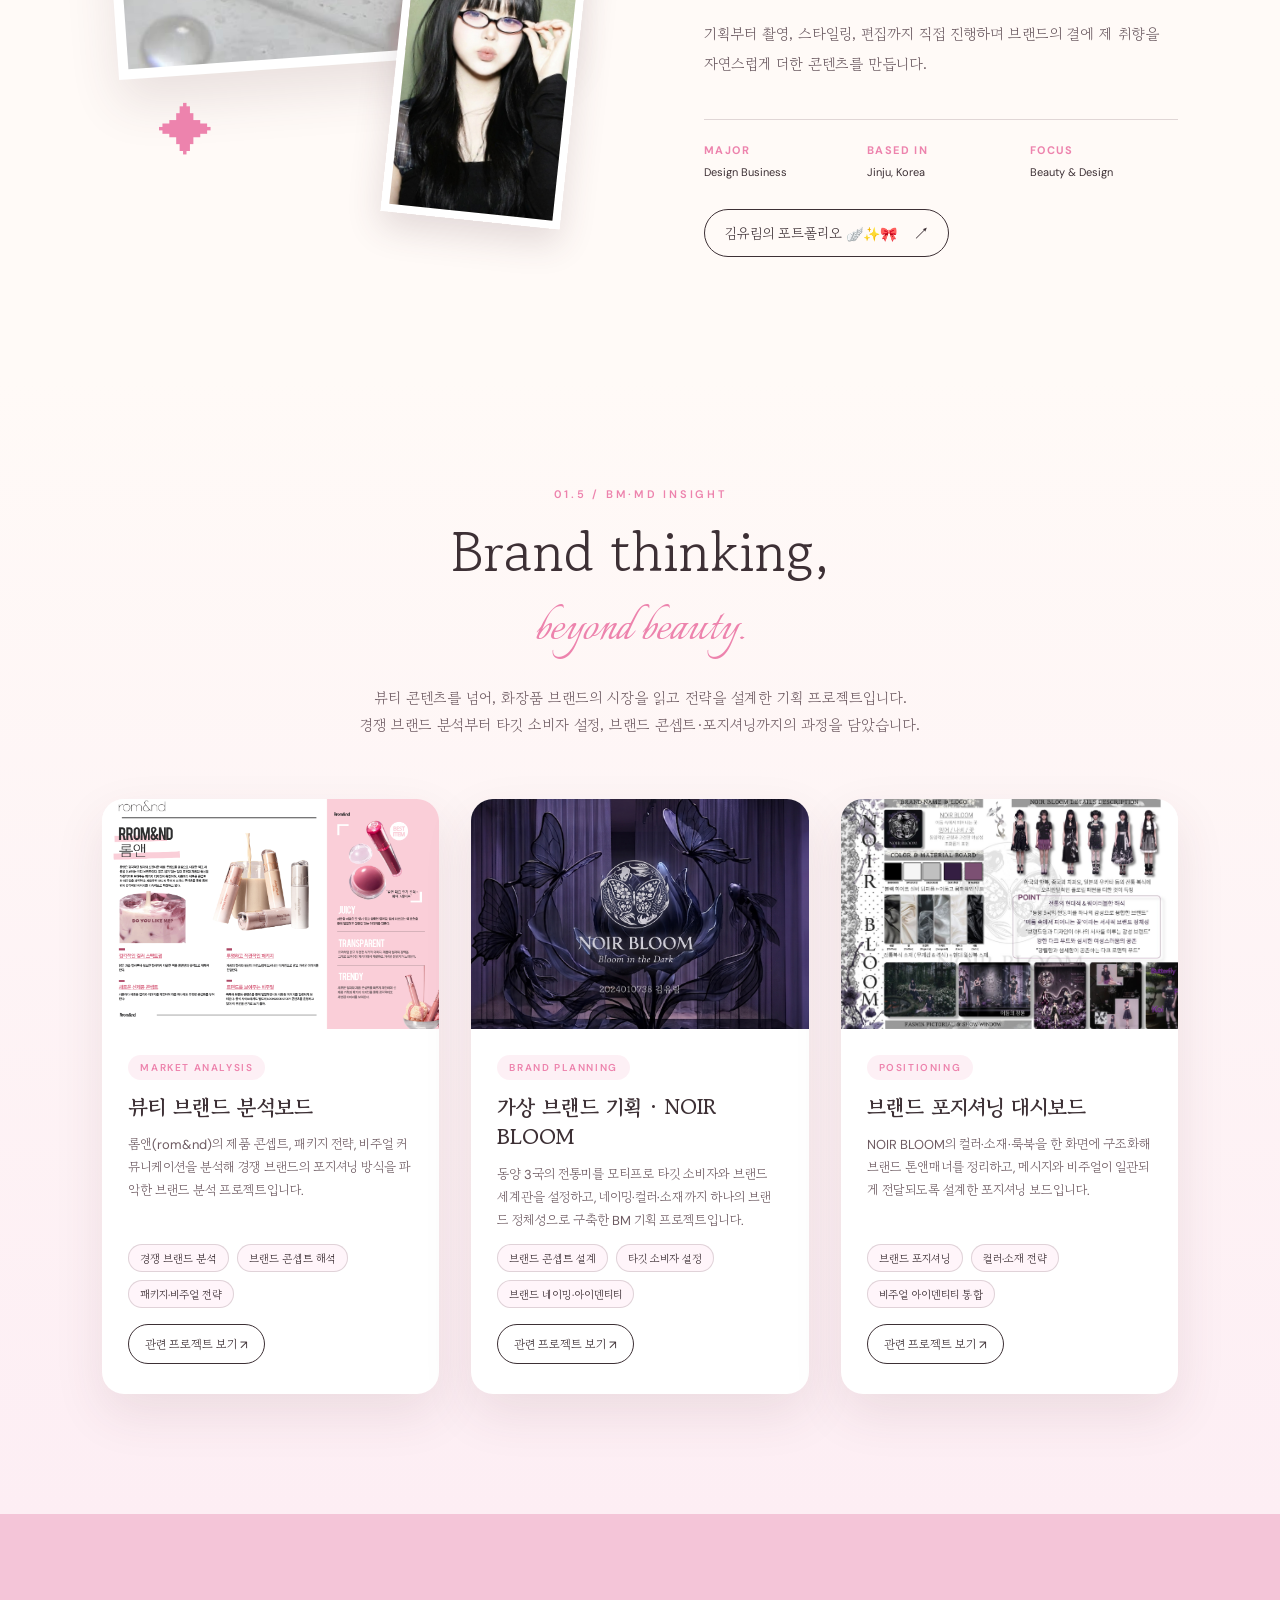
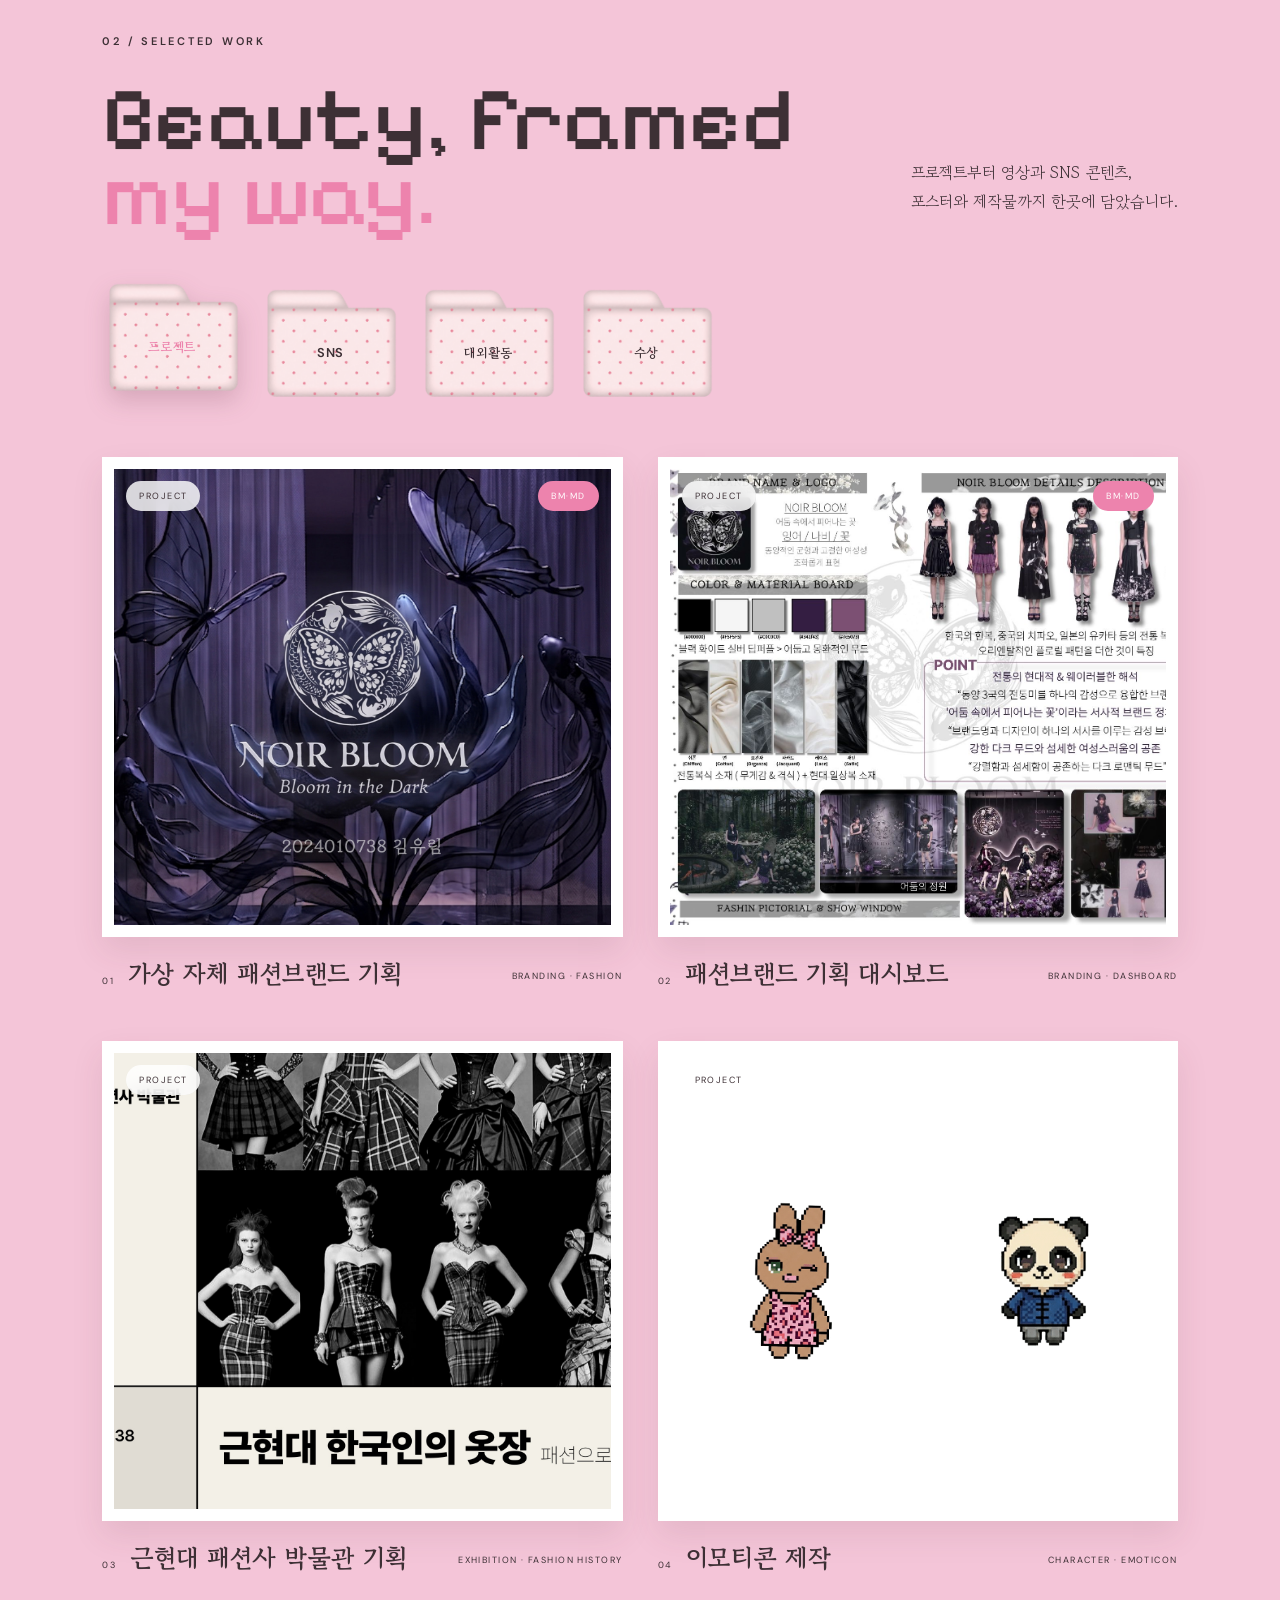
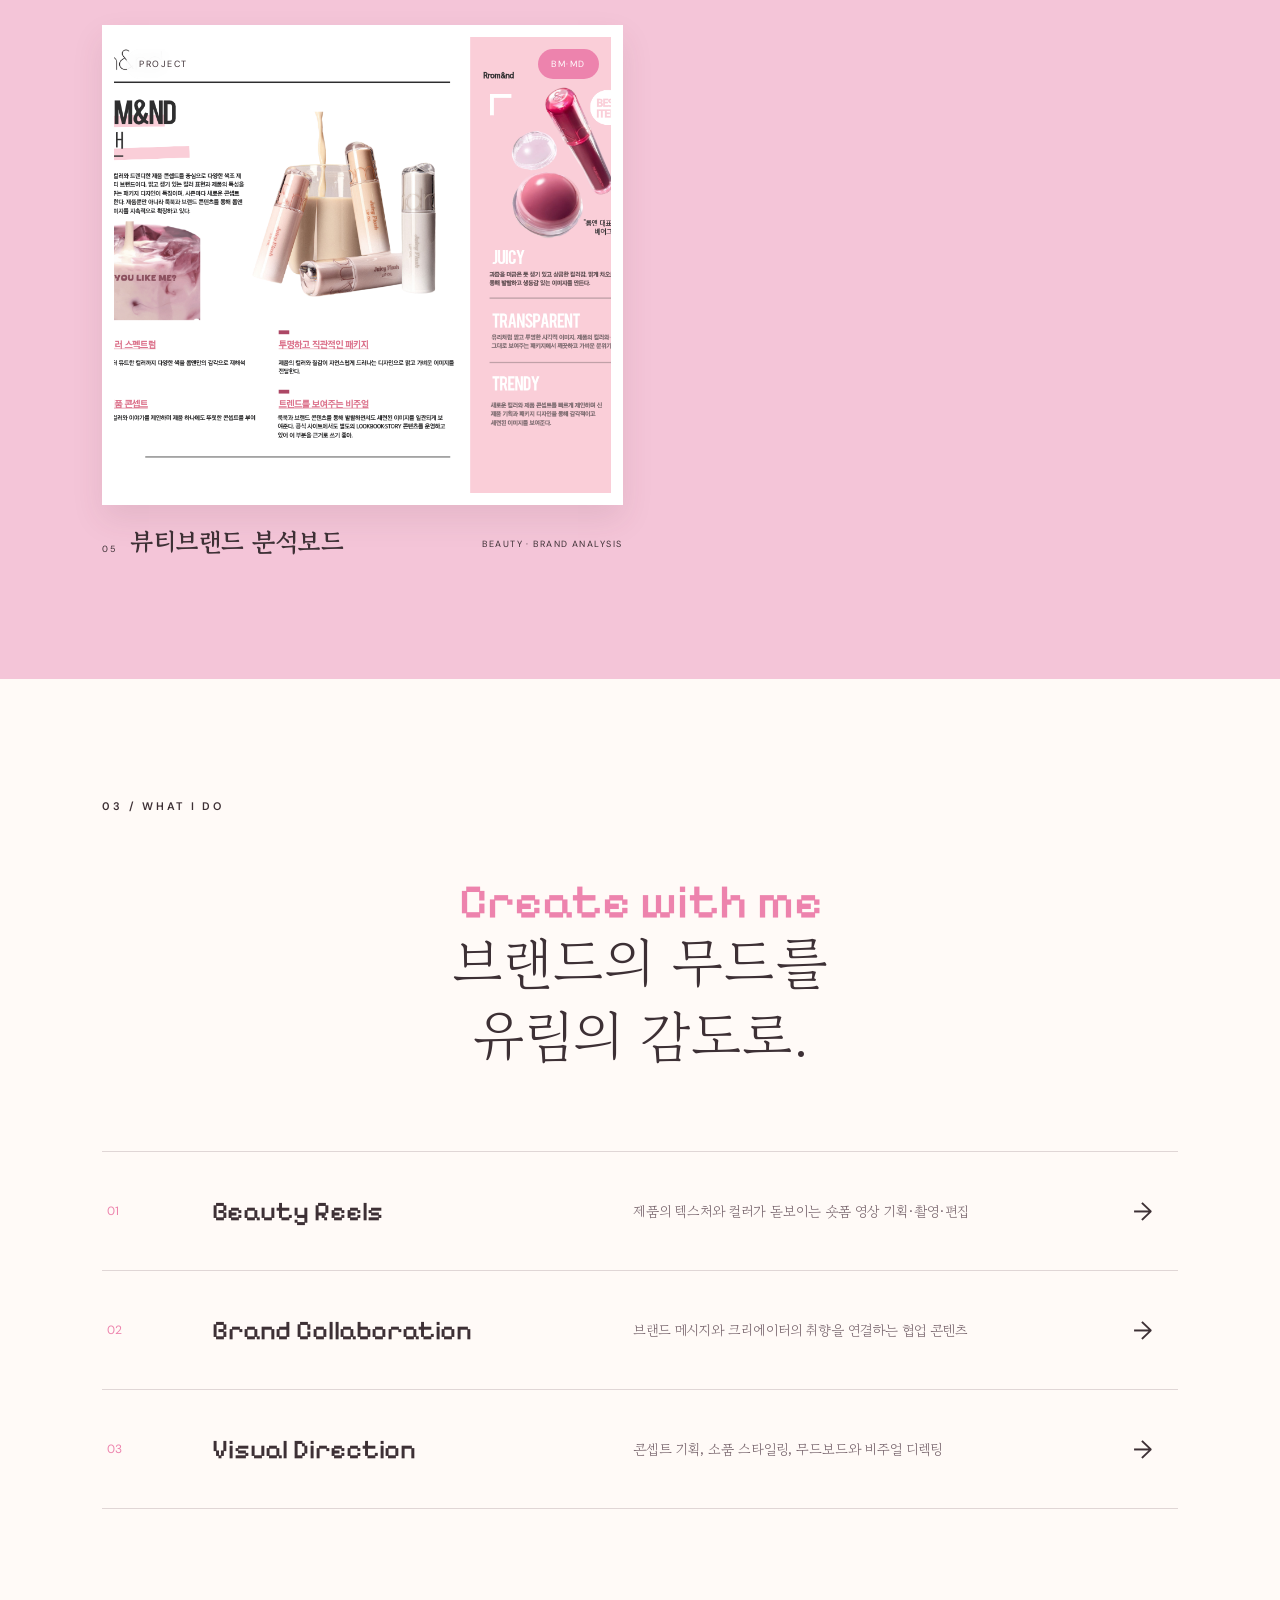
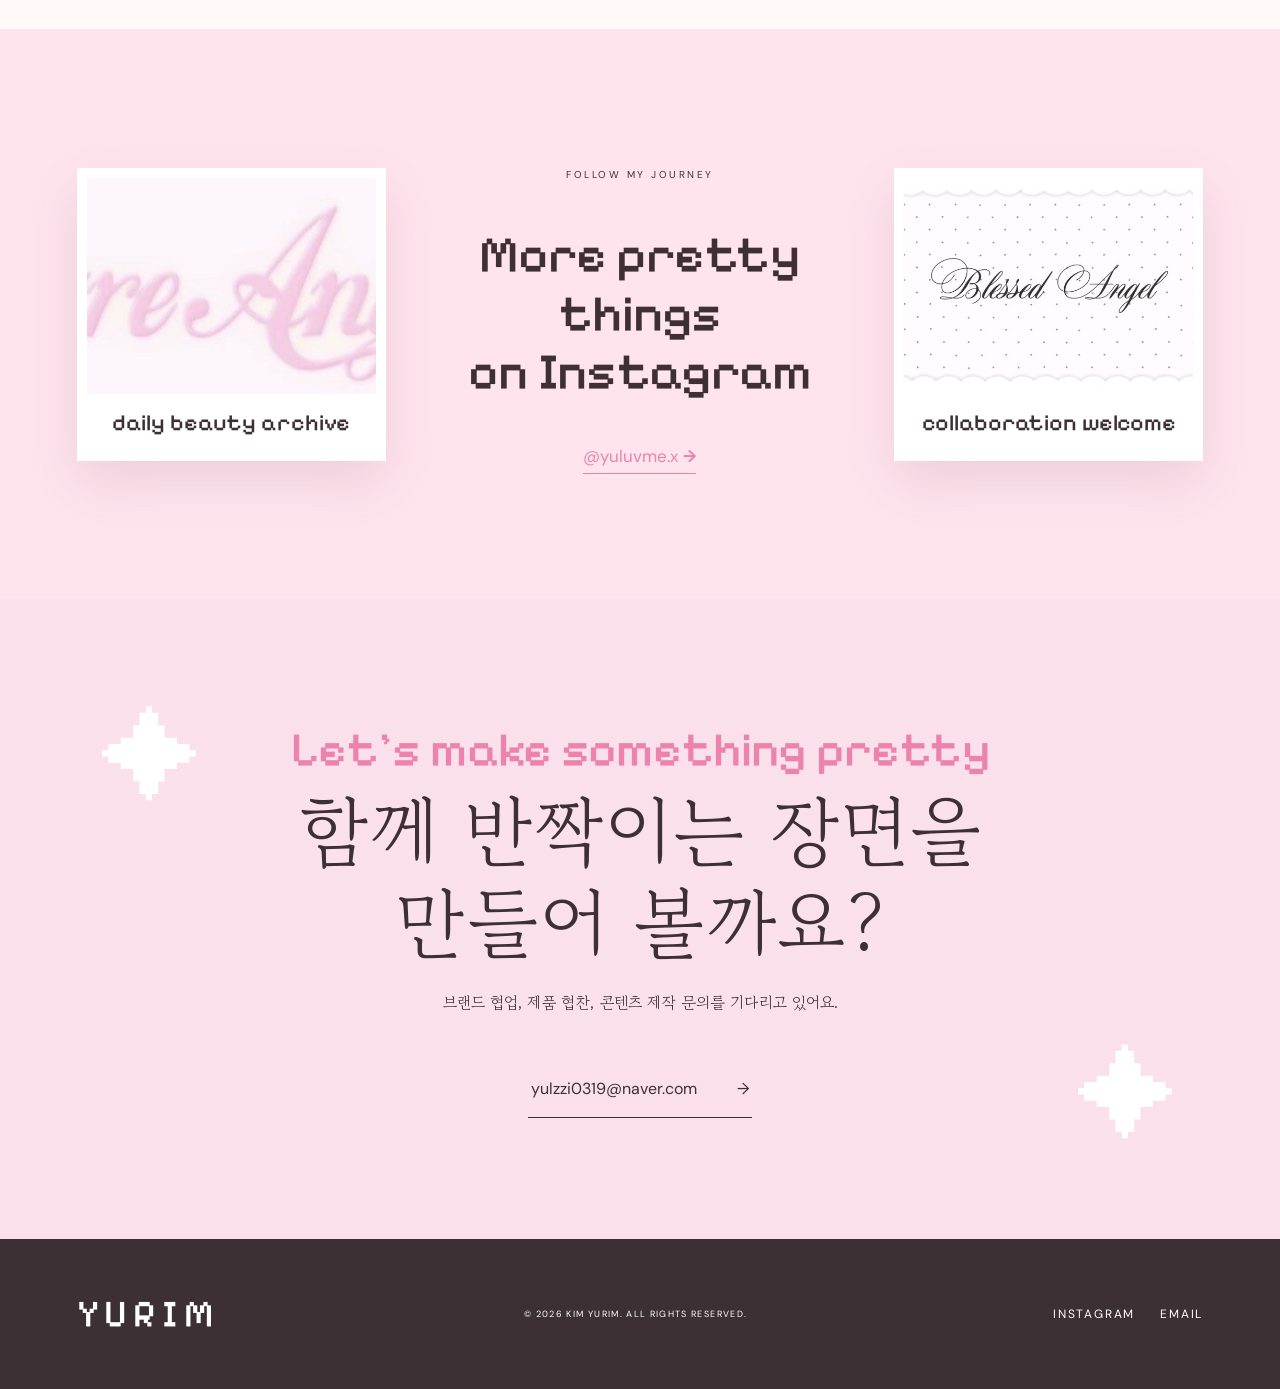
==== commit bc1d775a: "feat: BM·MD 역량 섹션 추가 및 기존 브랜드 프로젝트 BM·MD 관점으로 재구성" ====
--- a/index.html
+++ b/index.html
@@ -16,7 +16,7 @@
     <a class="brand" href="#home" aria-label="첫 화면으로">Yurim</a>
     <button class="menu-button" type="button" aria-label="메뉴 열기" aria-expanded="false" aria-controls="main-nav"><span></span><span></span></button>
     <nav class="nav" id="main-nav" aria-label="주 메뉴">
-      <a href="#about">About</a><a href="#portfolio">Portfolio</a><a href="#contact">Contact</a>
+      <a href="#about">About</a><a href="#bmmd">Brand</a><a href="#portfolio">Portfolio</a><a href="#contact">Contact</a>
     </nav>
   </header>
 
@@ -61,6 +61,58 @@
       </div>
     </section>
 
+    <section class="bmmd" id="bmmd">
+      <div class="bmmd-head reveal">
+        <div class="section-tag">01.5 / BM·MD INSIGHT</div>
+        <h2>Brand thinking,<br><em>beyond beauty.</em></h2>
+        <p>뷰티 콘텐츠를 넘어, 화장품 브랜드의 시장을 읽고 전략을 설계한 기획 프로젝트입니다.<br>경쟁 브랜드 분석부터 타깃 소비자 설정, 브랜드 콘셉트·포지셔닝까지의 과정을 담았습니다.</p>
+      </div>
+      <div class="bmmd-grid">
+        <article class="bmmd-card reveal" data-target="work-brand-analysis">
+          <div class="bmmd-image"><img src="assets/beauty-brand-analysis.png" alt="롬앤 뷰티브랜드 분석보드"></div>
+          <div class="bmmd-body">
+            <span class="bmmd-tag">MARKET ANALYSIS</span>
+            <h3>뷰티 브랜드 분석보드</h3>
+            <p>롬앤(rom&amp;nd)의 제품 콘셉트, 패키지 전략, 비주얼 커뮤니케이션을 분석해 경쟁 브랜드의 포지셔닝 방식을 파악한 브랜드 분석 프로젝트입니다.</p>
+            <ul class="bmmd-points">
+              <li>경쟁 브랜드 분석</li>
+              <li>브랜드 콘셉트 해석</li>
+              <li>패키지·비주얼 전략</li>
+            </ul>
+            <button type="button" class="bmmd-link">관련 프로젝트 보기 <span aria-hidden="true">↗</span></button>
+          </div>
+        </article>
+        <article class="bmmd-card reveal" data-target="work-noir-bloom">
+          <div class="bmmd-image"><img src="assets/virtual-fashion-brand-planning-cover.jpg" alt="NOIR BLOOM 가상 자체 패션브랜드 기획서 표지"></div>
+          <div class="bmmd-body">
+            <span class="bmmd-tag">BRAND PLANNING</span>
+            <h3>가상 브랜드 기획 · NOIR BLOOM</h3>
+            <p>동양 3국의 전통미를 모티프로 타깃 소비자와 브랜드 세계관을 설정하고, 네이밍·컬러·소재까지 하나의 브랜드 정체성으로 구축한 BM 기획 프로젝트입니다.</p>
+            <ul class="bmmd-points">
+              <li>브랜드 콘셉트 설계</li>
+              <li>타깃 소비자 설정</li>
+              <li>브랜드 네이밍·아이덴티티</li>
+            </ul>
+            <button type="button" class="bmmd-link">관련 프로젝트 보기 <span aria-hidden="true">↗</span></button>
+          </div>
+        </article>
+        <article class="bmmd-card reveal" data-target="work-brand-dashboard">
+          <div class="bmmd-image"><img src="assets/fashion-brand-dashboard.jpg" alt="NOIR BLOOM 패션브랜드 기획 대시보드"></div>
+          <div class="bmmd-body">
+            <span class="bmmd-tag">POSITIONING</span>
+            <h3>브랜드 포지셔닝 대시보드</h3>
+            <p>NOIR BLOOM의 컬러·소재·룩북을 한 화면에 구조화해 브랜드 톤앤매너를 정리하고, 메시지와 비주얼이 일관되게 전달되도록 설계한 포지셔닝 보드입니다.</p>
+            <ul class="bmmd-points">
+              <li>브랜드 포지셔닝</li>
+              <li>컬러·소재 전략</li>
+              <li>비주얼 아이덴티티 통합</li>
+            </ul>
+            <button type="button" class="bmmd-link">관련 프로젝트 보기 <span aria-hidden="true">↗</span></button>
+          </div>
+        </article>
+      </div>
+    </section>
+
     <section class="portfolio" id="portfolio">
       <div class="portfolio-head reveal">
         <div><div class="section-tag">02 / SELECTED WORK</div><h2>Beauty, framed<br><em>my way.</em></h2></div>
@@ -73,11 +125,11 @@
         <button class="filter-button" type="button" data-filter="activity" aria-pressed="false">수상</button>
       </div>
       <div class="work-grid" aria-live="polite">
-        <article class="work-card reveal" data-category="project" data-description="어둠 속에서 피어나는 꽃을 콘셉트로 한 가상 자체 패션 브랜드 NOIR BLOOM 기획 프로젝트입니다." data-role="브랜드 기획 · 비주얼 디자인" data-purpose="브랜드 콘셉트와 정체성을 설정하고 하나의 일관된 패션 브랜드 경험으로 시각화하고자 했습니다." data-process="브랜드 콘셉트부터 로고, 무드와 시각 방향을 기획하고 전체 결과물을 24페이지 기획서로 구성했습니다." data-result="가상 자체 패션 브랜드 NOIR BLOOM 기획서 제작" data-pdf="assets/virtual-fashion-brand-planning.pdf" data-cover="assets/virtual-fashion-brand-planning-cover.jpg"><div class="image-wrap"><img src="assets/virtual-fashion-brand-planning-cover.jpg" alt="NOIR BLOOM 가상 자체 패션브랜드 기획서 표지"><span class="work-type">PROJECT</span></div><div class="work-meta"><div><span>01</span><h3>가상 자체 패션브랜드 기획</h3></div><p>BRANDING · FASHION</p></div></article>
-        <article class="work-card reveal" data-category="project" data-description="NOIR BLOOM의 브랜드 콘셉트, 로고, 색상과 소재, 패션 비주얼을 한 화면에 정리한 기획 대시보드입니다." data-role="브랜드 기획 · 비주얼 디자인" data-result="패션브랜드 NOIR BLOOM 기획 대시보드 제작"><div class="image-wrap"><img src="assets/fashion-brand-dashboard.jpg" alt="NOIR BLOOM 패션브랜드 기획 대시보드"><span class="work-type">PROJECT</span></div><div class="work-meta"><div><span>02</span><h3>패션브랜드 기획 대시보드</h3></div><p>BRANDING · DASHBOARD</p></div></article>
+        <article class="work-card reveal" id="work-noir-bloom" data-category="project" data-description="어둠 속에서 피어나는 꽃을 콘셉트로 한 가상 자체 패션 브랜드 NOIR BLOOM 기획 프로젝트입니다." data-role="브랜드 기획(BM) · 비주얼 디자인" data-purpose="타깃 소비자가 공감할 브랜드 세계관을 설정하고, 콘셉트부터 네이밍·아이덴티티까지 일관된 포지셔닝으로 시각화하고자 했습니다." data-process="동양 3국 전통미를 리서치해 브랜드 콘셉트와 타깃을 정의하고, 네이밍·로고·컬러·소재 등 브랜드 전략 요소를 24페이지 기획서로 구성했습니다." data-result="가상 자체 패션 브랜드 NOIR BLOOM 기획서 제작" data-pdf="assets/virtual-fashion-brand-planning.pdf" data-cover="assets/virtual-fashion-brand-planning-cover.jpg"><div class="image-wrap"><img src="assets/virtual-fashion-brand-planning-cover.jpg" alt="NOIR BLOOM 가상 자체 패션브랜드 기획서 표지"><span class="work-type">PROJECT</span><span class="work-type bmmd-badge">BM·MD</span></div><div class="work-meta"><div><span>01</span><h3>가상 자체 패션브랜드 기획</h3></div><p>BRANDING · FASHION</p></div></article>
+        <article class="work-card reveal" id="work-brand-dashboard" data-category="project" data-description="NOIR BLOOM의 브랜드 콘셉트, 로고, 색상과 소재, 패션 비주얼을 한 화면에 정리한 기획 대시보드입니다." data-role="브랜드 포지셔닝 · 비주얼 디자인" data-purpose="컬러·소재·룩북 등 브랜드 구성 요소를 한눈에 구조화해 브랜드 톤앤매너와 포지셔닝을 명확히 전달하고자 했습니다." data-result="패션브랜드 NOIR BLOOM 기획 대시보드 제작"><div class="image-wrap"><img src="assets/fashion-brand-dashboard.jpg" alt="NOIR BLOOM 패션브랜드 기획 대시보드"><span class="work-type">PROJECT</span><span class="work-type bmmd-badge">BM·MD</span></div><div class="work-meta"><div><span>02</span><h3>패션브랜드 기획 대시보드</h3></div><p>BRANDING · DASHBOARD</p></div></article>
         <article class="work-card reveal" data-category="project" data-description="한국 근현대 패션의 100년 역사를 전시 콘텐츠로 구성한 박물관 기획 프로젝트입니다." data-role="박물관 기획 · 콘텐츠 구성" data-purpose="한국 근현대 패션사의 흐름과 시대별 특징을 관람객이 이해하기 쉽게 전달하고자 했습니다." data-process="시대별 패션 자료와 전시 흐름을 정리하고 박물관의 콘텐츠 구성과 시각 방향을 기획했습니다." data-result="한국 근현대 패션사 박물관 기획서 제작" data-pdf="assets/modern-korean-fashion-museum.pdf" data-cover="assets/modern-korean-fashion-museum-cover.jpg"><div class="image-wrap"><img src="assets/modern-korean-fashion-museum-cover.jpg" alt="한국 근현대 패션사 박물관 기획서 표지"><span class="work-type">PROJECT</span></div><div class="work-meta"><div><span>03</span><h3>근현대 패션사 박물관 기획</h3></div><p>EXHIBITION · FASHION HISTORY</p></div></article>
         <article class="work-card multi-image emoticon-card reveal" data-category="project" data-description="여행의 개성을 캐릭터에 담아 제작한 네이버 OGQ 이모티콘 프로젝트입니다." data-role="캐릭터 디자인 · 이모티콘 제작" data-purpose="일본과 중국 여행의 특징을 친근한 동물 캐릭터로 표현하고, 일상 대화에서 재미있게 사용할 수 있는 이모티콘을 제작했습니다." data-result="갸루토끼 우사루짱의 일본여행 · 판다 팡팡이의 중국여행 출시" data-links="갸루토끼 우사루짱의 일본여행|https://naver.me/FjmHIPKU;;판다 팡팡이의 중국여행|https://naver.me/5K6CP2gi"><div class="image-wrap"><img src="assets/emoticon-usaru.png" alt="갸루토끼 우사루짱 대표 이미지"><img src="assets/emoticon-pangpang.png" alt="판다 팡팡이 대표 이미지"><span class="work-type">PROJECT</span></div><div class="work-meta"><div><span>04</span><h3>이모티콘 제작</h3></div><p>CHARACTER · EMOTICON</p></div></article>
-        <article class="work-card reveal" data-category="project"><div class="image-wrap"><img src="assets/beauty-brand-analysis.png" alt="롬앤 뷰티브랜드 분석보드"><span class="work-type">PROJECT</span></div><div class="work-meta"><div><span>05</span><h3>뷰티브랜드 분석보드</h3></div><p>BEAUTY · BRAND ANALYSIS</p></div></article>
+        <article class="work-card reveal" id="work-brand-analysis" data-category="project" data-description="뷰티 브랜드 롬앤(rom&amp;nd)의 제품 콘셉트와 패키지 디자인, 비주얼 커뮤니케이션을 분석한 경쟁 브랜드 분석 프로젝트입니다." data-role="브랜드 분석 · 시장 리서치" data-purpose="경쟁 브랜드가 어떤 컬러·콘셉트·패키지 전략으로 타깃 소비자에게 소구하는지 구조적으로 분석하고자 했습니다." data-process="브랜드 스토리, 신제품 콘셉트, 패키지 디자인, 공식 채널 운영 방식을 항목별로 정리해 브랜드 분석보드로 시각화했습니다." data-result="롬앤 뷰티브랜드 분석보드 제작"><div class="image-wrap"><img src="assets/beauty-brand-analysis.png" alt="롬앤 뷰티브랜드 분석보드"><span class="work-type">PROJECT</span><span class="work-type bmmd-badge">BM·MD</span></div><div class="work-meta"><div><span>05</span><h3>뷰티브랜드 분석보드</h3></div><p>BEAUTY · BRAND ANALYSIS</p></div></article>
         <article class="work-card sns-card reveal" data-category="sns" data-link="https://www.instagram.com/reel/DddzKNyARo2/?stkn=aXluYzd0enB4c3J3" hidden><div class="image-wrap"><img src="assets/sns-banana-treatment.jpeg" alt="프루티드 바나나 헤어 트리트먼트 숏폼 썸네일"><span class="play" aria-hidden="true">↗</span></div><div class="work-meta"><div><span>04</span><h3>바나나 헤어 트리트먼트</h3></div><p>SNS · REELS</p></div></article>
         <article class="work-card sns-card reveal" data-category="sns" data-link="https://www.instagram.com/reel/DdgkE4wgmgV/?stkn=NGltNTlkd3N5aTl5" hidden><div class="image-wrap"><img src="assets/sns-lip-combination.jpeg" alt="데일리 립 조합 숏폼 썸네일"><span class="play" aria-hidden="true">↗</span></div><div class="work-meta"><div><span>05</span><h3>데일리 립 조합</h3></div><p>SNS · REELS</p></div></article>
         <article class="work-card sns-card reveal" data-category="sns" data-link="https://www.instagram.com/yubokrim/reel/DdA_mqagu1J/" hidden><div class="image-wrap"><img src="assets/sns-lensme-review.jpeg" alt="렌즈미 글램엣지 렌즈 숏폼 썸네일"><span class="play" aria-hidden="true">↗</span></div><div class="work-meta"><div><span>06</span><h3>렌즈미 글램엣지 리뷰</h3></div><p>SNS · REELS</p></div></article>
--- a/style.css
+++ b/style.css
@@ -33,3 +33,27 @@
 .external-activity-card{width:min(100%,520px)}.external-activity-card .image-wrap{height:150px;padding:35px;background:#fff;display:grid;place-items:center}.external-activity-card .image-wrap img{width:auto;height:auto;max-width:100%;max-height:100%;object-fit:contain}.external-activity-card .work-meta{display:block}.external-activity-card .work-meta p{margin:10px 0 0 38px;font-size:12px;letter-spacing:0;color:#69585f}
 
 .emoticon-card .image-wrap{background:#fff7fa}.emoticon-card .image-wrap img{object-fit:contain;padding:clamp(18px,3vw,48px)}.detail-links{display:flex;flex-wrap:wrap;gap:12px;margin-top:32px}.detail-links[hidden]{display:none}.detail-links a{display:inline-flex;padding:12px 17px;border:1px solid var(--ink);border-radius:999px;color:var(--ink);font-size:12px;text-decoration:none;transition:background .2s,color .2s,transform .2s}.detail-links a:hover{background:var(--ink);color:white;transform:translateY(-2px)}.detail-links a:focus-visible{outline:3px solid rgba(237,131,173,.45);outline-offset:3px}
+
+/* BM·MD Insight section */
+.bmmd{padding:110px 8vw 120px;background:linear-gradient(180deg,var(--cream) 0%,#fdeef4 100%)}
+.bmmd-head{max-width:780px;margin:0 auto 60px;text-align:center}
+.bmmd-head .section-tag{color:var(--hot);display:block;margin-bottom:18px}
+.bmmd-head h2{font-family:'Gowun Batang';font-weight:400;font-size:clamp(34px,4.6vw,56px);line-height:1.15;margin:0 0 22px}
+.bmmd-head h2 em{font-family:'Italianno',cursive;font-weight:400;color:var(--hot);letter-spacing:0;font-style:normal}
+.bmmd-head p{font-family:'Gowun Batang';font-size:15px;line-height:1.85;color:#6e5b62;margin:0}
+.bmmd-grid{display:grid;grid-template-columns:repeat(3,1fr);gap:32px;max-width:1240px;margin:0 auto}
+.bmmd-card{background:#fff;border-radius:22px;overflow:hidden;box-shadow:0 20px 50px rgba(88,48,63,.1);display:flex;flex-direction:column;transition:transform .35s,box-shadow .35s}
+.bmmd-card:hover{transform:translateY(-6px);box-shadow:0 28px 60px rgba(88,48,63,.16)}
+.bmmd-image{height:230px;overflow:hidden;cursor:pointer;background:#fbe8f0}
+.bmmd-image img{width:100%;height:100%;object-fit:cover;transition:transform .6s}
+.bmmd-card:hover .bmmd-image img{transform:scale(1.06)}
+.bmmd-body{padding:26px 26px 30px;display:flex;flex-direction:column;gap:12px;flex:1}
+.bmmd-tag{align-self:flex-start;font-size:10px;letter-spacing:.16em;color:var(--hot);background:rgba(237,131,173,.12);padding:6px 12px;border-radius:999px;font-weight:600}
+.bmmd-body h3{font-family:'Gowun Batang';font-size:21px;margin:0}
+.bmmd-body>p{font-size:13px;line-height:1.75;color:#6e5b62;margin:0;flex:1}
+.bmmd-points{list-style:none;padding:0;margin:0;display:flex;flex-wrap:wrap;gap:8px}
+.bmmd-points li{font-size:11px;color:var(--ink);background:var(--pale);border:1px solid var(--line);border-radius:999px;padding:5px 11px}
+.bmmd-link{align-self:flex-start;margin-top:4px;background:none;border:1px solid var(--ink);border-radius:999px;padding:10px 16px;font-size:12px;color:var(--ink);cursor:pointer;transition:background .2s,color .2s,transform .2s;font-family:inherit}
+.bmmd-link:hover{background:var(--ink);color:#fff;transform:translateY(-2px)}
+.bmmd-badge{left:auto;right:24px;background:var(--hot);color:#fff}
+@media(max-width:900px){.bmmd{padding:90px 24px 100px}.bmmd-grid{grid-template-columns:1fr;gap:26px}.bmmd-head{text-align:left}}
